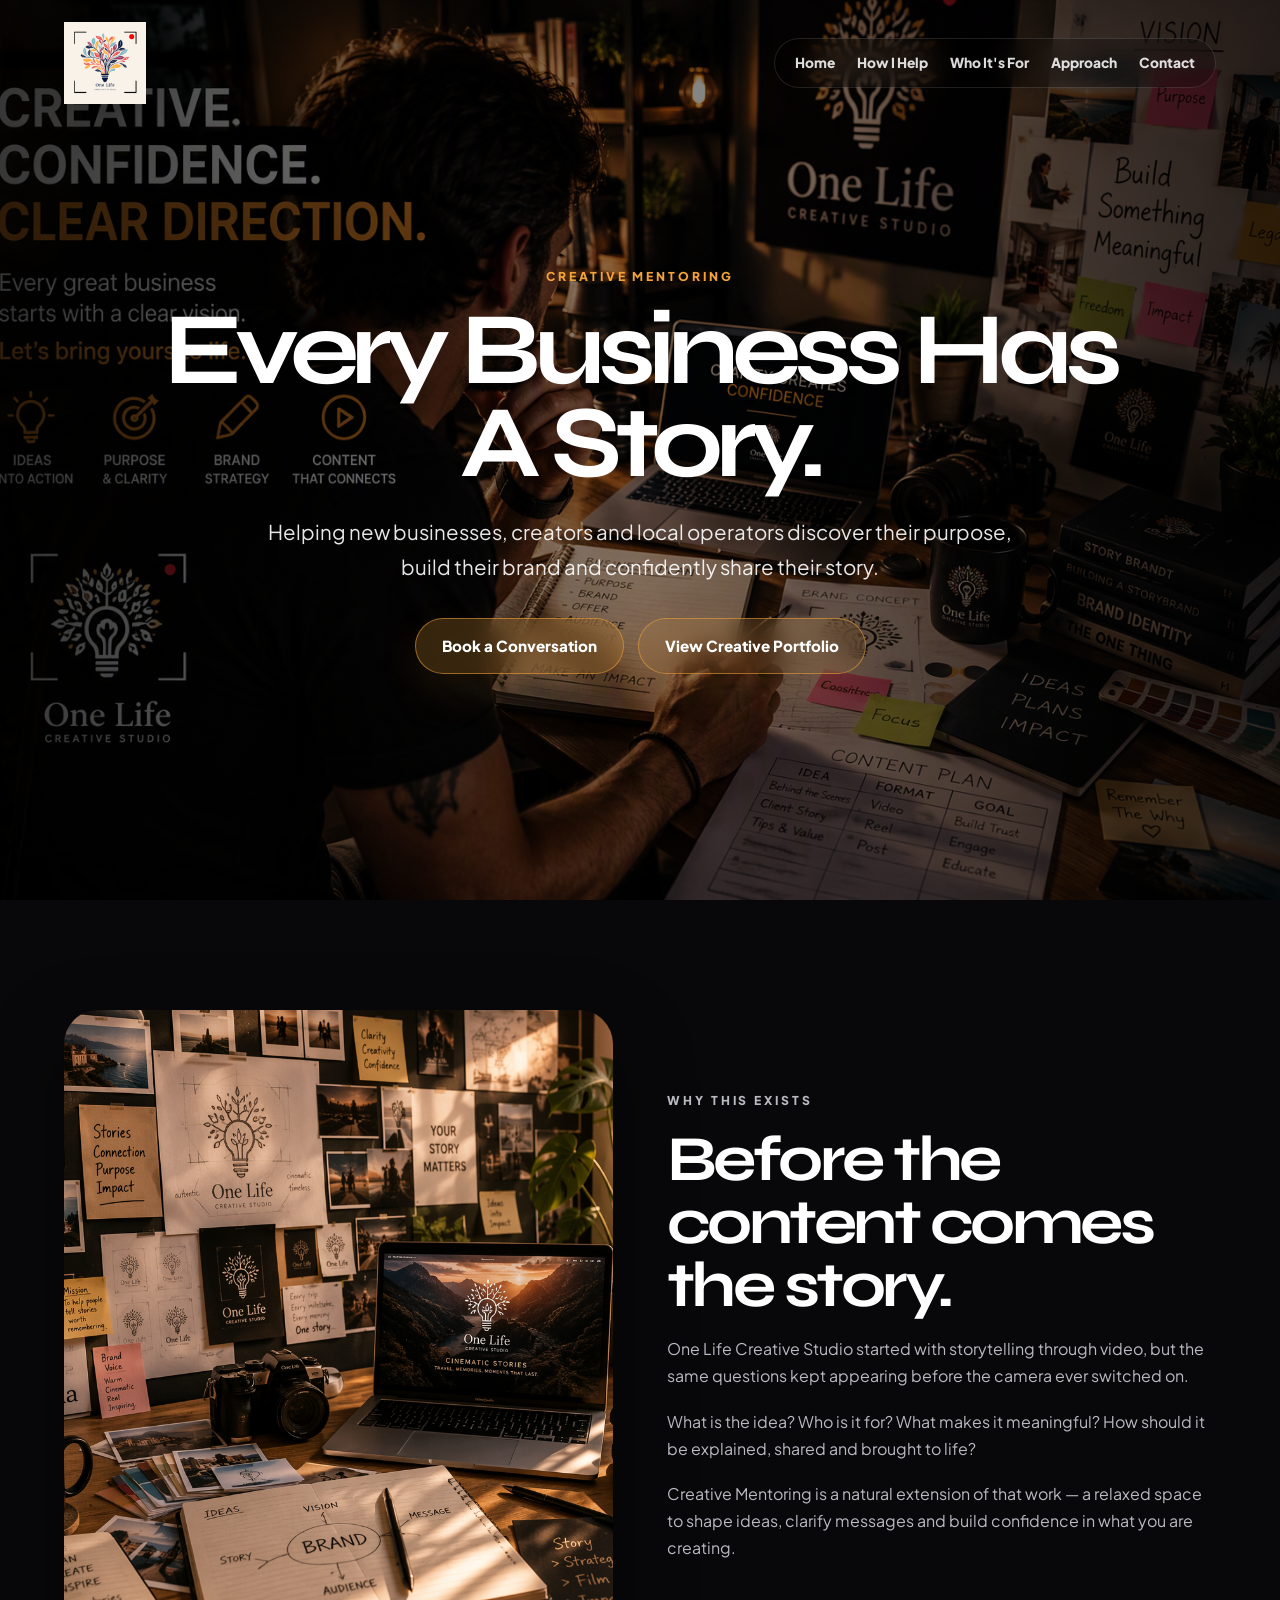
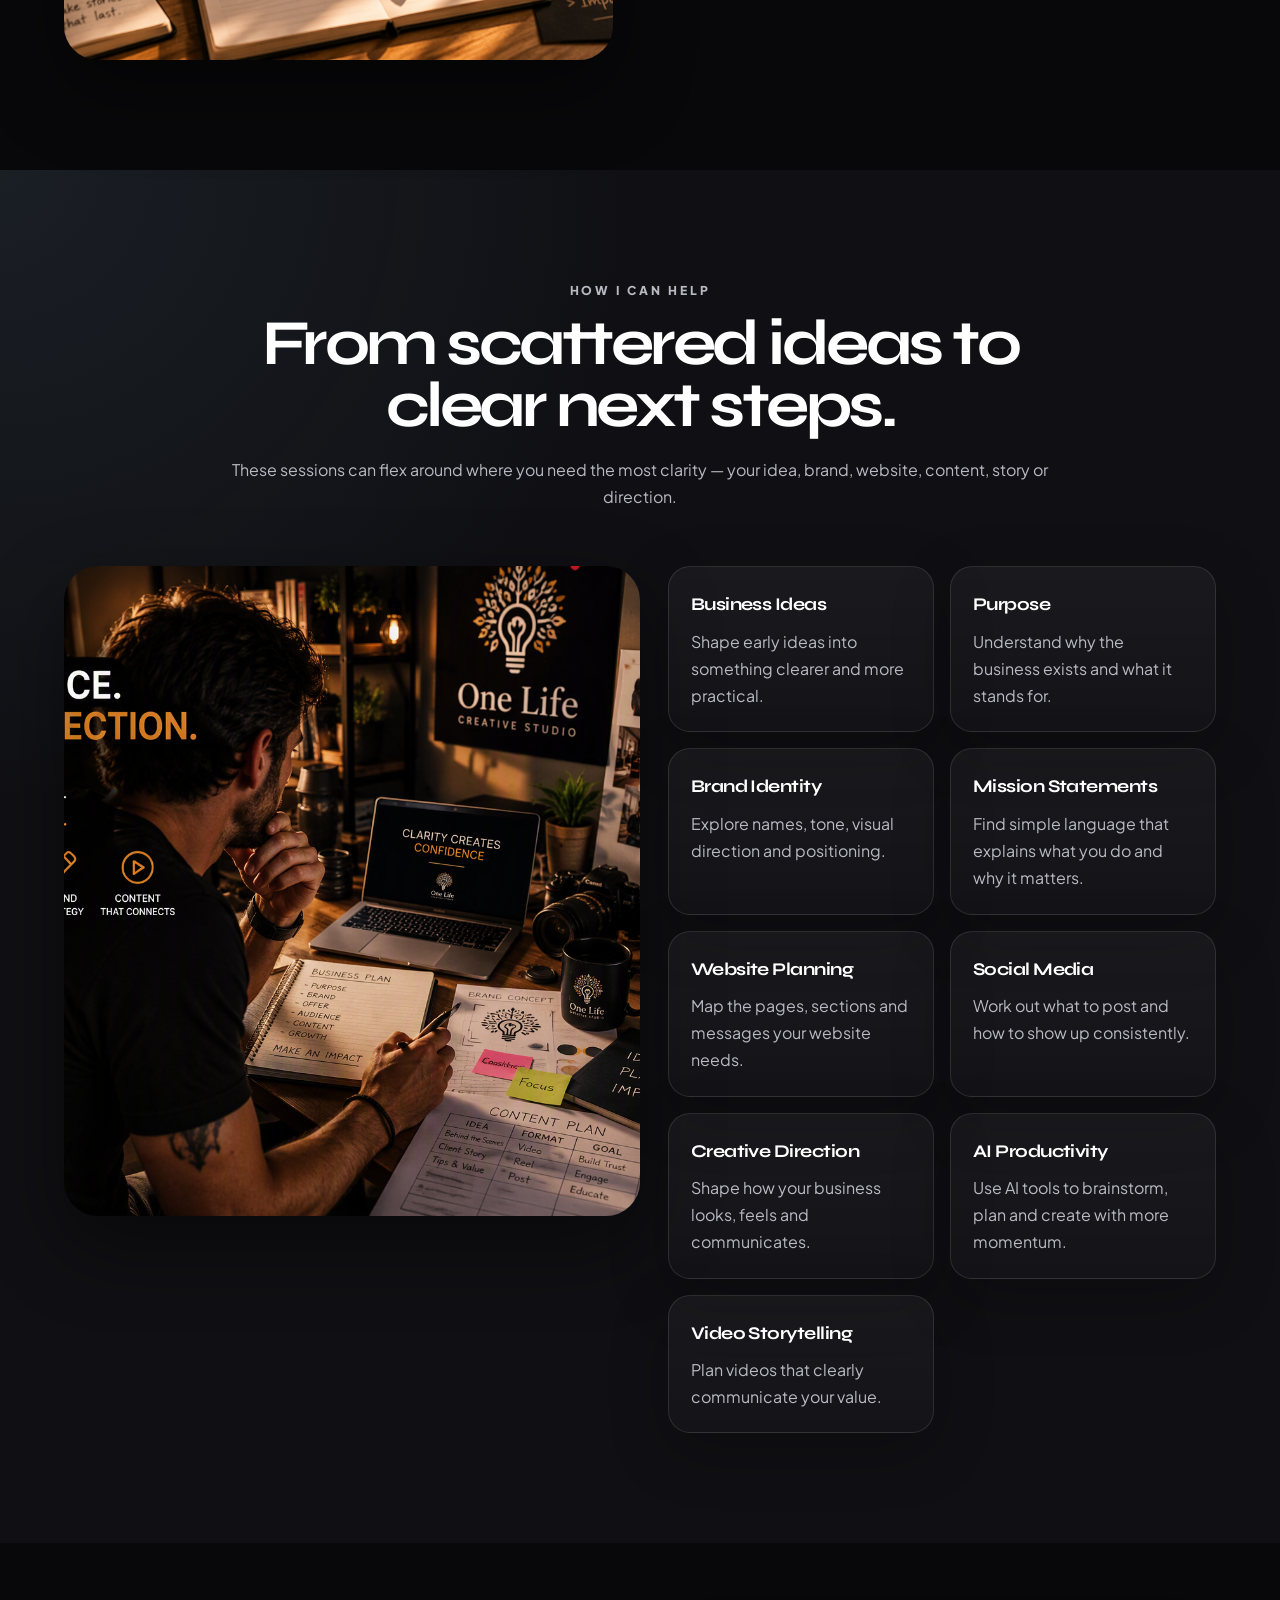
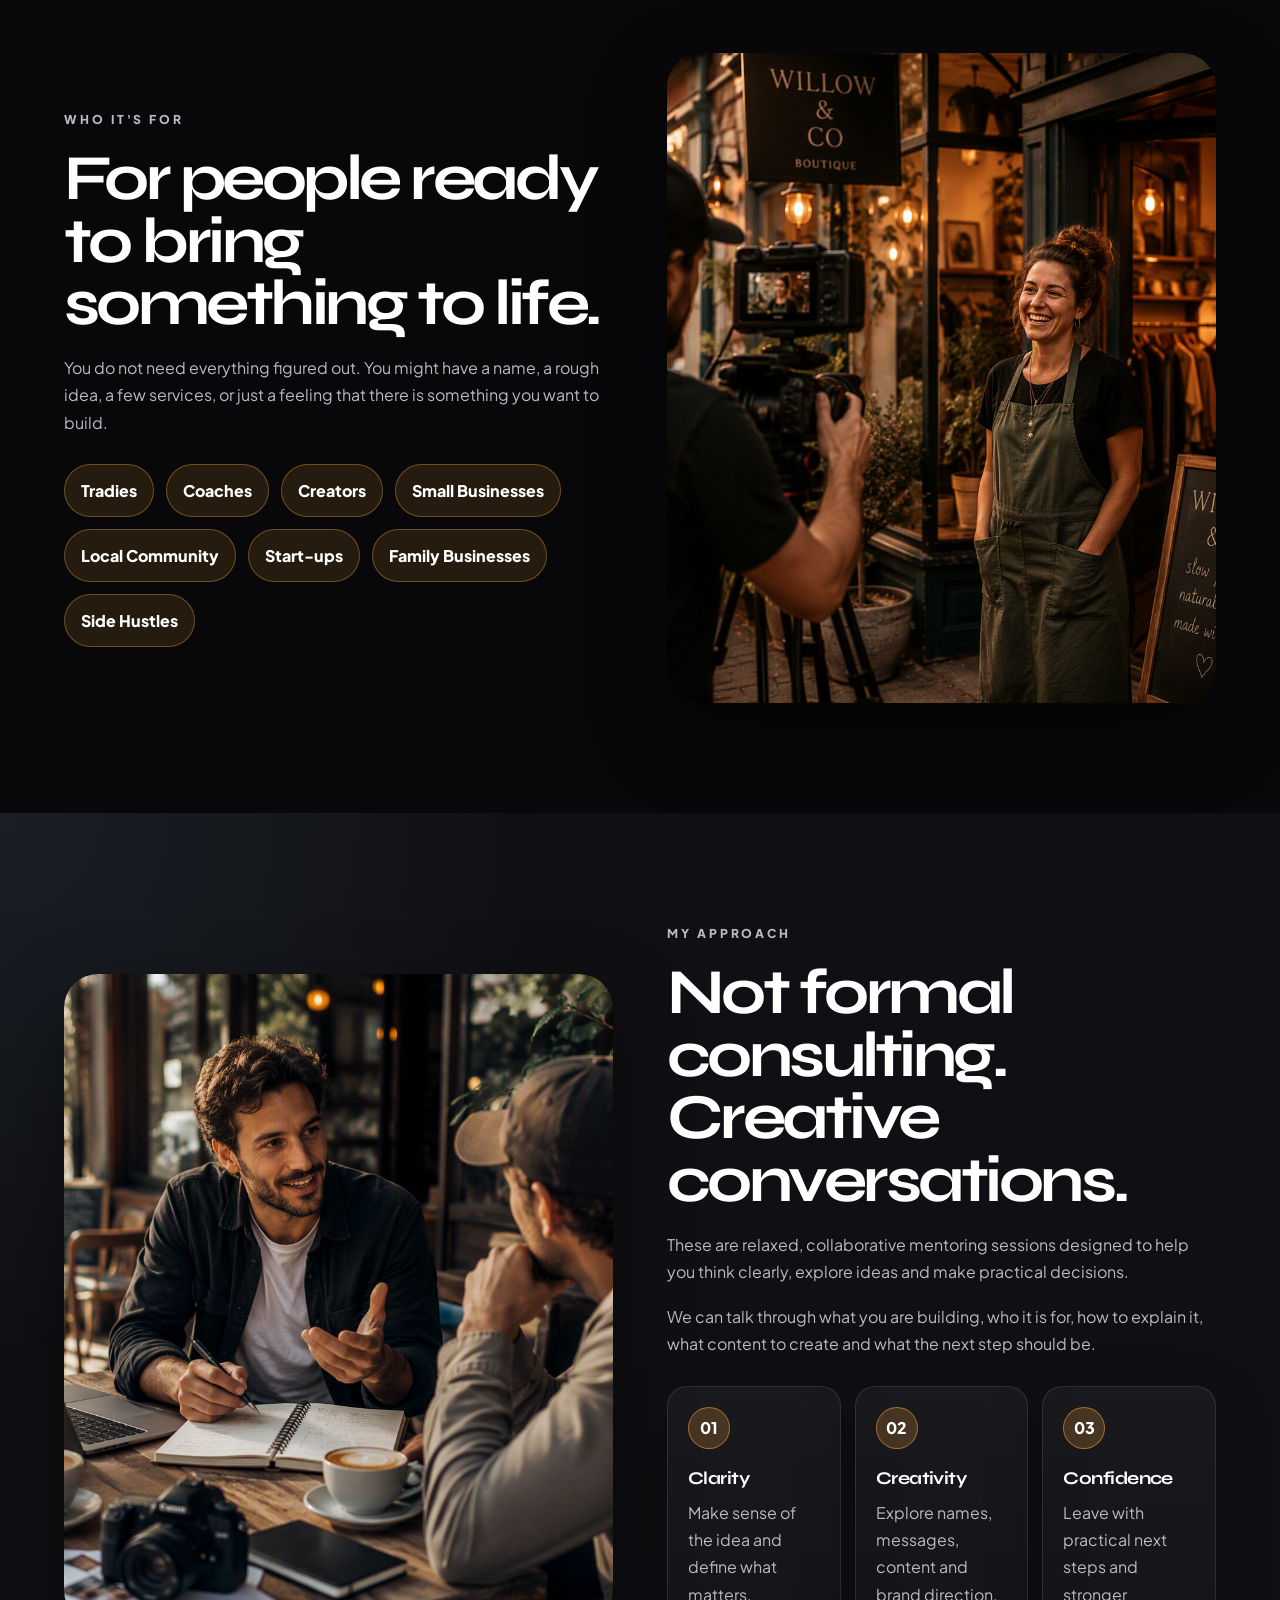
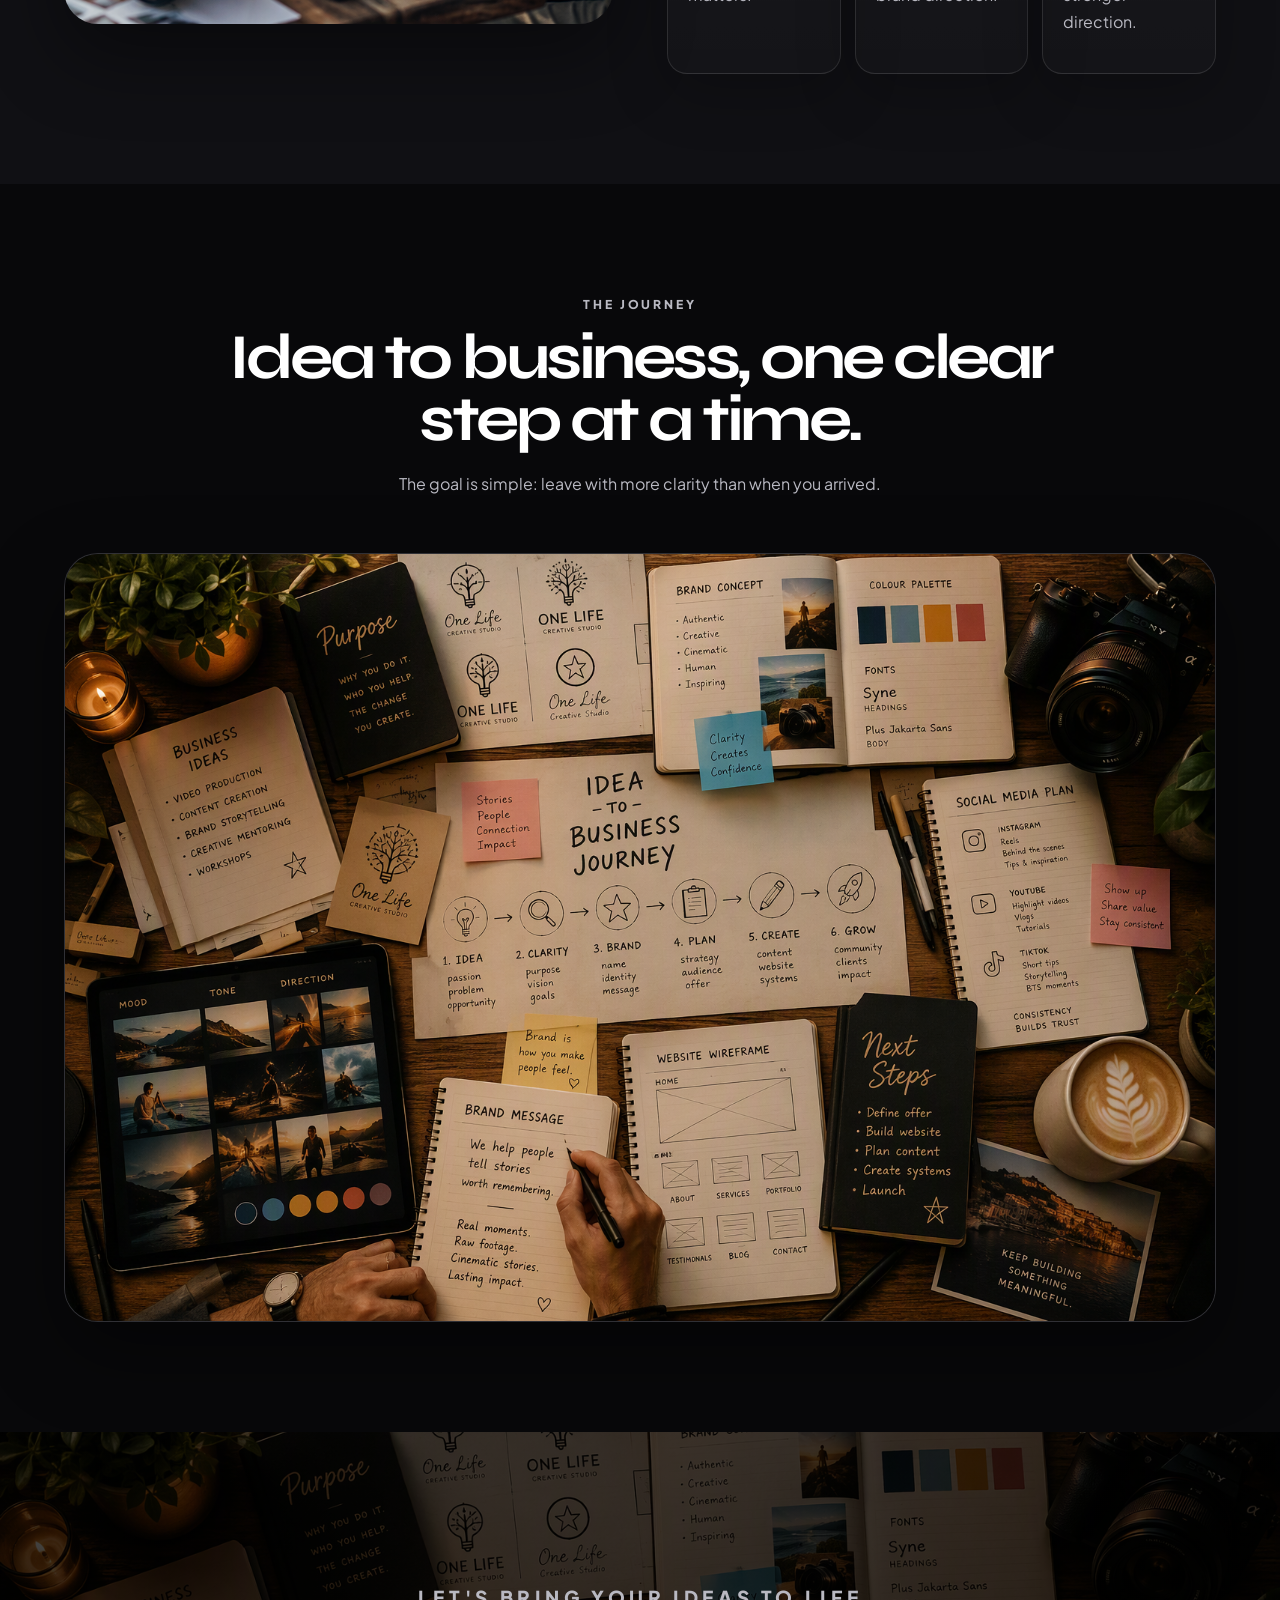
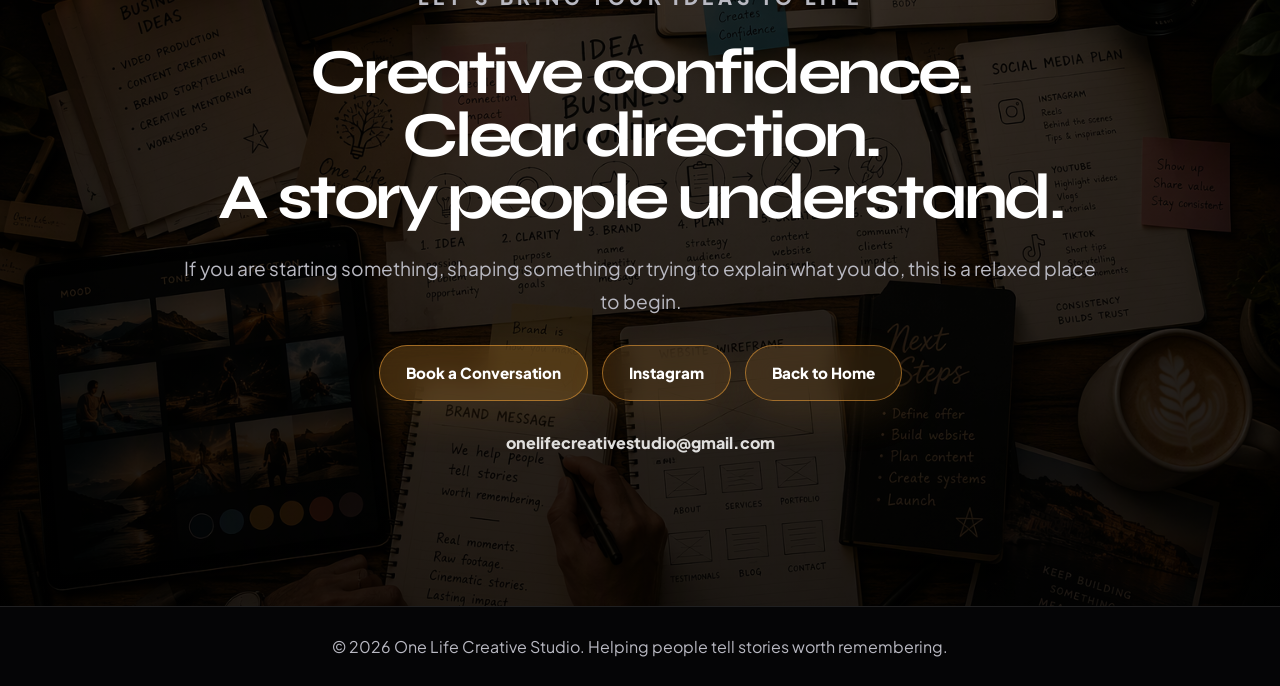
==== creative-mentoring.html @ 406d1335 "Updates and creative-mentoring added Updated the site, still needs more work and images need correct" ====
<!DOCTYPE html>
<html lang="en">
<head>
  <meta charset="UTF-8" />
  <meta name="viewport" content="width=device-width, initial-scale=1.0" />
  <meta name="theme-color" content="#08080A" />
  <meta name="description" content="Creative Mentoring by One Life Creative Studio helps new businesses, creators and local operators find clarity, build confidence and share their story." />
  <meta name="keywords" content="creative mentoring, business clarity, brand story, business ideas, brand identity, content strategy, One Life Creative Studio" />
  <meta name="author" content="One Life Creative Studio" />
  <meta property="og:title" content="Creative Mentoring | One Life Creative Studio" />
  <meta property="og:description" content="Helping new businesses discover their purpose, build their brand and confidently share their story." />
  <meta property="og:type" content="website" />
  <meta property="og:image" content="images/creative-mentoring/Creative_mentoring_hero.png" />
  <title>Creative Mentoring | One Life Creative Studio</title>
  <link rel="icon" type="image/png" href="images/Homepage_images/One_Life_Creative_studio_business_logo.png" />
  <link rel="preconnect" href="https://fonts.googleapis.com" />
  <link rel="preconnect" href="https://fonts.gstatic.com" crossorigin />
  <link href="https://fonts.googleapis.com/css2?family=Plus+Jakarta+Sans:wght@300;400;500;600;700;800&family=Syne:wght@700;800&display=swap" rel="stylesheet" />
  <link rel="stylesheet" href="style.css" />
</head>
<body class="mentoring-page">
  <a class="skip-link" href="#main">Skip to main content</a>

  <header class="hero hero-static mentoring-hero" id="top" aria-label="Creative Mentoring hero">
    <div class="hero-static-bg" aria-hidden="true"></div>
    <div class="hero-overlay hero-overlay-strong" aria-hidden="true"></div>

    <nav class="site-nav" aria-label="Primary navigation">
      <a class="nav-brand" href="index.html" aria-label="Back to One Life Creative Studio homepage">
        <img src="images/Homepage_images/One_Life_Creative_studio_business_logo.png" alt="One Life Creative Studio logo" />
      </a>
      <button class="menu-toggle" type="button" aria-label="Open menu" aria-expanded="false" aria-controls="primary-navigation">
        <span></span><span></span><span></span>
      </button>
      <div class="nav-links" id="primary-navigation">
        <a href="index.html">Home</a>
        <a href="#help">How I Help</a>
        <a href="#for">Who It's For</a>
        <a href="#approach">Approach</a>
        <a href="#contact">Contact</a>
      </div>
    </nav>

    <div class="hero-content reveal">
      <p class="eyebrow">Creative Mentoring</p>
      <h1>Every Business Has A Story.</h1>
      <p class="hero-subtitle">Helping new businesses, creators and local operators discover their purpose, build their brand and confidently share their story.</p>
      <div class="button-row">
        <a class="btn btn-primary" href="mailto:onelifecreativestudio@gmail.com?subject=Creative%20Mentoring%20Conversation">Book a Conversation</a>
        <a class="btn btn-secondary" href="index.html#work">View Creative Portfolio</a>
      </div>
    </div>
  </header>

  <main id="main">
    <section class="section" aria-labelledby="exists-title">
      <div class="container split">
        <div class="split-image reveal"><img src="images/creative-mentoring/Creative_mentoring_hero.png" alt="Creative planning desk with notebook, laptop, camera, sticky notes and warm sunrise light" loading="lazy" /></div>
        <div class="split-content reveal">
          <p class="section-kicker">Why this exists</p>
          <h2 id="exists-title">Before the content comes the story.</h2>
          <p>One Life Creative Studio started with storytelling through video, but the same questions kept appearing before the camera ever switched on.</p>
          <p>What is the idea? Who is it for? What makes it meaningful? How should it be explained, shared and brought to life?</p>
          <p>Creative Mentoring is a natural extension of that work — a relaxed space to shape ideas, clarify messages and build confidence in what you are creating.</p>
        </div>
      </div>
    </section>

    <section class="section section-alt" id="help" aria-labelledby="help-title">
      <div class="container">
        <div class="section-heading reveal"><p class="section-kicker">How I can help</p><h2 id="help-title">From scattered ideas to clear next steps.</h2><p>These sessions can flex around where you need the most clarity — your idea, brand, website, content, story or direction.</p></div>
        <div class="help-layout">
          <div class="help-image reveal"><img src="images/creative-mentoring/How_I_Can_Help.png" alt="Creative mentoring workspace with planning notes, brand sketches and content ideas" loading="lazy" /></div>
          <div class="help-card-grid">
            <article class="mini-card reveal"><h3>Business Ideas</h3><p>Shape early ideas into something clearer and more practical.</p></article>
            <article class="mini-card reveal"><h3>Purpose</h3><p>Understand why the business exists and what it stands for.</p></article>
            <article class="mini-card reveal"><h3>Brand Identity</h3><p>Explore names, tone, visual direction and positioning.</p></article>
            <article class="mini-card reveal"><h3>Mission Statements</h3><p>Find simple language that explains what you do and why it matters.</p></article>
            <article class="mini-card reveal"><h3>Website Planning</h3><p>Map the pages, sections and messages your website needs.</p></article>
            <article class="mini-card reveal"><h3>Social Media</h3><p>Work out what to post and how to show up consistently.</p></article>
            <article class="mini-card reveal"><h3>Creative Direction</h3><p>Shape how your business looks, feels and communicates.</p></article>
            <article class="mini-card reveal"><h3>AI Productivity</h3><p>Use AI tools to brainstorm, plan and create with more momentum.</p></article>
            <article class="mini-card reveal"><h3>Video Storytelling</h3><p>Plan videos that clearly communicate your value.</p></article>
          </div>
        </div>
      </div>
    </section>

    <section class="section" id="for" aria-labelledby="for-title">
      <div class="container split split-reverse">
        <div class="split-content reveal">
          <p class="section-kicker">Who it's for</p>
          <h2 id="for-title">For people ready to bring something to life.</h2>
          <p>You do not need everything figured out. You might have a name, a rough idea, a few services, or just a feeling that there is something you want to build.</p>
          <div class="tag-cloud" aria-label="People Creative Mentoring can support">
            <span>Tradies</span><span>Coaches</span><span>Creators</span><span>Small Businesses</span><span>Local Community</span><span>Start-ups</span><span>Family Businesses</span><span>Side Hustles</span>
          </div>
        </div>
        <div class="split-image reveal"><img src="images/creative-mentoring/coffe_shop_photooutside.png" alt="Camera filming a local boutique business owner outside a shopfront" loading="lazy" /></div>
      </div>
    </section>

    <section class="section section-alt" id="approach" aria-labelledby="approach-title">
      <div class="container split">
        <div class="split-image reveal"><img src="images/creative-mentoring/Cafe_conversation.png" alt="Relaxed outdoor cafe conversation with coffee, notebook, laptop and camera" loading="lazy" /></div>
        <div class="split-content reveal">
          <p class="section-kicker">My approach</p>
          <h2 id="approach-title">Not formal consulting. Creative conversations.</h2>
          <p>These are relaxed, collaborative mentoring sessions designed to help you think clearly, explore ideas and make practical decisions.</p>
          <p>We can talk through what you are building, who it is for, how to explain it, what content to create and what the next step should be.</p>
          <div class="pillar-grid">
            <article><span>01</span><h3>Clarity</h3><p>Make sense of the idea and define what matters.</p></article>
            <article><span>02</span><h3>Creativity</h3><p>Explore names, messages, content and brand direction.</p></article>
            <article><span>03</span><h3>Confidence</h3><p>Leave with practical next steps and stronger direction.</p></article>
          </div>
        </div>
      </div>
    </section>

    <section class="section" aria-labelledby="journey-title">
      <div class="container">
        <div class="section-heading reveal"><p class="section-kicker">The journey</p><h2 id="journey-title">Idea to business, one clear step at a time.</h2><p>The goal is simple: leave with more clarity than when you arrived.</p></div>
        <div class="feature-image-card reveal"><img src="images/creative-mentoring/Idea_Journey.png" alt="Idea to business journey planning board with brand, content, website and launch notes" loading="lazy" /></div>
      </div>
    </section>

    <section class="final-cta mentoring-final" id="contact" aria-labelledby="contact-title">
      <div class="final-content reveal">
        <p class="section-kicker">Let's bring your ideas to life</p>
        <h2 id="contact-title">Creative confidence.<br />Clear direction.<br />A story people understand.</h2>
        <p>If you are starting something, shaping something or trying to explain what you do, this is a relaxed place to begin.</p>
        <div class="button-row">
          <a class="btn btn-primary" href="mailto:onelifecreativestudio@gmail.com?subject=Creative%20Mentoring%20Conversation">Book a Conversation</a>
          <a class="btn btn-secondary" href="https://www.instagram.com/onelifecreativestudio/" target="_blank" rel="noopener noreferrer">Instagram</a>
          <a class="btn btn-secondary" href="index.html">Back to Home</a>
        </div>
        <a class="email-link" href="mailto:onelifecreativestudio@gmail.com">onelifecreativestudio@gmail.com</a>
      </div>
    </section>
  </main>

  <footer class="footer-note"><p>© <span id="year"></span> One Life Creative Studio. Helping people tell stories worth remembering.</p></footer>
  <script src="script.js"></script>
</body>
</html>
---- style.css ----
:root {
  --orange: #F2A33A;
  --orange-soft: rgba(242, 163, 58, 0.16);
  --coral: #E66F61;
  --sky: #8CCFE9;
  --navy: #12254A;
  --dark: #08080A;
  --dark-2: #101014;
  --card: #17171C;
  --text: #FFFFFF;
  --muted: #B9B9C2;
  --border: rgba(255,255,255,0.11);
  --shadow: 0 30px 80px rgba(0,0,0,0.45);
  --button-bg: rgba(242, 163, 58, 0.14);
  --button-border: rgba(242, 163, 58, 0.55);
}
*{box-sizing:border-box;margin:0;padding:0}html{scroll-behavior:smooth}body{font-family:"Plus Jakarta Sans",system-ui,-apple-system,BlinkMacSystemFont,"Segoe UI",sans-serif;background:var(--dark);color:var(--text);line-height:1.7;overflow-x:hidden}body.menu-open{overflow:hidden}img,video{max-width:100%;display:block}a{color:inherit;text-decoration:none}button,a{-webkit-tap-highlight-color:transparent}.skip-link{position:fixed;top:12px;left:12px;z-index:999;transform:translateY(-160%);background:#fff;color:#000;padding:10px 14px;border-radius:999px;font-weight:800}.skip-link:focus{transform:translateY(0)}.container{width:min(1180px,90%);margin:0 auto}.hero{position:relative;min-height:100vh;overflow:hidden;display:flex;align-items:center;justify-content:center;text-align:center;background:#000}.hero-video,.hero-static-bg{position:absolute;inset:0;width:100%;height:100%;object-fit:cover;object-position:center;z-index:0}.hero-static-bg{background:center/cover no-repeat}.mentoring-hero .hero-static-bg{background-image:url("images/creative-mentoring/How_I_Can_Help.png")}.hero-overlay{position:absolute;inset:0;background:radial-gradient(circle at 50% 35%,rgba(242,163,58,.14),transparent 34%),linear-gradient(rgba(0,0,0,.36),rgba(0,0,0,.84));z-index:1}.hero-overlay-strong{background:linear-gradient(90deg,rgba(0,0,0,.78),rgba(0,0,0,.42),rgba(0,0,0,.78))}.site-nav{position:absolute;top:0;left:0;z-index:5;width:100%;padding:22px 5%;display:flex;align-items:center;justify-content:space-between}.nav-brand img{width:82px;height:82px;object-fit:contain;filter:drop-shadow(0 14px 28px rgba(0,0,0,.45))}.nav-links{display:flex;align-items:center;gap:22px;background:rgba(0,0,0,.24);border:1px solid rgba(255,255,255,.12);backdrop-filter:blur(14px);padding:12px 20px;border-radius:999px}.nav-links a{font-size:.86rem;font-weight:800;color:rgba(255,255,255,.86);transition:color .25s ease}.nav-links a:hover,.nav-links a:focus-visible{color:var(--orange)}.menu-toggle{display:none;width:48px;height:48px;border-radius:50%;border:1px solid rgba(255,255,255,.18);background:rgba(0,0,0,.28);backdrop-filter:blur(10px);cursor:pointer;align-items:center;justify-content:center;flex-direction:column;gap:5px}.menu-toggle span{width:20px;height:2px;background:#fff;border-radius:999px;transition:transform .25s ease,opacity .25s ease}.menu-toggle[aria-expanded="true"] span:nth-child(1){transform:translateY(7px) rotate(45deg)}.menu-toggle[aria-expanded="true"] span:nth-child(2){opacity:0}.menu-toggle[aria-expanded="true"] span:nth-child(3){transform:translateY(-7px) rotate(-45deg)}.hero-content{position:relative;z-index:2;width:min(990px,90%);padding:130px 0 90px}.eyebrow,.section-kicker,.card-tag{text-transform:uppercase;letter-spacing:.24em;font-size:.76rem;font-weight:900;color:var(--orange)}.hero h1{font-family:"Syne",sans-serif;font-size:clamp(3.2rem,8vw,7rem);line-height:.9;letter-spacing:-.07em;max-width:1000px;margin:18px auto 26px}.hero-subtitle{max-width:790px;margin:0 auto 34px;color:rgba(255,255,255,.9);font-size:clamp(1.05rem,2vw,1.28rem)}.button-row{display:flex;flex-wrap:wrap;justify-content:center;gap:14px}.button-row-left{justify-content:flex-start}.btn{display:inline-flex;align-items:center;justify-content:center;min-height:48px;padding:14px 26px;border-radius:999px;font-weight:900;font-size:.95rem;transition:transform .25s ease,background .25s ease,border-color .25s ease,box-shadow .25s ease}.btn:hover,.btn:focus-visible{transform:translateY(-3px)}.btn-primary,.btn-secondary{color:#fff;border:1px solid var(--button-border);background:var(--button-bg);backdrop-filter:blur(12px);box-shadow:0 16px 40px rgba(242,163,58,.10)}.btn-primary{background:rgba(242,163,58,.22)}.btn-secondary:hover,.btn-primary:hover{background:rgba(242,163,58,.28);border-color:rgba(242,163,58,.8)}.scroll-cue{position:absolute;bottom:34px;left:50%;transform:translateX(-50%);z-index:4;width:32px;height:52px;border:1px solid rgba(255,255,255,.34);border-radius:999px;display:flex;justify-content:center;padding-top:10px}.scroll-cue span{width:5px;height:9px;border-radius:999px;background:#fff;animation:scrollPulse 1.5s infinite}@keyframes scrollPulse{0%{opacity:0;transform:translateY(0)}40%{opacity:1}100%{opacity:0;transform:translateY(18px)}}.feature-image-section{padding:38px 0 20px;background:var(--dark)}.feature-image-card{border-radius:34px;overflow:hidden;border:1px solid var(--border);box-shadow:var(--shadow);background:var(--card)}.feature-image-card img{width:100%;height:auto;object-fit:cover}.section{padding:110px 0;background:var(--dark)}.section-alt{background:radial-gradient(circle at top left,rgba(140,207,233,.08),transparent 34%),var(--dark-2)}.section-heading{max-width:850px;margin:0 auto 56px;text-align:center}.section-heading h2,.split-content h2,.final-content h2{font-family:"Syne",sans-serif;font-size:clamp(2.3rem,5vw,4.4rem);line-height:.98;letter-spacing:-.055em;margin:12px 0 18px}.section-heading p,.split-content p,.process-card p,.service-content p,.video-info p,.final-content p,.footer-note p,.mini-card p,.pillar-grid p{color:var(--muted)}.service-grid{display:grid;grid-template-columns:repeat(4,1fr);gap:22px}.service-card,.process-card,.video-card,.mini-card,.pillar-grid article{background:linear-gradient(180deg,rgba(255,255,255,.045),rgba(255,255,255,.018));border:1px solid var(--border);box-shadow:0 18px 60px rgba(0,0,0,.24)}.service-card{border-radius:28px;overflow:hidden;transition:transform .28s ease,border-color .28s ease}.service-card:hover{transform:translateY(-8px);border-color:rgba(242,163,58,.38)}.service-card img{width:100%;height:250px;object-fit:cover}.service-content{padding:24px}.service-content h3,.process-card h3,.video-info h3,.mini-card h3,.pillar-grid h3{font-family:"Syne",sans-serif;letter-spacing:-.03em}.service-content h3{font-size:1.35rem;margin:8px 0 10px}.split{display:grid;grid-template-columns:1fr 1fr;gap:54px;align-items:center}.split-reverse .split-content{order:1}.split-reverse .split-image{order:2}.split-image img{width:100%;height:650px;object-fit:cover;border-radius:34px;box-shadow:var(--shadow)}.split-content{max-width:580px}.split-content p{margin-bottom:18px}.mini-list{margin-top:34px;display:grid;gap:14px}.mini-list div{display:grid;grid-template-columns:48px 1fr;gap:16px;align-items:start;padding:18px;border-radius:18px;background:rgba(255,255,255,.045);border:1px solid var(--border)}.mini-list span,.process-card span,.pillar-grid span{border-radius:50%;background:rgba(242,163,58,.20);border:1px solid rgba(242,163,58,.55);color:#fff;display:flex;align-items:center;justify-content:center;font-weight:900}.mini-list span{width:42px;height:42px}.gallery-grid{display:grid;grid-template-columns:repeat(4,1fr);grid-auto-rows:260px;gap:18px}.gallery-item{overflow:hidden;border-radius:28px;border:1px solid var(--border);box-shadow:0 18px 55px rgba(0,0,0,.24)}.gallery-item img{width:100%;height:100%;object-fit:cover;transition:transform .35s ease}.gallery-item:hover img{transform:scale(1.06)}.gallery-large{grid-column:span 2;grid-row:span 2}.gallery-wide{grid-column:span 2}.process-grid{display:grid;grid-template-columns:repeat(4,1fr);gap:22px}.process-card{padding:30px;border-radius:26px;min-height:250px}.process-card span{width:54px;height:54px;margin-bottom:24px}.process-card h3{font-size:1.34rem;margin-bottom:10px}.video-grid{display:grid;grid-template-columns:repeat(3,1fr);gap:24px}.video-card{overflow:hidden;border-radius:28px}.video-frame{position:relative;height:0;padding-bottom:56.25%;background:#000}.video-frame iframe{position:absolute;inset:0;width:100%;height:100%;border:0}.video-info{padding:24px}.video-info h3{font-size:1.3rem;margin-top:8px}.mentoring-teaser .split-image img{height:520px}.final-cta{position:relative;min-height:86vh;background:linear-gradient(rgba(0,0,0,.72),rgba(0,0,0,.84)),url("images/Homepage_images/Europe_boats_night.png") center/cover no-repeat;display:flex;align-items:center;justify-content:center;text-align:center;padding:100px 20px}.mentoring-final{background:linear-gradient(rgba(0,0,0,.72),rgba(0,0,0,.84)),url("images/creative-mentoring/Idea_Journey.png") center/cover no-repeat}.final-content{position:relative;z-index:2;width:min(930px,92%)}.final-content h2{margin-bottom:22px}.final-content p{font-size:1.2rem;margin-bottom:28px}.email-link{display:inline-block;margin-top:28px;color:rgba(255,255,255,.86);font-weight:800;transition:color .25s ease}.email-link:hover,.email-link:focus-visible{color:var(--orange)}.footer-note{padding:26px 5%;text-align:center;background:#050506;border-top:1px solid var(--border)}.reveal{opacity:0;transform:translateY(18px);transition:opacity .7s ease,transform .7s ease}.reveal.is-visible{opacity:1;transform:translateY(0)}.help-layout{display:grid;grid-template-columns:1.05fr 1fr;gap:28px;align-items:start}.help-image img{height:100%;min-height:650px;width:100%;object-fit:cover;border-radius:34px;box-shadow:var(--shadow)}.help-card-grid{display:grid;grid-template-columns:repeat(2,1fr);gap:16px}.mini-card{padding:22px;border-radius:22px}.mini-card h3{font-size:1.12rem;margin-bottom:8px}.tag-cloud{display:flex;flex-wrap:wrap;gap:12px;margin-top:28px}.tag-cloud span{padding:12px 16px;border-radius:999px;background:rgba(242,163,58,.12);border:1px solid rgba(242,163,58,.38);font-weight:800;color:#fff}.pillar-grid{display:grid;grid-template-columns:repeat(3,1fr);gap:14px;margin-top:28px}.pillar-grid article{border-radius:20px;padding:20px}.pillar-grid span{width:42px;height:42px;margin-bottom:14px}.pillar-grid h3{font-size:1.12rem;margin-bottom:6px}@media (prefers-reduced-motion:reduce){html{scroll-behavior:auto}*,*::before,*::after{animation-duration:.001ms!important;animation-iteration-count:1!important;scroll-behavior:auto!important;transition-duration:.001ms!important}.hero-video{display:none}.reveal{opacity:1;transform:none}}@media (max-width:1100px){.service-grid,.process-grid{grid-template-columns:repeat(2,1fr)}.video-grid{grid-template-columns:1fr}.gallery-grid{grid-template-columns:repeat(2,1fr)}.gallery-large,.gallery-wide{grid-column:span 1;grid-row:span 1}.help-layout{grid-template-columns:1fr}.help-image img{min-height:460px}.pillar-grid{grid-template-columns:1fr}}@media (max-width:820px){.site-nav{padding:18px 5%}.menu-toggle{display:flex;z-index:8}.nav-links{position:fixed;inset:0;z-index:7;border-radius:0;border:0;background:rgba(5,5,6,.94);backdrop-filter:blur(18px);flex-direction:column;justify-content:center;gap:26px;transform:translateX(100%);transition:transform .28s ease}.nav-links.is-open{transform:translateX(0)}.nav-links a{font-size:1.3rem}.nav-brand img{width:70px;height:70px}.hero-content{padding:112px 0 75px}.hero h1{font-size:clamp(3rem,15vw,4.5rem)}.hero-subtitle{font-size:1rem}.section{padding:78px 0}.split,.help-layout{grid-template-columns:1fr}.split-reverse .split-content,.split-reverse .split-image{order:initial}.split-image img{height:460px}.split-content{max-width:100%}.service-grid,.process-grid,.gallery-grid,.help-card-grid{grid-template-columns:1fr}.gallery-grid{grid-auto-rows:auto}.gallery-item img{height:360px}.button-row{flex-direction:column;align-items:stretch}.button-row-left{align-items:stretch}.btn{width:100%}}@media (max-width:520px){.hero{min-height:92vh}.hero h1{letter-spacing:-.06em}.eyebrow,.section-kicker,.card-tag{letter-spacing:.18em}.section-heading h2,.split-content h2,.final-content h2{font-size:2.35rem}.service-card img{height:220px}.split-image img,.gallery-item img,.help-image img{height:320px;min-height:320px}.feature-image-section{padding:24px 0 0}.final-content p{font-size:1.05rem}}
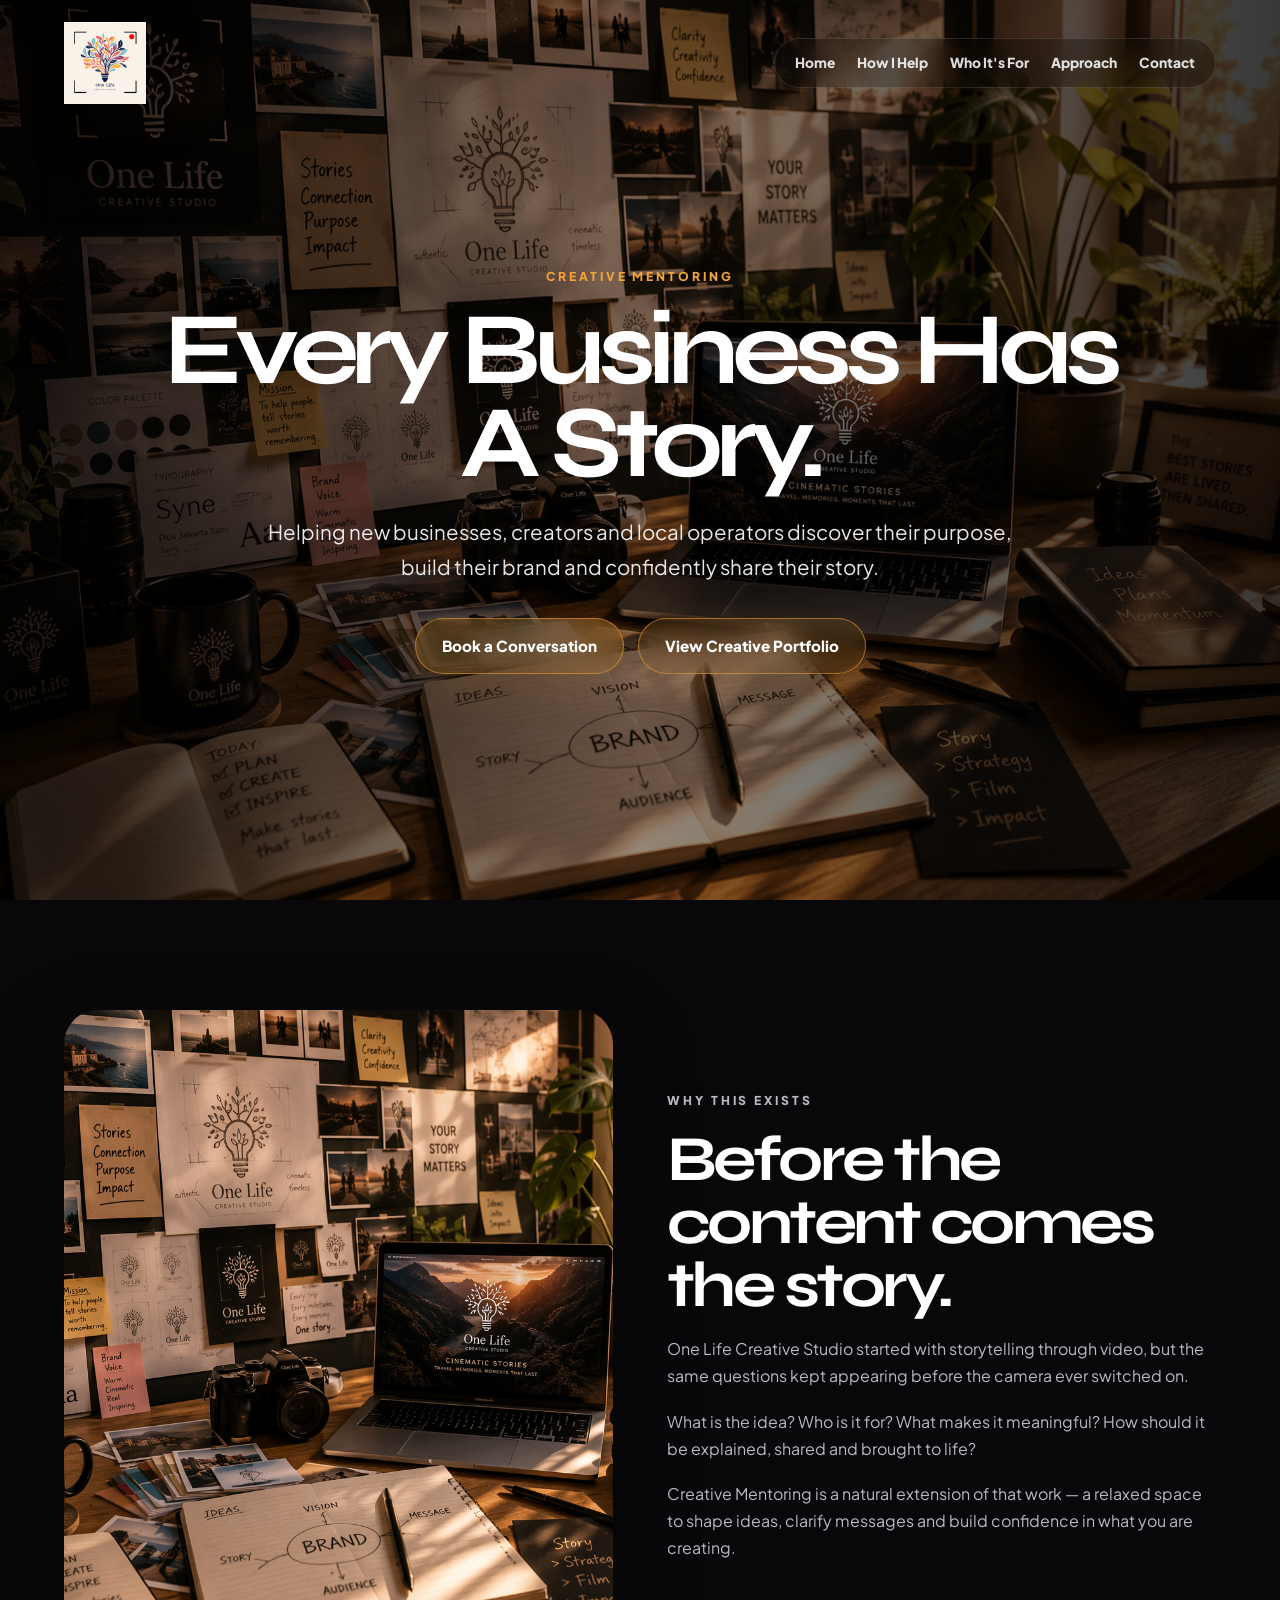
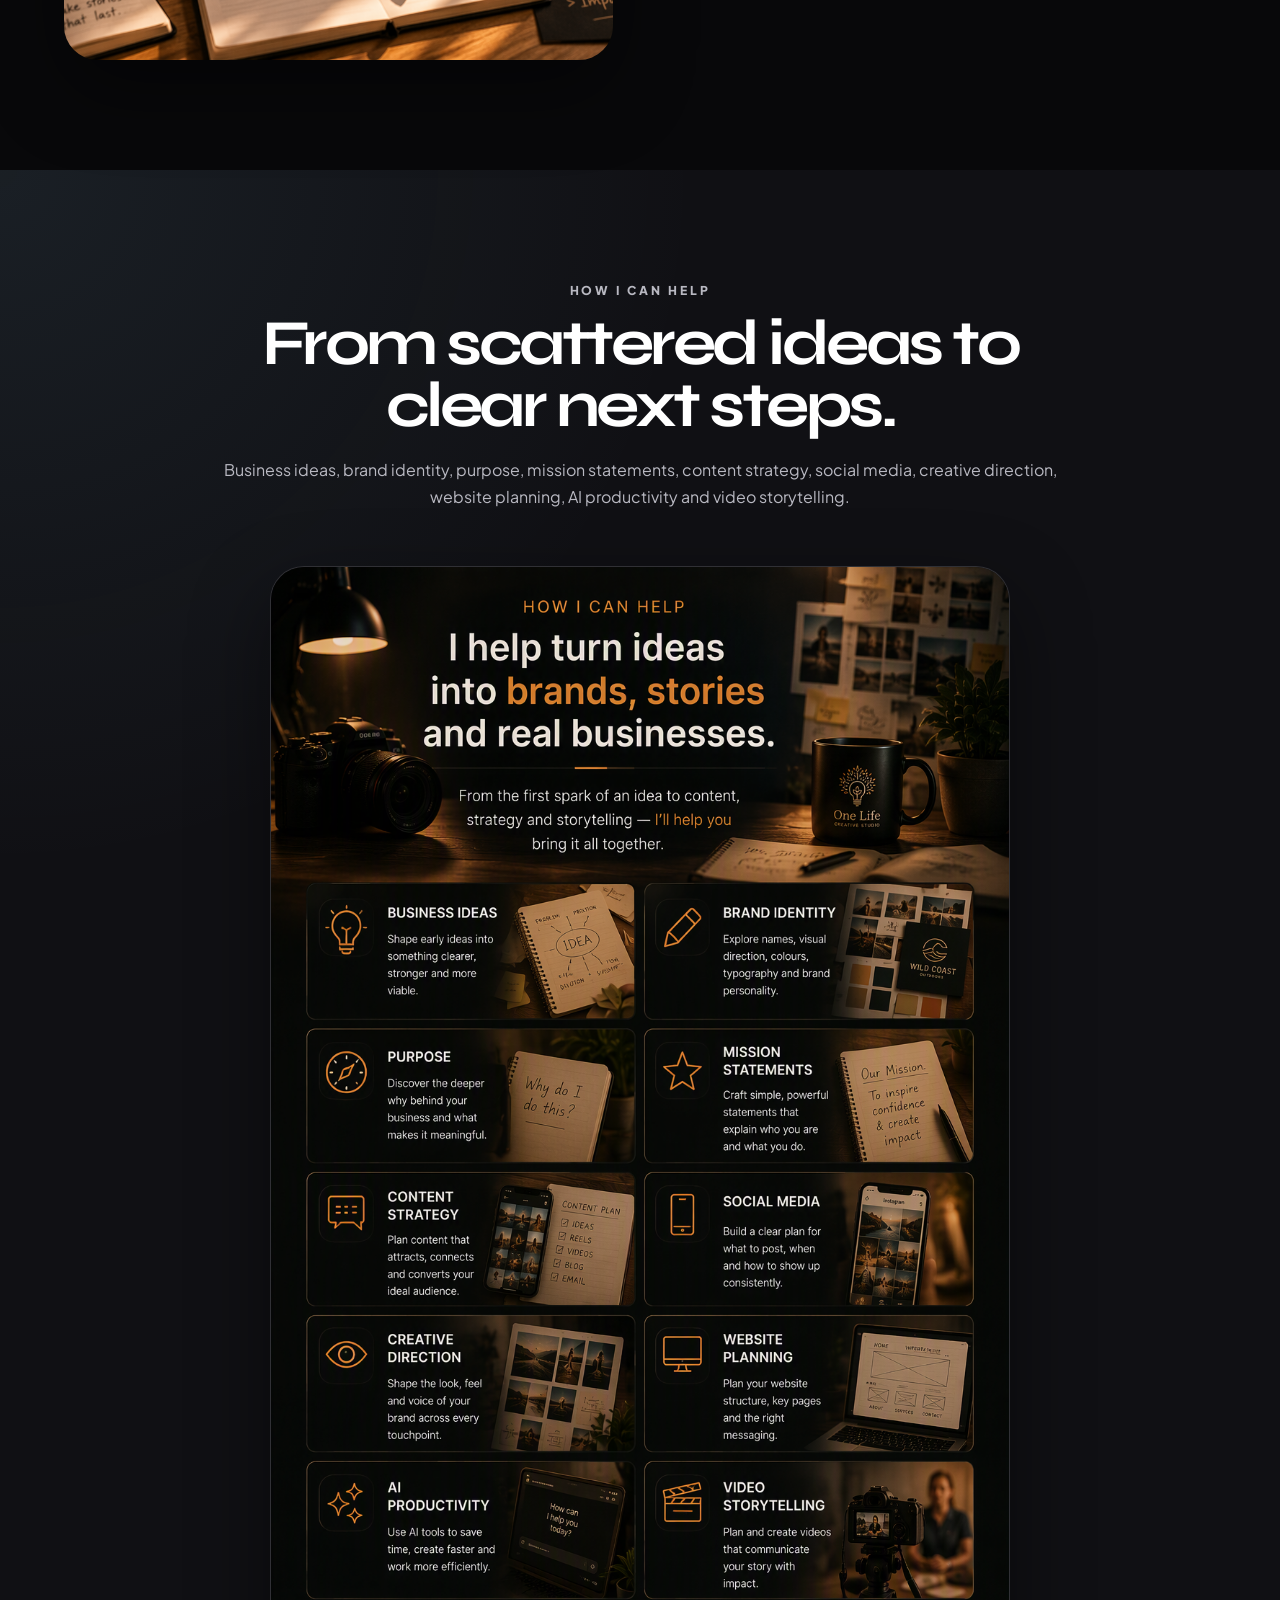
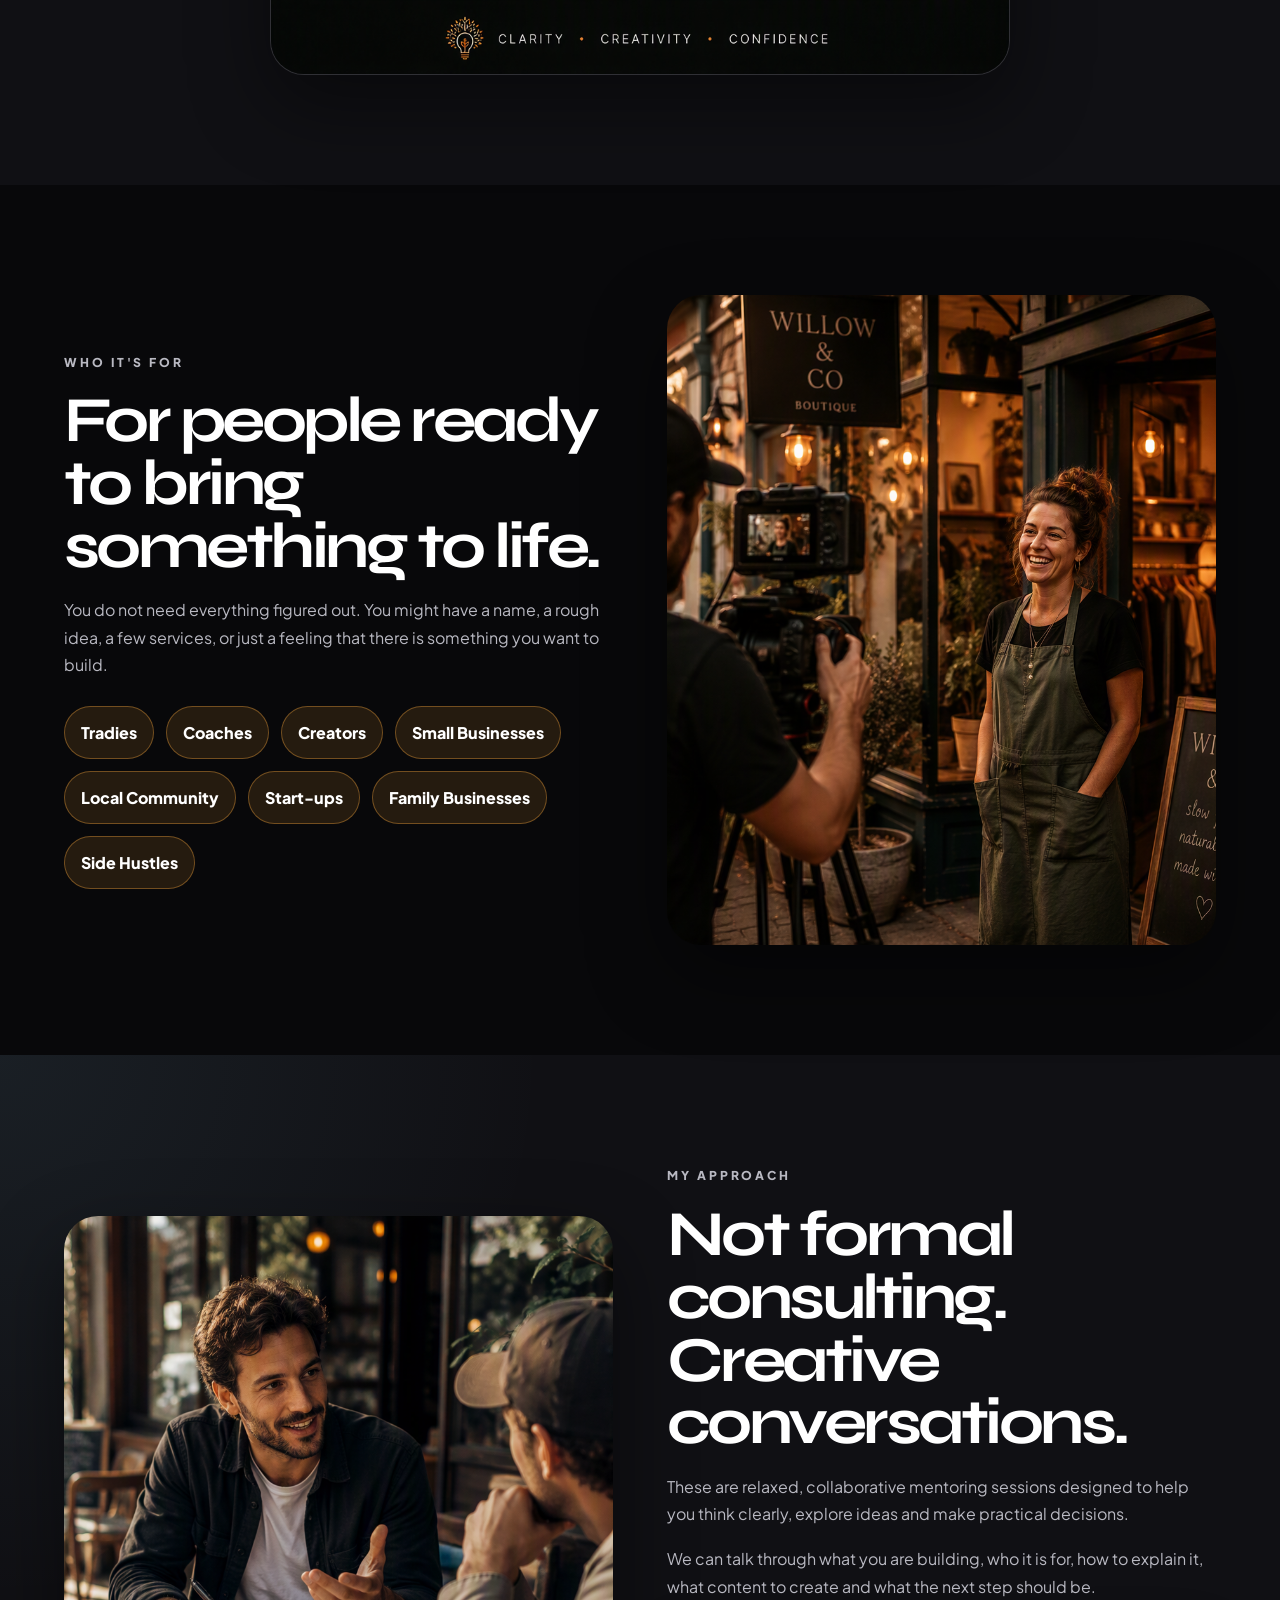
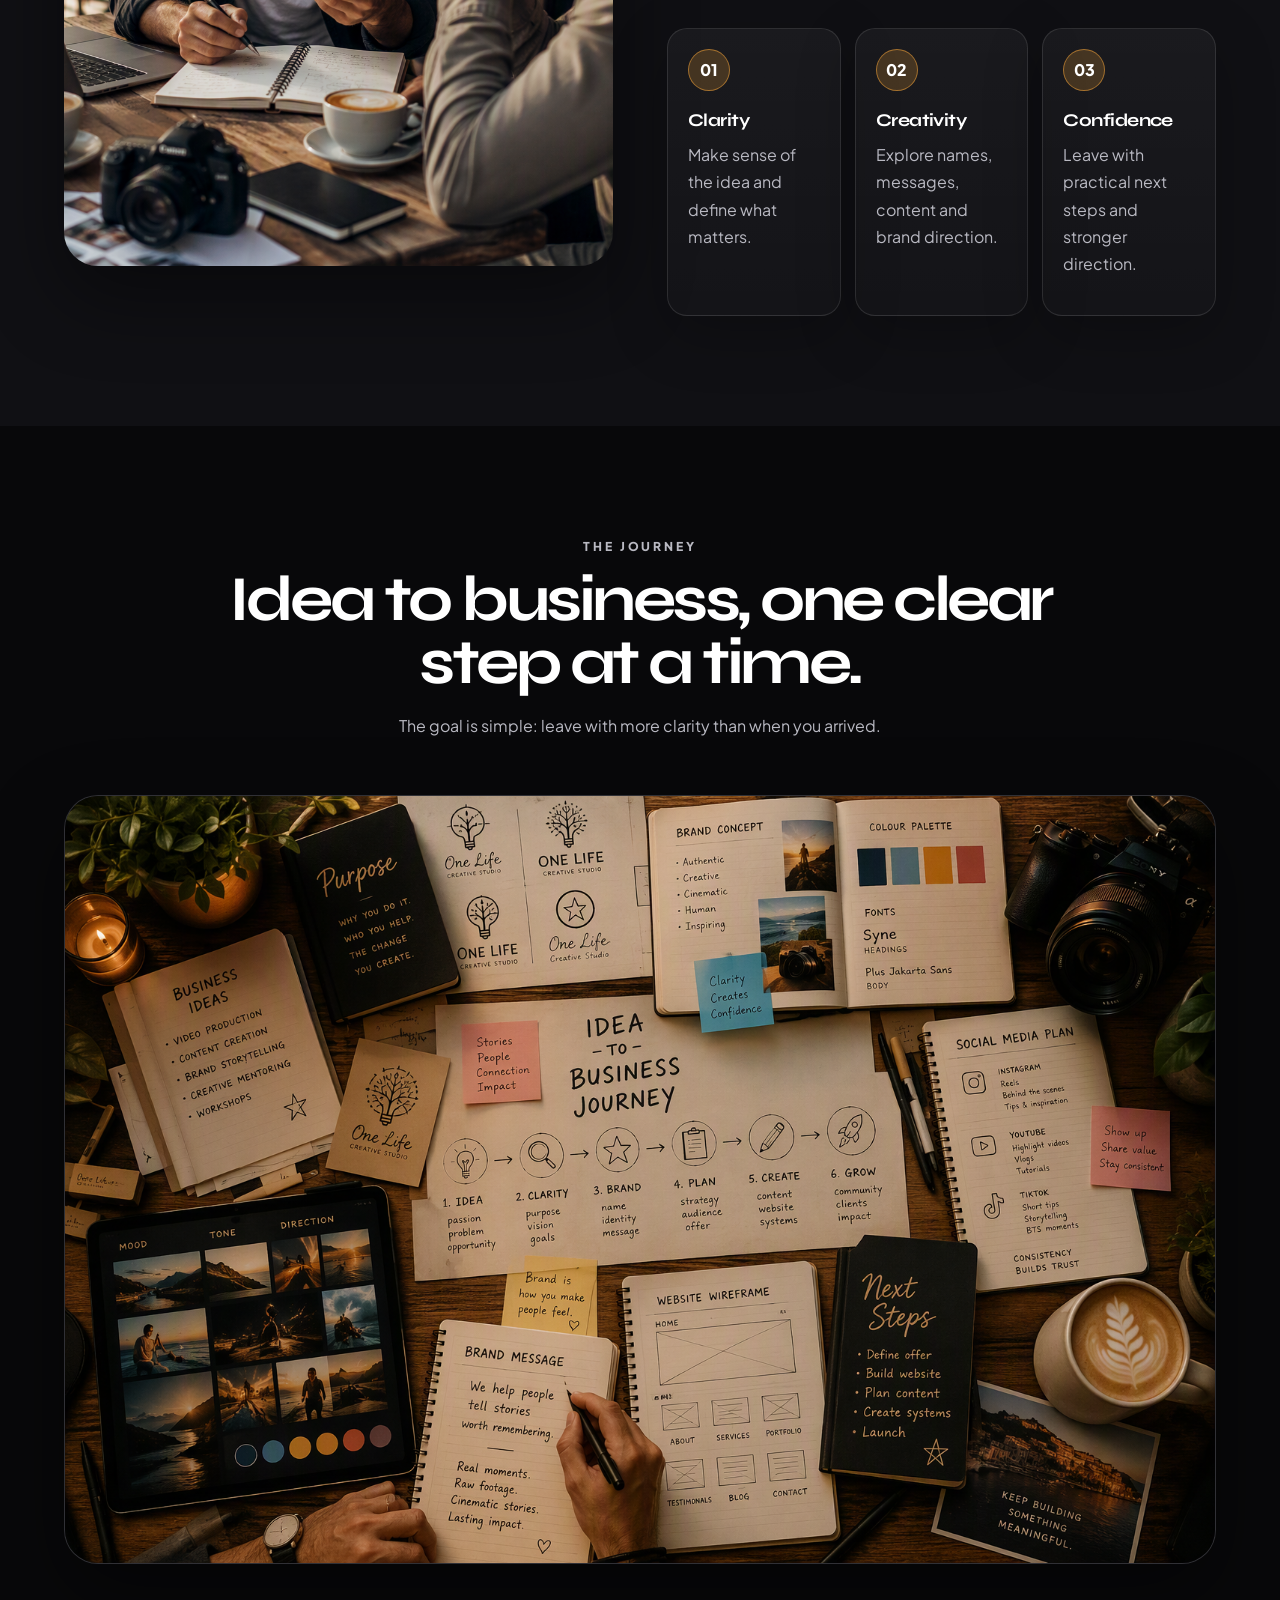
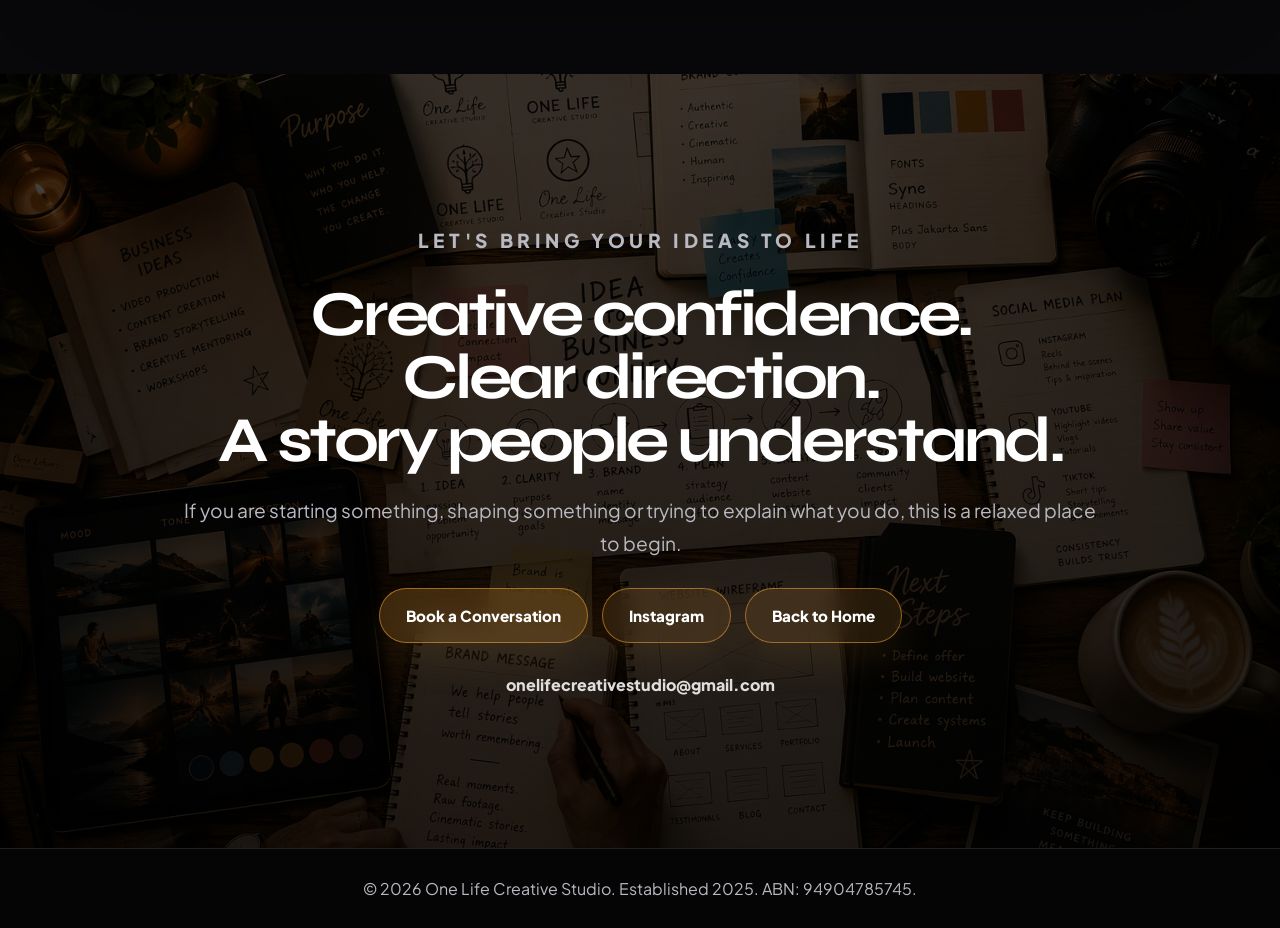
==== commit 83575e78: "Updates made to correct some image errors Image error updates, added in profile photo also." ====
--- a/creative-mentoring.html
+++ b/creative-mentoring.html
@@ -68,20 +68,13 @@
 
     <section class="section section-alt" id="help" aria-labelledby="help-title">
       <div class="container">
-        <div class="section-heading reveal"><p class="section-kicker">How I can help</p><h2 id="help-title">From scattered ideas to clear next steps.</h2><p>These sessions can flex around where you need the most clarity — your idea, brand, website, content, story or direction.</p></div>
-        <div class="help-layout">
-          <div class="help-image reveal"><img src="images/creative-mentoring/How_I_Can_Help.png" alt="Creative mentoring workspace with planning notes, brand sketches and content ideas" loading="lazy" /></div>
-          <div class="help-card-grid">
-            <article class="mini-card reveal"><h3>Business Ideas</h3><p>Shape early ideas into something clearer and more practical.</p></article>
-            <article class="mini-card reveal"><h3>Purpose</h3><p>Understand why the business exists and what it stands for.</p></article>
-            <article class="mini-card reveal"><h3>Brand Identity</h3><p>Explore names, tone, visual direction and positioning.</p></article>
-            <article class="mini-card reveal"><h3>Mission Statements</h3><p>Find simple language that explains what you do and why it matters.</p></article>
-            <article class="mini-card reveal"><h3>Website Planning</h3><p>Map the pages, sections and messages your website needs.</p></article>
-            <article class="mini-card reveal"><h3>Social Media</h3><p>Work out what to post and how to show up consistently.</p></article>
-            <article class="mini-card reveal"><h3>Creative Direction</h3><p>Shape how your business looks, feels and communicates.</p></article>
-            <article class="mini-card reveal"><h3>AI Productivity</h3><p>Use AI tools to brainstorm, plan and create with more momentum.</p></article>
-            <article class="mini-card reveal"><h3>Video Storytelling</h3><p>Plan videos that clearly communicate your value.</p></article>
-          </div>
+        <div class="section-heading reveal">
+          <p class="section-kicker">How I can help</p>
+          <h2 id="help-title">From scattered ideas to clear next steps.</h2>
+          <p>Business ideas, brand identity, purpose, mission statements, content strategy, social media, creative direction, website planning, AI productivity and video storytelling.</p>
+        </div>
+        <div class="portrait-feature reveal">
+          <img src="images/creative-mentoring/How_I_can_help_portrait.png" alt="How I can help creative mentoring overview showing business ideas, brand identity, purpose, mission statements, content strategy, social media, creative direction, website planning, AI productivity and video storytelling" loading="lazy" />
         </div>
       </div>
     </section>
@@ -139,7 +132,7 @@
     </section>
   </main>
 
-  <footer class="footer-note"><p>© <span id="year"></span> One Life Creative Studio. Helping people tell stories worth remembering.</p></footer>
+  <footer class="footer-note"><p>© <span id="year"></span> One Life Creative Studio. Established 2025. ABN: 94904785745.</p></footer>
   <script src="script.js"></script>
 </body>
 </html>
--- a/style.css
+++ b/style.css
@@ -1,17 +1 @@
-:root {
-  --orange: #F2A33A;
-  --orange-soft: rgba(242, 163, 58, 0.16);
-  --coral: #E66F61;
-  --sky: #8CCFE9;
-  --navy: #12254A;
-  --dark: #08080A;
-  --dark-2: #101014;
-  --card: #17171C;
-  --text: #FFFFFF;
-  --muted: #B9B9C2;
-  --border: rgba(255,255,255,0.11);
-  --shadow: 0 30px 80px rgba(0,0,0,0.45);
-  --button-bg: rgba(242, 163, 58, 0.14);
-  --button-border: rgba(242, 163, 58, 0.55);
-}
-*{box-sizing:border-box;margin:0;padding:0}html{scroll-behavior:smooth}body{font-family:"Plus Jakarta Sans",system-ui,-apple-system,BlinkMacSystemFont,"Segoe UI",sans-serif;background:var(--dark);color:var(--text);line-height:1.7;overflow-x:hidden}body.menu-open{overflow:hidden}img,video{max-width:100%;display:block}a{color:inherit;text-decoration:none}button,a{-webkit-tap-highlight-color:transparent}.skip-link{position:fixed;top:12px;left:12px;z-index:999;transform:translateY(-160%);background:#fff;color:#000;padding:10px 14px;border-radius:999px;font-weight:800}.skip-link:focus{transform:translateY(0)}.container{width:min(1180px,90%);margin:0 auto}.hero{position:relative;min-height:100vh;overflow:hidden;display:flex;align-items:center;justify-content:center;text-align:center;background:#000}.hero-video,.hero-static-bg{position:absolute;inset:0;width:100%;height:100%;object-fit:cover;object-position:center;z-index:0}.hero-static-bg{background:center/cover no-repeat}.mentoring-hero .hero-static-bg{background-image:url("images/creative-mentoring/How_I_Can_Help.png")}.hero-overlay{position:absolute;inset:0;background:radial-gradient(circle at 50% 35%,rgba(242,163,58,.14),transparent 34%),linear-gradient(rgba(0,0,0,.36),rgba(0,0,0,.84));z-index:1}.hero-overlay-strong{background:linear-gradient(90deg,rgba(0,0,0,.78),rgba(0,0,0,.42),rgba(0,0,0,.78))}.site-nav{position:absolute;top:0;left:0;z-index:5;width:100%;padding:22px 5%;display:flex;align-items:center;justify-content:space-between}.nav-brand img{width:82px;height:82px;object-fit:contain;filter:drop-shadow(0 14px 28px rgba(0,0,0,.45))}.nav-links{display:flex;align-items:center;gap:22px;background:rgba(0,0,0,.24);border:1px solid rgba(255,255,255,.12);backdrop-filter:blur(14px);padding:12px 20px;border-radius:999px}.nav-links a{font-size:.86rem;font-weight:800;color:rgba(255,255,255,.86);transition:color .25s ease}.nav-links a:hover,.nav-links a:focus-visible{color:var(--orange)}.menu-toggle{display:none;width:48px;height:48px;border-radius:50%;border:1px solid rgba(255,255,255,.18);background:rgba(0,0,0,.28);backdrop-filter:blur(10px);cursor:pointer;align-items:center;justify-content:center;flex-direction:column;gap:5px}.menu-toggle span{width:20px;height:2px;background:#fff;border-radius:999px;transition:transform .25s ease,opacity .25s ease}.menu-toggle[aria-expanded="true"] span:nth-child(1){transform:translateY(7px) rotate(45deg)}.menu-toggle[aria-expanded="true"] span:nth-child(2){opacity:0}.menu-toggle[aria-expanded="true"] span:nth-child(3){transform:translateY(-7px) rotate(-45deg)}.hero-content{position:relative;z-index:2;width:min(990px,90%);padding:130px 0 90px}.eyebrow,.section-kicker,.card-tag{text-transform:uppercase;letter-spacing:.24em;font-size:.76rem;font-weight:900;color:var(--orange)}.hero h1{font-family:"Syne",sans-serif;font-size:clamp(3.2rem,8vw,7rem);line-height:.9;letter-spacing:-.07em;max-width:1000px;margin:18px auto 26px}.hero-subtitle{max-width:790px;margin:0 auto 34px;color:rgba(255,255,255,.9);font-size:clamp(1.05rem,2vw,1.28rem)}.button-row{display:flex;flex-wrap:wrap;justify-content:center;gap:14px}.button-row-left{justify-content:flex-start}.btn{display:inline-flex;align-items:center;justify-content:center;min-height:48px;padding:14px 26px;border-radius:999px;font-weight:900;font-size:.95rem;transition:transform .25s ease,background .25s ease,border-color .25s ease,box-shadow .25s ease}.btn:hover,.btn:focus-visible{transform:translateY(-3px)}.btn-primary,.btn-secondary{color:#fff;border:1px solid var(--button-border);background:var(--button-bg);backdrop-filter:blur(12px);box-shadow:0 16px 40px rgba(242,163,58,.10)}.btn-primary{background:rgba(242,163,58,.22)}.btn-secondary:hover,.btn-primary:hover{background:rgba(242,163,58,.28);border-color:rgba(242,163,58,.8)}.scroll-cue{position:absolute;bottom:34px;left:50%;transform:translateX(-50%);z-index:4;width:32px;height:52px;border:1px solid rgba(255,255,255,.34);border-radius:999px;display:flex;justify-content:center;padding-top:10px}.scroll-cue span{width:5px;height:9px;border-radius:999px;background:#fff;animation:scrollPulse 1.5s infinite}@keyframes scrollPulse{0%{opacity:0;transform:translateY(0)}40%{opacity:1}100%{opacity:0;transform:translateY(18px)}}.feature-image-section{padding:38px 0 20px;background:var(--dark)}.feature-image-card{border-radius:34px;overflow:hidden;border:1px solid var(--border);box-shadow:var(--shadow);background:var(--card)}.feature-image-card img{width:100%;height:auto;object-fit:cover}.section{padding:110px 0;background:var(--dark)}.section-alt{background:radial-gradient(circle at top left,rgba(140,207,233,.08),transparent 34%),var(--dark-2)}.section-heading{max-width:850px;margin:0 auto 56px;text-align:center}.section-heading h2,.split-content h2,.final-content h2{font-family:"Syne",sans-serif;font-size:clamp(2.3rem,5vw,4.4rem);line-height:.98;letter-spacing:-.055em;margin:12px 0 18px}.section-heading p,.split-content p,.process-card p,.service-content p,.video-info p,.final-content p,.footer-note p,.mini-card p,.pillar-grid p{color:var(--muted)}.service-grid{display:grid;grid-template-columns:repeat(4,1fr);gap:22px}.service-card,.process-card,.video-card,.mini-card,.pillar-grid article{background:linear-gradient(180deg,rgba(255,255,255,.045),rgba(255,255,255,.018));border:1px solid var(--border);box-shadow:0 18px 60px rgba(0,0,0,.24)}.service-card{border-radius:28px;overflow:hidden;transition:transform .28s ease,border-color .28s ease}.service-card:hover{transform:translateY(-8px);border-color:rgba(242,163,58,.38)}.service-card img{width:100%;height:250px;object-fit:cover}.service-content{padding:24px}.service-content h3,.process-card h3,.video-info h3,.mini-card h3,.pillar-grid h3{font-family:"Syne",sans-serif;letter-spacing:-.03em}.service-content h3{font-size:1.35rem;margin:8px 0 10px}.split{display:grid;grid-template-columns:1fr 1fr;gap:54px;align-items:center}.split-reverse .split-content{order:1}.split-reverse .split-image{order:2}.split-image img{width:100%;height:650px;object-fit:cover;border-radius:34px;box-shadow:var(--shadow)}.split-content{max-width:580px}.split-content p{margin-bottom:18px}.mini-list{margin-top:34px;display:grid;gap:14px}.mini-list div{display:grid;grid-template-columns:48px 1fr;gap:16px;align-items:start;padding:18px;border-radius:18px;background:rgba(255,255,255,.045);border:1px solid var(--border)}.mini-list span,.process-card span,.pillar-grid span{border-radius:50%;background:rgba(242,163,58,.20);border:1px solid rgba(242,163,58,.55);color:#fff;display:flex;align-items:center;justify-content:center;font-weight:900}.mini-list span{width:42px;height:42px}.gallery-grid{display:grid;grid-template-columns:repeat(4,1fr);grid-auto-rows:260px;gap:18px}.gallery-item{overflow:hidden;border-radius:28px;border:1px solid var(--border);box-shadow:0 18px 55px rgba(0,0,0,.24)}.gallery-item img{width:100%;height:100%;object-fit:cover;transition:transform .35s ease}.gallery-item:hover img{transform:scale(1.06)}.gallery-large{grid-column:span 2;grid-row:span 2}.gallery-wide{grid-column:span 2}.process-grid{display:grid;grid-template-columns:repeat(4,1fr);gap:22px}.process-card{padding:30px;border-radius:26px;min-height:250px}.process-card span{width:54px;height:54px;margin-bottom:24px}.process-card h3{font-size:1.34rem;margin-bottom:10px}.video-grid{display:grid;grid-template-columns:repeat(3,1fr);gap:24px}.video-card{overflow:hidden;border-radius:28px}.video-frame{position:relative;height:0;padding-bottom:56.25%;background:#000}.video-frame iframe{position:absolute;inset:0;width:100%;height:100%;border:0}.video-info{padding:24px}.video-info h3{font-size:1.3rem;margin-top:8px}.mentoring-teaser .split-image img{height:520px}.final-cta{position:relative;min-height:86vh;background:linear-gradient(rgba(0,0,0,.72),rgba(0,0,0,.84)),url("images/Homepage_images/Europe_boats_night.png") center/cover no-repeat;display:flex;align-items:center;justify-content:center;text-align:center;padding:100px 20px}.mentoring-final{background:linear-gradient(rgba(0,0,0,.72),rgba(0,0,0,.84)),url("images/creative-mentoring/Idea_Journey.png") center/cover no-repeat}.final-content{position:relative;z-index:2;width:min(930px,92%)}.final-content h2{margin-bottom:22px}.final-content p{font-size:1.2rem;margin-bottom:28px}.email-link{display:inline-block;margin-top:28px;color:rgba(255,255,255,.86);font-weight:800;transition:color .25s ease}.email-link:hover,.email-link:focus-visible{color:var(--orange)}.footer-note{padding:26px 5%;text-align:center;background:#050506;border-top:1px solid var(--border)}.reveal{opacity:0;transform:translateY(18px);transition:opacity .7s ease,transform .7s ease}.reveal.is-visible{opacity:1;transform:translateY(0)}.help-layout{display:grid;grid-template-columns:1.05fr 1fr;gap:28px;align-items:start}.help-image img{height:100%;min-height:650px;width:100%;object-fit:cover;border-radius:34px;box-shadow:var(--shadow)}.help-card-grid{display:grid;grid-template-columns:repeat(2,1fr);gap:16px}.mini-card{padding:22px;border-radius:22px}.mini-card h3{font-size:1.12rem;margin-bottom:8px}.tag-cloud{display:flex;flex-wrap:wrap;gap:12px;margin-top:28px}.tag-cloud span{padding:12px 16px;border-radius:999px;background:rgba(242,163,58,.12);border:1px solid rgba(242,163,58,.38);font-weight:800;color:#fff}.pillar-grid{display:grid;grid-template-columns:repeat(3,1fr);gap:14px;margin-top:28px}.pillar-grid article{border-radius:20px;padding:20px}.pillar-grid span{width:42px;height:42px;margin-bottom:14px}.pillar-grid h3{font-size:1.12rem;margin-bottom:6px}@media (prefers-reduced-motion:reduce){html{scroll-behavior:auto}*,*::before,*::after{animation-duration:.001ms!important;animation-iteration-count:1!important;scroll-behavior:auto!important;transition-duration:.001ms!important}.hero-video{display:none}.reveal{opacity:1;transform:none}}@media (max-width:1100px){.service-grid,.process-grid{grid-template-columns:repeat(2,1fr)}.video-grid{grid-template-columns:1fr}.gallery-grid{grid-template-columns:repeat(2,1fr)}.gallery-large,.gallery-wide{grid-column:span 1;grid-row:span 1}.help-layout{grid-template-columns:1fr}.help-image img{min-height:460px}.pillar-grid{grid-template-columns:1fr}}@media (max-width:820px){.site-nav{padding:18px 5%}.menu-toggle{display:flex;z-index:8}.nav-links{position:fixed;inset:0;z-index:7;border-radius:0;border:0;background:rgba(5,5,6,.94);backdrop-filter:blur(18px);flex-direction:column;justify-content:center;gap:26px;transform:translateX(100%);transition:transform .28s ease}.nav-links.is-open{transform:translateX(0)}.nav-links a{font-size:1.3rem}.nav-brand img{width:70px;height:70px}.hero-content{padding:112px 0 75px}.hero h1{font-size:clamp(3rem,15vw,4.5rem)}.hero-subtitle{font-size:1rem}.section{padding:78px 0}.split,.help-layout{grid-template-columns:1fr}.split-reverse .split-content,.split-reverse .split-image{order:initial}.split-image img{height:460px}.split-content{max-width:100%}.service-grid,.process-grid,.gallery-grid,.help-card-grid{grid-template-columns:1fr}.gallery-grid{grid-auto-rows:auto}.gallery-item img{height:360px}.button-row{flex-direction:column;align-items:stretch}.button-row-left{align-items:stretch}.btn{width:100%}}@media (max-width:520px){.hero{min-height:92vh}.hero h1{letter-spacing:-.06em}.eyebrow,.section-kicker,.card-tag{letter-spacing:.18em}.section-heading h2,.split-content h2,.final-content h2{font-size:2.35rem}.service-card img{height:220px}.split-image img,.gallery-item img,.help-image img{height:320px;min-height:320px}.feature-image-section{padding:24px 0 0}.final-content p{font-size:1.05rem}}
+:root{--orange:#F2A33A;--orange-soft:rgba(242,163,58,.16);--coral:#E66F61;--sky:#8CCFE9;--navy:#12254A;--dark:#08080A;--dark-2:#101014;--card:#17171C;--text:#fff;--muted:#B9B9C2;--border:rgba(255,255,255,.11);--shadow:0 30px 80px rgba(0,0,0,.45);--button-bg:rgba(242,163,58,.14);--button-border:rgba(242,163,58,.55)}*{box-sizing:border-box;margin:0;padding:0}html{scroll-behavior:smooth}body{font-family:"Plus Jakarta Sans",system-ui,-apple-system,BlinkMacSystemFont,"Segoe UI",sans-serif;background:var(--dark);color:var(--text);line-height:1.7;overflow-x:hidden}body.menu-open{overflow:hidden}img,video{max-width:100%;display:block}a{color:inherit;text-decoration:none}button,a{-webkit-tap-highlight-color:transparent}.skip-link{position:fixed;top:12px;left:12px;z-index:999;transform:translateY(-160%);background:#fff;color:#000;padding:10px 14px;border-radius:999px;font-weight:800}.skip-link:focus{transform:translateY(0)}.container{width:min(1180px,90%);margin:0 auto}.hero{position:relative;min-height:100vh;overflow:hidden;display:flex;align-items:center;justify-content:center;text-align:center;background:#000}.hero-video,.hero-static-bg{position:absolute;inset:0;width:100%;height:100%;object-fit:cover;object-position:center;z-index:0}.hero-static-bg{background:center/cover no-repeat}.mentoring-hero .hero-static-bg{background-image:url("images/creative-mentoring/Creative_mentoring_hero.png")}.hero-overlay{position:absolute;inset:0;background:radial-gradient(circle at 50% 35%,rgba(242,163,58,.14),transparent 34%),linear-gradient(rgba(0,0,0,.36),rgba(0,0,0,.84));z-index:1}.hero-overlay-strong{background:linear-gradient(90deg,rgba(0,0,0,.78),rgba(0,0,0,.42),rgba(0,0,0,.78))}.site-nav{position:absolute;top:0;left:0;z-index:5;width:100%;padding:22px 5%;display:flex;align-items:center;justify-content:space-between}.nav-brand img{width:82px;height:82px;object-fit:contain;filter:drop-shadow(0 14px 28px rgba(0,0,0,.45))}.nav-links{display:flex;align-items:center;gap:22px;background:rgba(0,0,0,.24);border:1px solid rgba(255,255,255,.12);backdrop-filter:blur(14px);padding:12px 20px;border-radius:999px}.nav-links a{font-size:.86rem;font-weight:800;color:rgba(255,255,255,.86);transition:color .25s ease}.nav-links a:hover,.nav-links a:focus-visible{color:var(--orange)}.menu-toggle{display:none;width:48px;height:48px;border-radius:50%;border:1px solid rgba(255,255,255,.18);background:rgba(0,0,0,.28);backdrop-filter:blur(10px);cursor:pointer;align-items:center;justify-content:center;flex-direction:column;gap:5px}.menu-toggle span{width:20px;height:2px;background:#fff;border-radius:999px;transition:transform .25s ease,opacity .25s ease}.menu-toggle[aria-expanded="true"] span:nth-child(1){transform:translateY(7px) rotate(45deg)}.menu-toggle[aria-expanded="true"] span:nth-child(2){opacity:0}.menu-toggle[aria-expanded="true"] span:nth-child(3){transform:translateY(-7px) rotate(-45deg)}.hero-content{position:relative;z-index:2;width:min(990px,90%);padding:130px 0 90px}.eyebrow,.section-kicker,.card-tag{text-transform:uppercase;letter-spacing:.24em;font-size:.76rem;font-weight:900;color:var(--orange)}.hero h1{font-family:"Syne",sans-serif;font-size:clamp(3.2rem,8vw,7rem);line-height:.9;letter-spacing:-.07em;max-width:1000px;margin:18px auto 26px}.hero-subtitle{max-width:790px;margin:0 auto 34px;color:rgba(255,255,255,.9);font-size:clamp(1.05rem,2vw,1.28rem)}.button-row{display:flex;flex-wrap:wrap;justify-content:center;gap:14px}.button-row-left{justify-content:flex-start}.btn{display:inline-flex;align-items:center;justify-content:center;min-height:48px;padding:14px 26px;border-radius:999px;font-weight:900;font-size:.95rem;transition:transform .25s ease,background .25s ease,border-color .25s ease,box-shadow .25s ease}.btn:hover,.btn:focus-visible{transform:translateY(-3px)}.btn-primary,.btn-secondary{color:#fff;border:1px solid var(--button-border);background:var(--button-bg);backdrop-filter:blur(12px);box-shadow:0 16px 40px rgba(242,163,58,.10)}.btn-primary{background:rgba(242,163,58,.22)}.btn-secondary:hover,.btn-primary:hover{background:rgba(242,163,58,.28);border-color:rgba(242,163,58,.8)}.scroll-cue{position:absolute;bottom:34px;left:50%;transform:translateX(-50%);z-index:4;width:32px;height:52px;border:1px solid rgba(255,255,255,.34);border-radius:999px;display:flex;justify-content:center;padding-top:10px}.scroll-cue span{width:5px;height:9px;border-radius:999px;background:#fff;animation:scrollPulse 1.5s infinite}@keyframes scrollPulse{0%{opacity:0;transform:translateY(0)}40%{opacity:1}100%{opacity:0;transform:translateY(18px)}}.feature-image-section{padding:38px 0 20px;background:var(--dark)}.feature-image-card{border-radius:34px;overflow:hidden;border:1px solid var(--border);box-shadow:var(--shadow);background:var(--card)}.feature-image-card img{width:100%;height:auto;object-fit:cover}.section{padding:110px 0;background:var(--dark)}.section-alt{background:radial-gradient(circle at top left,rgba(140,207,233,.08),transparent 34%),var(--dark-2)}.section-heading{max-width:850px;margin:0 auto 56px;text-align:center}.section-heading h2,.split-content h2,.final-content h2{font-family:"Syne",sans-serif;font-size:clamp(2.3rem,5vw,4.4rem);line-height:.98;letter-spacing:-.055em;margin:12px 0 18px}.section-heading p,.split-content p,.process-card p,.service-content p,.video-info p,.final-content p,.footer-note p,.mini-card p,.pillar-grid p{color:var(--muted)}.service-grid{display:grid;grid-template-columns:repeat(4,1fr);gap:22px}.service-card,.process-card,.video-card,.mini-card,.pillar-grid article{background:linear-gradient(180deg,rgba(255,255,255,.045),rgba(255,255,255,.018));border:1px solid var(--border);box-shadow:0 18px 60px rgba(0,0,0,.24)}.service-card{border-radius:28px;overflow:hidden;transition:transform .28s ease,border-color .28s ease}.service-card:hover{transform:translateY(-8px);border-color:rgba(242,163,58,.38)}.service-card img{width:100%;height:250px;object-fit:cover}.service-content{padding:24px}.service-content h3,.process-card h3,.video-info h3,.mini-card h3,.pillar-grid h3{font-family:"Syne",sans-serif;letter-spacing:-.03em}.service-content h3{font-size:1.35rem;margin:8px 0 10px}.split{display:grid;grid-template-columns:1fr 1fr;gap:54px;align-items:center}.split-reverse .split-content{order:1}.split-reverse .split-image{order:2}.split-image img{width:100%;height:650px;object-fit:cover;border-radius:34px;box-shadow:var(--shadow)}.profile-image img{object-position:center top}.split-content{max-width:580px}.split-content p{margin-bottom:18px}.mini-list{margin-top:34px;display:grid;gap:14px}.mini-list div{display:grid;grid-template-columns:48px 1fr;gap:16px;align-items:start;padding:18px;border-radius:18px;background:rgba(255,255,255,.045);border:1px solid var(--border)}.mini-list span,.process-card span,.pillar-grid span{border-radius:50%;background:rgba(242,163,58,.20);border:1px solid rgba(242,163,58,.55);color:#fff;display:flex;align-items:center;justify-content:center;font-weight:900}.mini-list span{width:42px;height:42px}.gallery-grid{display:grid;grid-template-columns:repeat(4,1fr);grid-auto-rows:260px;gap:18px}.gallery-item{overflow:hidden;border-radius:28px;border:1px solid var(--border);box-shadow:0 18px 55px rgba(0,0,0,.24)}.gallery-item img{width:100%;height:100%;object-fit:cover;transition:transform .35s ease}.gallery-item:hover img{transform:scale(1.06)}.gallery-large{grid-column:span 2;grid-row:span 2}.gallery-wide{grid-column:span 2}.process-grid{display:grid;grid-template-columns:repeat(4,1fr);gap:22px}.process-card{padding:30px;border-radius:26px;min-height:250px}.process-card span{width:54px;height:54px;margin-bottom:24px}.process-card h3{font-size:1.34rem;margin-bottom:10px}.video-grid{display:grid;grid-template-columns:repeat(3,1fr);gap:24px}.video-grid-four{grid-template-columns:repeat(4,1fr)}.video-card{overflow:hidden;border-radius:28px}.video-frame{position:relative;height:0;padding-bottom:56.25%;background:#000}.video-frame iframe{position:absolute;inset:0;width:100%;height:100%;border:0}.video-info{padding:24px}.video-info h3{font-size:1.3rem;margin-top:8px}.mentoring-teaser .split-image img{height:520px}.final-cta{position:relative;min-height:86vh;background:linear-gradient(rgba(0,0,0,.72),rgba(0,0,0,.84)),url("images/Homepage_images/Europe_boats_night.png") center/cover no-repeat;display:flex;align-items:center;justify-content:center;text-align:center;padding:100px 20px}.mentoring-final{background:linear-gradient(rgba(0,0,0,.72),rgba(0,0,0,.84)),url("images/creative-mentoring/Idea_Journey.png") center/cover no-repeat}.final-content{position:relative;z-index:2;width:min(930px,92%)}.final-content h2{margin-bottom:22px}.final-content p{font-size:1.2rem;margin-bottom:28px}.email-link{display:inline-block;margin-top:28px;color:rgba(255,255,255,.86);font-weight:800;transition:color .25s ease}.email-link:hover,.email-link:focus-visible{color:var(--orange)}.footer-note{padding:26px 5%;text-align:center;background:#050506;border-top:1px solid var(--border)}.reveal{opacity:0;transform:translateY(18px);transition:opacity .7s ease,transform .7s ease}.reveal.is-visible{opacity:1;transform:translateY(0)}.portrait-feature{width:min(740px,100%);margin:0 auto;border-radius:34px;overflow:hidden;border:1px solid var(--border);box-shadow:var(--shadow);background:var(--card)}.portrait-feature img{width:100%;height:auto;object-fit:cover}.tag-cloud{display:flex;flex-wrap:wrap;gap:12px;margin-top:28px}.tag-cloud span{padding:12px 16px;border-radius:999px;background:rgba(242,163,58,.12);border:1px solid rgba(242,163,58,.38);font-weight:800;color:#fff}.pillar-grid{display:grid;grid-template-columns:repeat(3,1fr);gap:14px;margin-top:28px}.pillar-grid article{border-radius:20px;padding:20px}.pillar-grid span{width:42px;height:42px;margin-bottom:14px}.pillar-grid h3{font-size:1.12rem;margin-bottom:6px}@media (prefers-reduced-motion:reduce){html{scroll-behavior:auto}*,*::before,*::after{animation-duration:.001ms!important;animation-iteration-count:1!important;scroll-behavior:auto!important;transition-duration:.001ms!important}.hero-video{display:none}.reveal{opacity:1;transform:none}}@media (max-width:1180px){.video-grid-four{grid-template-columns:repeat(2,1fr)}}@media (max-width:1100px){.service-grid,.process-grid{grid-template-columns:repeat(2,1fr)}.video-grid{grid-template-columns:1fr}.video-grid-four{grid-template-columns:repeat(2,1fr)}.gallery-grid{grid-template-columns:repeat(2,1fr)}.gallery-large,.gallery-wide{grid-column:span 1;grid-row:span 1}.pillar-grid{grid-template-columns:1fr}}@media (max-width:820px){.site-nav{padding:18px 5%}.menu-toggle{display:flex;z-index:8}.nav-links{position:fixed;inset:0;z-index:7;border-radius:0;border:0;background:rgba(5,5,6,.94);backdrop-filter:blur(18px);flex-direction:column;justify-content:center;gap:26px;transform:translateX(100%);transition:transform .28s ease}.nav-links.is-open{transform:translateX(0)}.nav-links a{font-size:1.3rem}.nav-brand img{width:70px;height:70px}.hero-content{padding:112px 0 75px}.hero h1{font-size:clamp(3rem,15vw,4.5rem)}.hero-subtitle{font-size:1rem}.section{padding:78px 0}.split{grid-template-columns:1fr}.split-reverse .split-content,.split-reverse .split-image{order:initial}.split-image img{height:460px}.split-content{max-width:100%}.service-grid,.process-grid,.gallery-grid{grid-template-columns:1fr}.gallery-grid{grid-auto-rows:auto}.gallery-item img{height:360px}.button-row{flex-direction:column;align-items:stretch}.button-row-left{align-items:stretch}.btn{width:100%}.video-grid-four{grid-template-columns:1fr}}@media (max-width:520px){.hero{min-height:92vh}.hero h1{letter-spacing:-.06em}.eyebrow,.section-kicker,.card-tag{letter-spacing:.18em}.section-heading h2,.split-content h2,.final-content h2{font-size:2.35rem}.service-card img{height:220px}.split-image img,.gallery-item img{height:320px}.feature-image-section{padding:24px 0 0}.final-content p{font-size:1.05rem}.portrait-feature{border-radius:22px}}
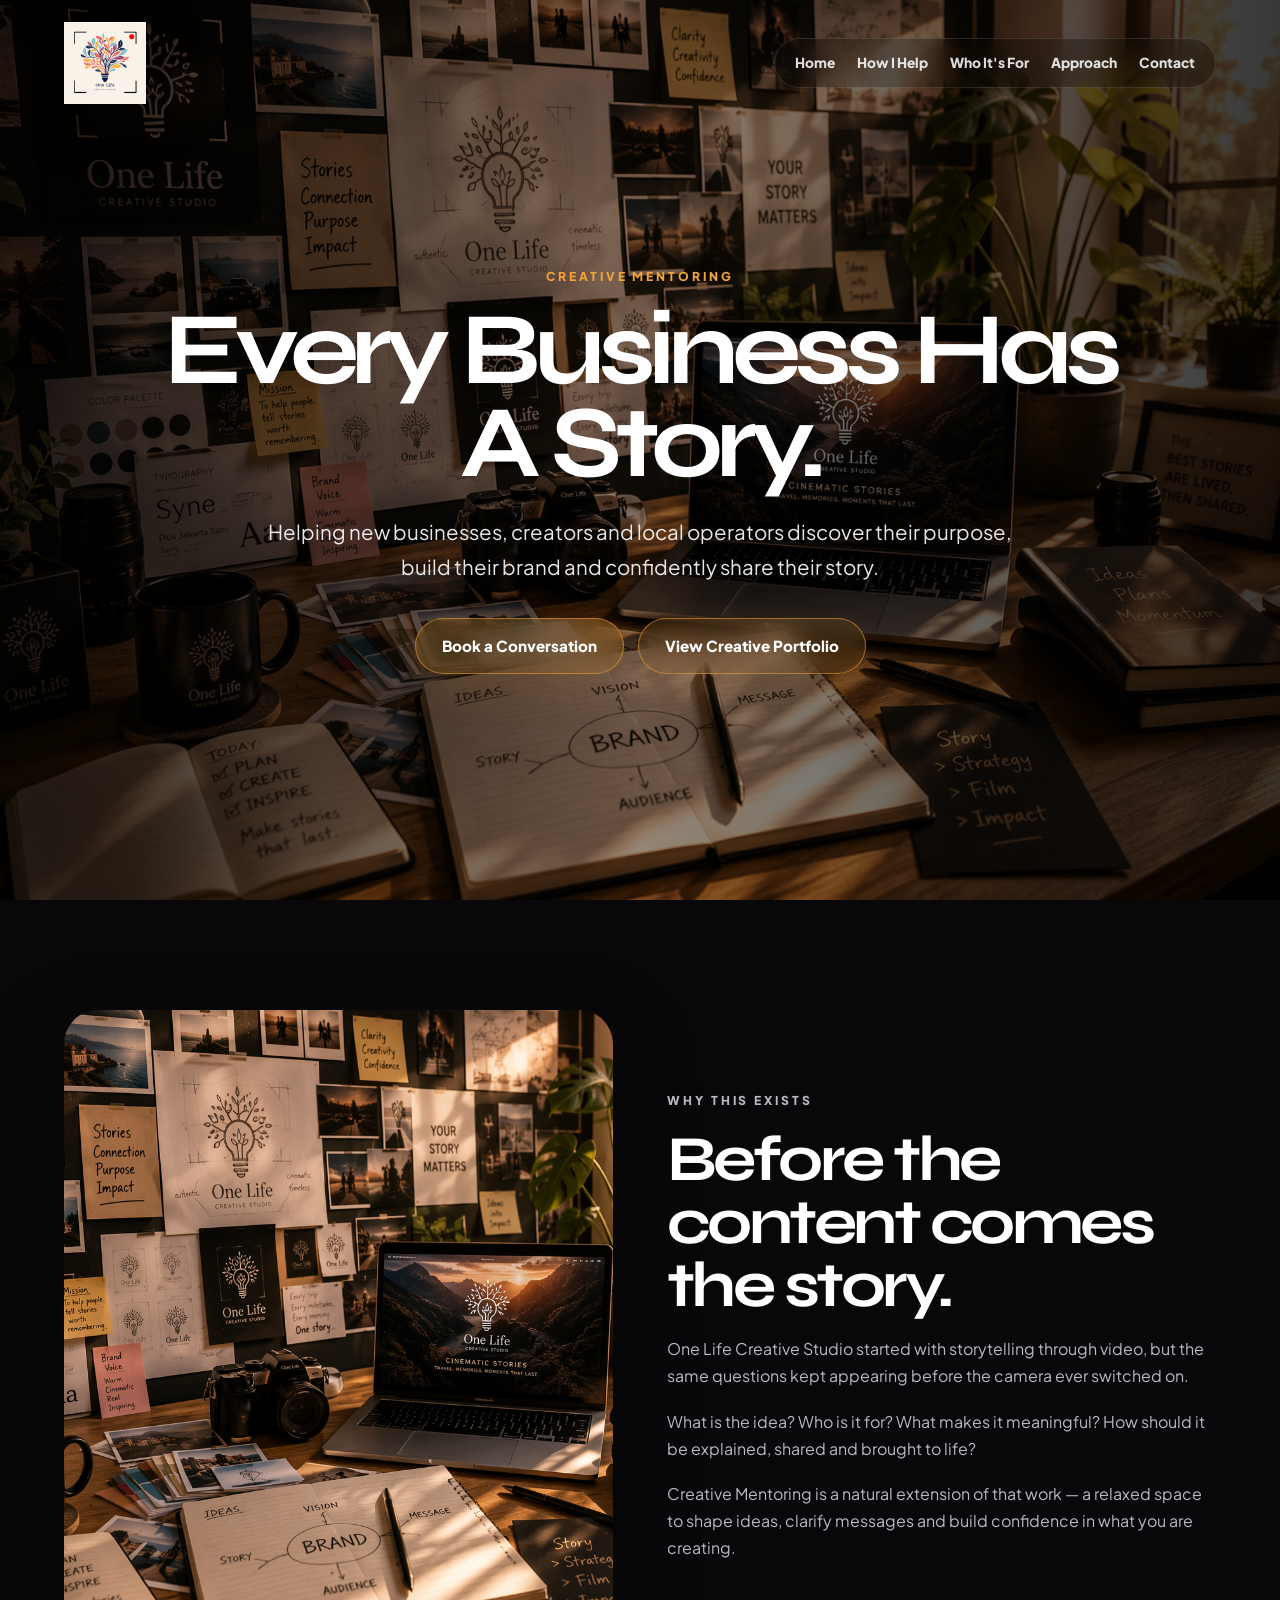
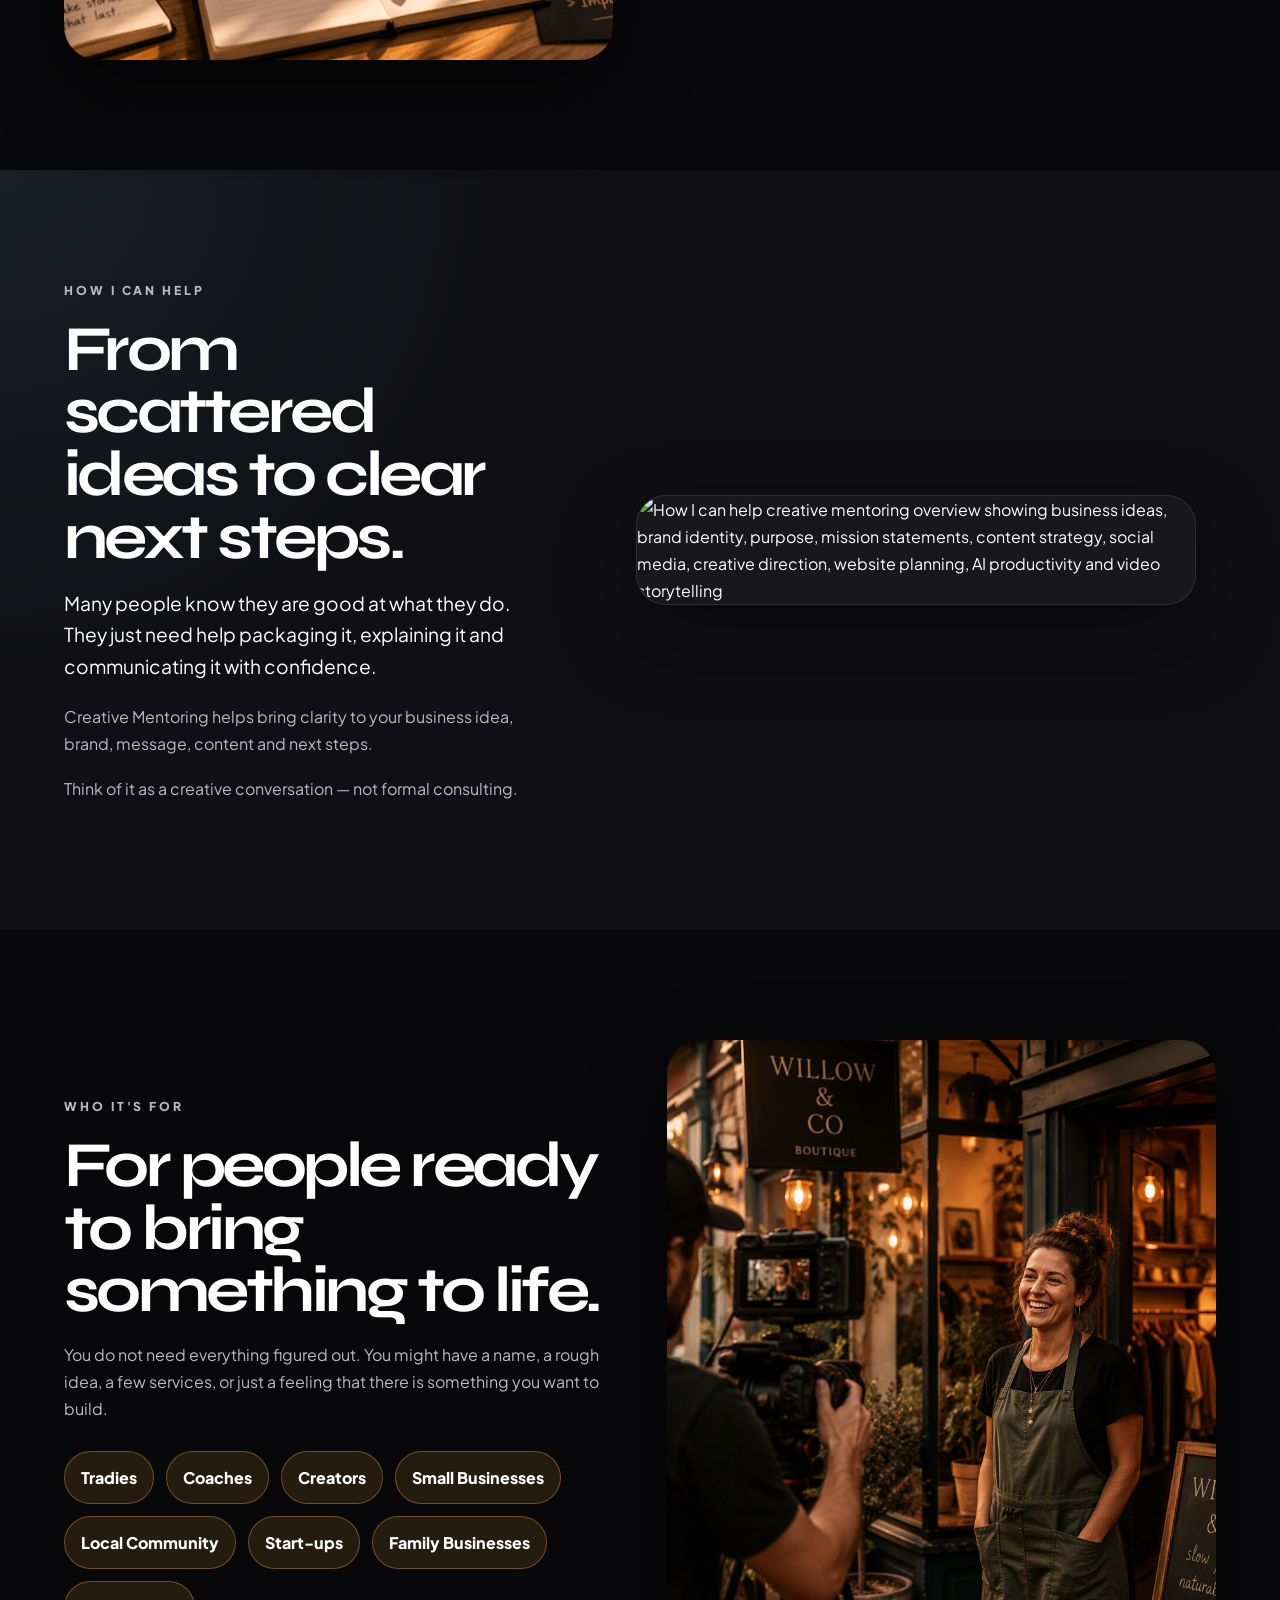
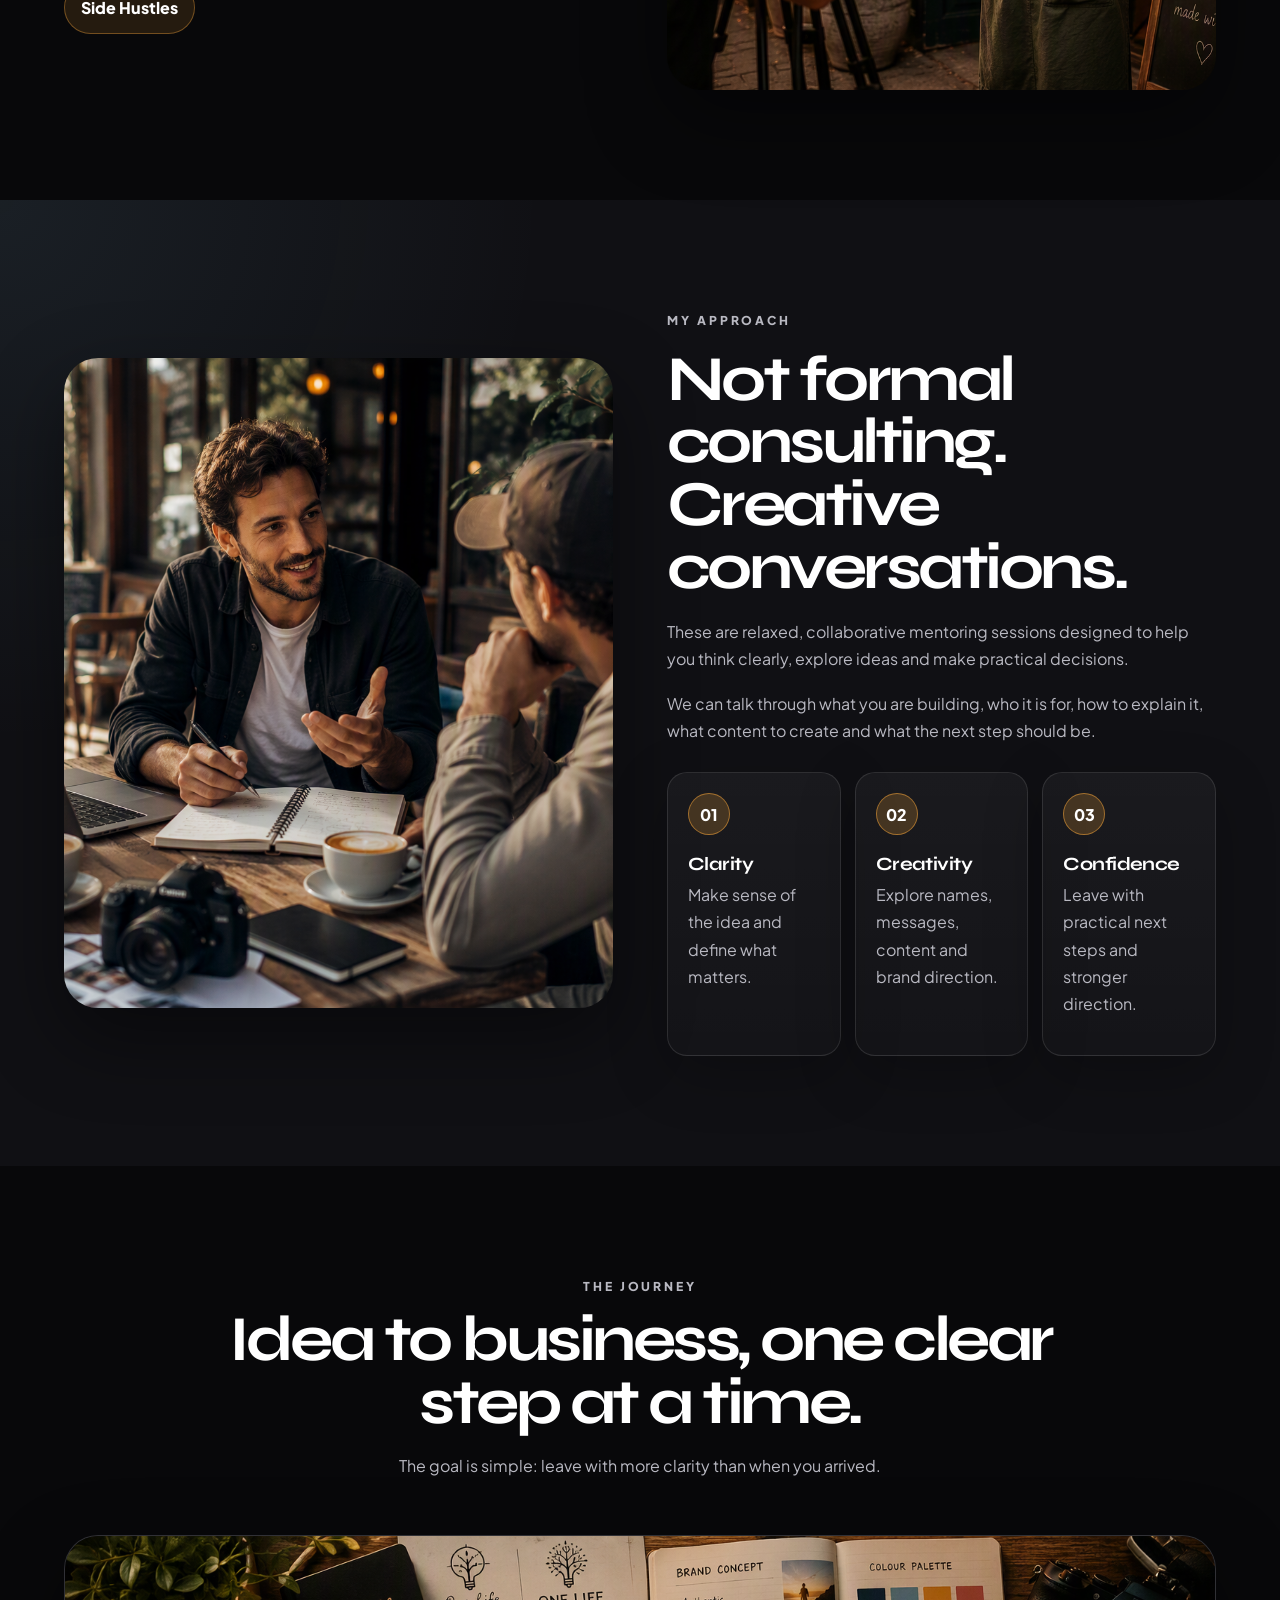
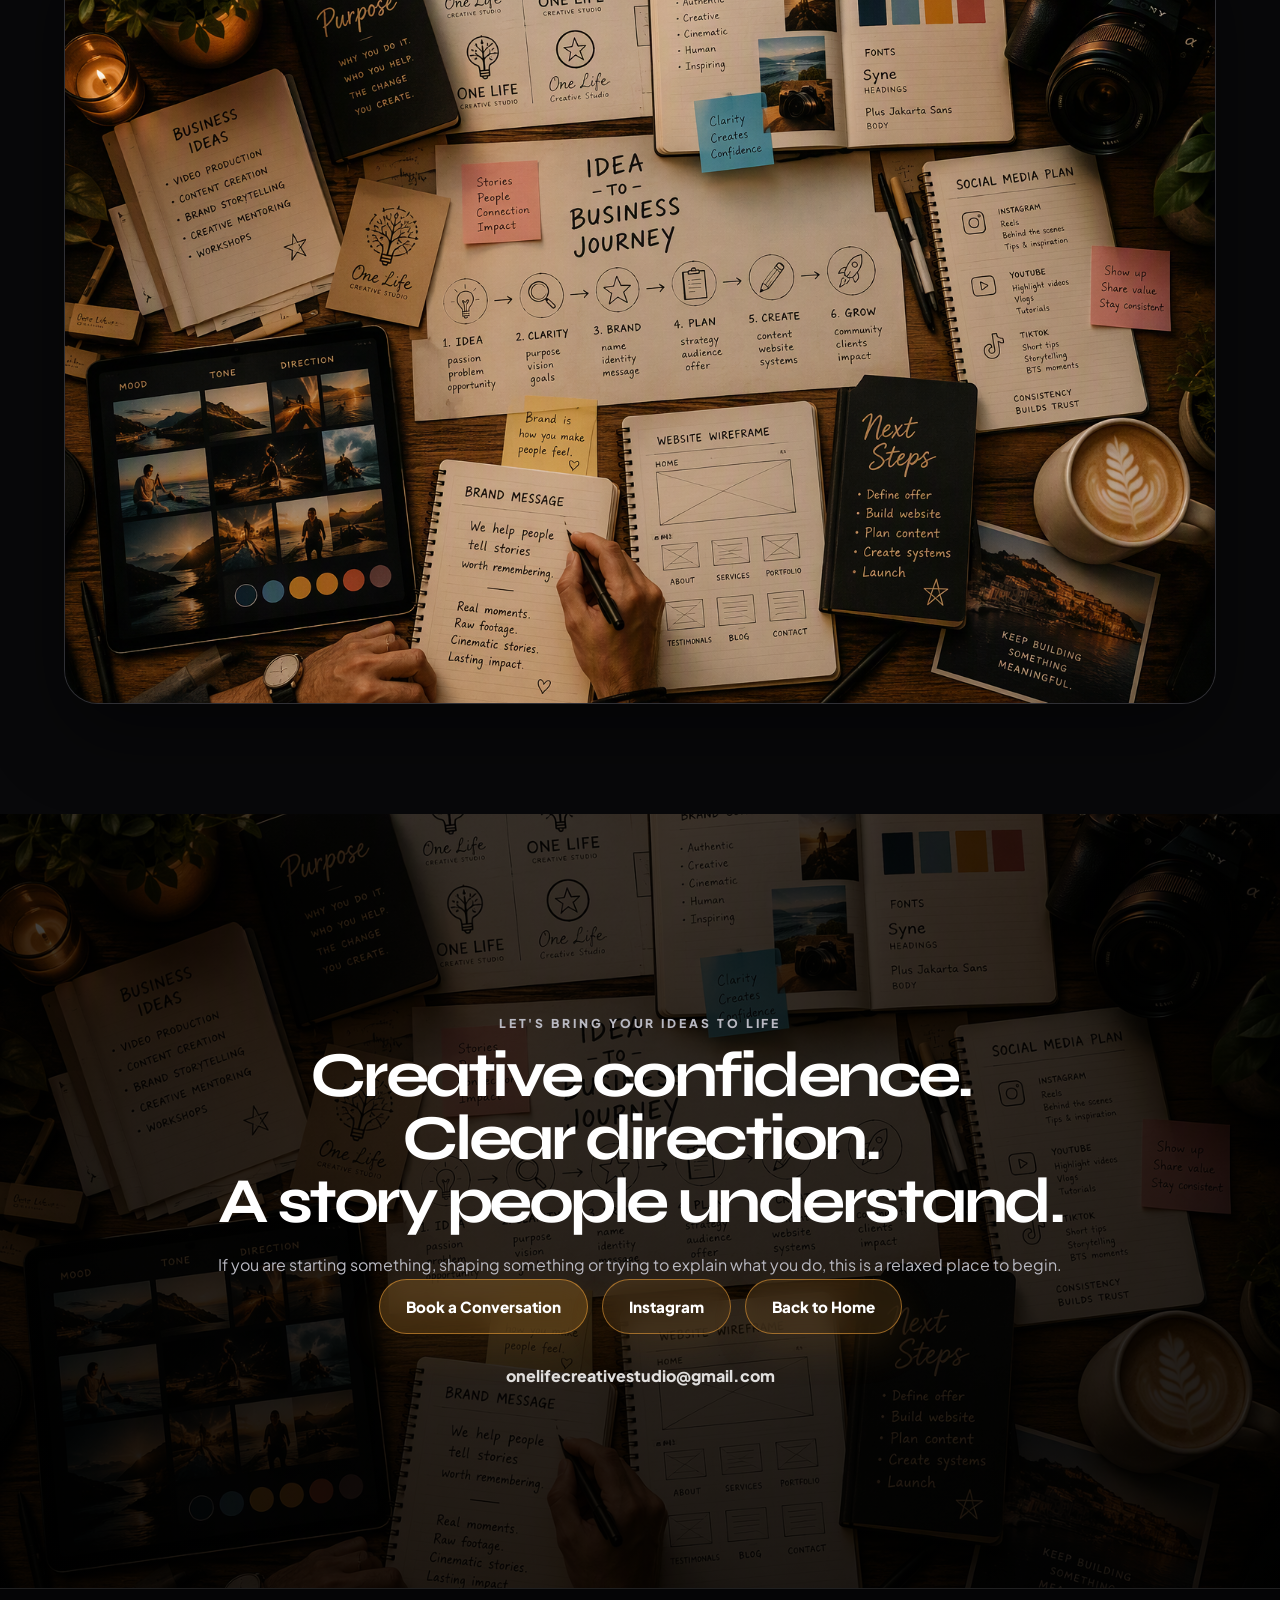
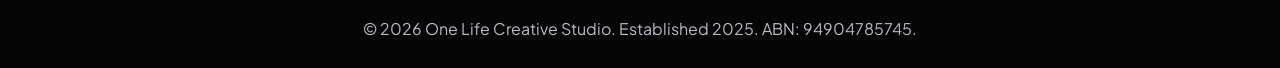
==== commit cd8f1c57: "updates to images Added in google analytics" ====
--- a/creative-mentoring.html
+++ b/creative-mentoring.html
@@ -1,138 +1,31 @@
 <!DOCTYPE html>
 <html lang="en">
 <head>
-  <meta charset="UTF-8" />
-  <meta name="viewport" content="width=device-width, initial-scale=1.0" />
-  <meta name="theme-color" content="#08080A" />
-  <meta name="description" content="Creative Mentoring by One Life Creative Studio helps new businesses, creators and local operators find clarity, build confidence and share their story." />
-  <meta name="keywords" content="creative mentoring, business clarity, brand story, business ideas, brand identity, content strategy, One Life Creative Studio" />
-  <meta name="author" content="One Life Creative Studio" />
-  <meta property="og:title" content="Creative Mentoring | One Life Creative Studio" />
-  <meta property="og:description" content="Helping new businesses discover their purpose, build their brand and confidently share their story." />
-  <meta property="og:type" content="website" />
-  <meta property="og:image" content="images/creative-mentoring/Creative_mentoring_hero.png" />
-  <title>Creative Mentoring | One Life Creative Studio</title>
-  <link rel="icon" type="image/png" href="images/Homepage_images/One_Life_Creative_studio_business_logo.png" />
-  <link rel="preconnect" href="https://fonts.googleapis.com" />
-  <link rel="preconnect" href="https://fonts.gstatic.com" crossorigin />
-  <link href="https://fonts.googleapis.com/css2?family=Plus+Jakarta+Sans:wght@300;400;500;600;700;800&family=Syne:wght@700;800&display=swap" rel="stylesheet" />
-  <link rel="stylesheet" href="style.css" />
+
+<!-- Google tag (gtag.js) -->
+<script async src="https://www.googletagmanager.com/gtag/js?id=G-W9DHYK182R"></script>
+<script>
+  window.dataLayer = window.dataLayer || [];
+  function gtag(){dataLayer.push(arguments);}
+  gtag('js', new Date());
+
+  gtag('config', 'G-W9DHYK182R');
+</script>
+
+<meta charset="UTF-8" /><meta name="viewport" content="width=device-width, initial-scale=1.0" /><meta name="theme-color" content="#08080A" />
+<meta name="description" content="Creative Mentoring by One Life Creative Studio helps new businesses, creators and local operators find clarity, build confidence and share their story." />
+<meta name="keywords" content="creative mentoring, business clarity, brand story, business ideas, brand identity, content strategy, One Life Creative Studio" />
+<meta name="author" content="One Life Creative Studio" /><meta property="og:title" content="Creative Mentoring | One Life Creative Studio" /><meta property="og:description" content="Helping new businesses discover their purpose, build their brand and confidently share their story." /><meta property="og:type" content="website" /><meta property="og:image" content="images/creative-mentoring/Creative_mentoring_hero.png" />
+<title>Creative Mentoring | One Life Creative Studio</title><link rel="icon" type="image/png" href="images/Homepage_images/One_Life_Creative_studio_business_logo.png" /><link rel="preconnect" href="https://fonts.googleapis.com" /><link rel="preconnect" href="https://fonts.gstatic.com" crossorigin /><link href="https://fonts.googleapis.com/css2?family=Plus+Jakarta+Sans:wght@300;400;500;600;700;800&family=Syne:wght@700;800&display=swap" rel="stylesheet" /><link rel="stylesheet" href="style.css" />
 </head>
-<body class="mentoring-page">
-  <a class="skip-link" href="#main">Skip to main content</a>
-
-  <header class="hero hero-static mentoring-hero" id="top" aria-label="Creative Mentoring hero">
-    <div class="hero-static-bg" aria-hidden="true"></div>
-    <div class="hero-overlay hero-overlay-strong" aria-hidden="true"></div>
-
-    <nav class="site-nav" aria-label="Primary navigation">
-      <a class="nav-brand" href="index.html" aria-label="Back to One Life Creative Studio homepage">
-        <img src="images/Homepage_images/One_Life_Creative_studio_business_logo.png" alt="One Life Creative Studio logo" />
-      </a>
-      <button class="menu-toggle" type="button" aria-label="Open menu" aria-expanded="false" aria-controls="primary-navigation">
-        <span></span><span></span><span></span>
-      </button>
-      <div class="nav-links" id="primary-navigation">
-        <a href="index.html">Home</a>
-        <a href="#help">How I Help</a>
-        <a href="#for">Who It's For</a>
-        <a href="#approach">Approach</a>
-        <a href="#contact">Contact</a>
-      </div>
-    </nav>
-
-    <div class="hero-content reveal">
-      <p class="eyebrow">Creative Mentoring</p>
-      <h1>Every Business Has A Story.</h1>
-      <p class="hero-subtitle">Helping new businesses, creators and local operators discover their purpose, build their brand and confidently share their story.</p>
-      <div class="button-row">
-        <a class="btn btn-primary" href="mailto:onelifecreativestudio@gmail.com?subject=Creative%20Mentoring%20Conversation">Book a Conversation</a>
-        <a class="btn btn-secondary" href="index.html#work">View Creative Portfolio</a>
-      </div>
-    </div>
-  </header>
-
-  <main id="main">
-    <section class="section" aria-labelledby="exists-title">
-      <div class="container split">
-        <div class="split-image reveal"><img src="images/creative-mentoring/Creative_mentoring_hero.png" alt="Creative planning desk with notebook, laptop, camera, sticky notes and warm sunrise light" loading="lazy" /></div>
-        <div class="split-content reveal">
-          <p class="section-kicker">Why this exists</p>
-          <h2 id="exists-title">Before the content comes the story.</h2>
-          <p>One Life Creative Studio started with storytelling through video, but the same questions kept appearing before the camera ever switched on.</p>
-          <p>What is the idea? Who is it for? What makes it meaningful? How should it be explained, shared and brought to life?</p>
-          <p>Creative Mentoring is a natural extension of that work — a relaxed space to shape ideas, clarify messages and build confidence in what you are creating.</p>
-        </div>
-      </div>
-    </section>
-
-    <section class="section section-alt" id="help" aria-labelledby="help-title">
-      <div class="container">
-        <div class="section-heading reveal">
-          <p class="section-kicker">How I can help</p>
-          <h2 id="help-title">From scattered ideas to clear next steps.</h2>
-          <p>Business ideas, brand identity, purpose, mission statements, content strategy, social media, creative direction, website planning, AI productivity and video storytelling.</p>
-        </div>
-        <div class="portrait-feature reveal">
-          <img src="images/creative-mentoring/How_I_can_help_portrait.png" alt="How I can help creative mentoring overview showing business ideas, brand identity, purpose, mission statements, content strategy, social media, creative direction, website planning, AI productivity and video storytelling" loading="lazy" />
-        </div>
-      </div>
-    </section>
-
-    <section class="section" id="for" aria-labelledby="for-title">
-      <div class="container split split-reverse">
-        <div class="split-content reveal">
-          <p class="section-kicker">Who it's for</p>
-          <h2 id="for-title">For people ready to bring something to life.</h2>
-          <p>You do not need everything figured out. You might have a name, a rough idea, a few services, or just a feeling that there is something you want to build.</p>
-          <div class="tag-cloud" aria-label="People Creative Mentoring can support">
-            <span>Tradies</span><span>Coaches</span><span>Creators</span><span>Small Businesses</span><span>Local Community</span><span>Start-ups</span><span>Family Businesses</span><span>Side Hustles</span>
-          </div>
-        </div>
-        <div class="split-image reveal"><img src="images/creative-mentoring/coffe_shop_photooutside.png" alt="Camera filming a local boutique business owner outside a shopfront" loading="lazy" /></div>
-      </div>
-    </section>
-
-    <section class="section section-alt" id="approach" aria-labelledby="approach-title">
-      <div class="container split">
-        <div class="split-image reveal"><img src="images/creative-mentoring/Cafe_conversation.png" alt="Relaxed outdoor cafe conversation with coffee, notebook, laptop and camera" loading="lazy" /></div>
-        <div class="split-content reveal">
-          <p class="section-kicker">My approach</p>
-          <h2 id="approach-title">Not formal consulting. Creative conversations.</h2>
-          <p>These are relaxed, collaborative mentoring sessions designed to help you think clearly, explore ideas and make practical decisions.</p>
-          <p>We can talk through what you are building, who it is for, how to explain it, what content to create and what the next step should be.</p>
-          <div class="pillar-grid">
-            <article><span>01</span><h3>Clarity</h3><p>Make sense of the idea and define what matters.</p></article>
-            <article><span>02</span><h3>Creativity</h3><p>Explore names, messages, content and brand direction.</p></article>
-            <article><span>03</span><h3>Confidence</h3><p>Leave with practical next steps and stronger direction.</p></article>
-          </div>
-        </div>
-      </div>
-    </section>
-
-    <section class="section" aria-labelledby="journey-title">
-      <div class="container">
-        <div class="section-heading reveal"><p class="section-kicker">The journey</p><h2 id="journey-title">Idea to business, one clear step at a time.</h2><p>The goal is simple: leave with more clarity than when you arrived.</p></div>
-        <div class="feature-image-card reveal"><img src="images/creative-mentoring/Idea_Journey.png" alt="Idea to business journey planning board with brand, content, website and launch notes" loading="lazy" /></div>
-      </div>
-    </section>
-
-    <section class="final-cta mentoring-final" id="contact" aria-labelledby="contact-title">
-      <div class="final-content reveal">
-        <p class="section-kicker">Let's bring your ideas to life</p>
-        <h2 id="contact-title">Creative confidence.<br />Clear direction.<br />A story people understand.</h2>
-        <p>If you are starting something, shaping something or trying to explain what you do, this is a relaxed place to begin.</p>
-        <div class="button-row">
-          <a class="btn btn-primary" href="mailto:onelifecreativestudio@gmail.com?subject=Creative%20Mentoring%20Conversation">Book a Conversation</a>
-          <a class="btn btn-secondary" href="https://www.instagram.com/onelifecreativestudio/" target="_blank" rel="noopener noreferrer">Instagram</a>
-          <a class="btn btn-secondary" href="index.html">Back to Home</a>
-        </div>
-        <a class="email-link" href="mailto:onelifecreativestudio@gmail.com">onelifecreativestudio@gmail.com</a>
-      </div>
-    </section>
-  </main>
-
-  <footer class="footer-note"><p>© <span id="year"></span> One Life Creative Studio. Established 2025. ABN: 94904785745.</p></footer>
-  <script src="script.js"></script>
-</body>
-</html>
+<body class="mentoring-page"><a class="skip-link" href="#main">Skip to main content</a>
+<header class="hero hero-static mentoring-hero" id="top"><div class="hero-static-bg" aria-hidden="true"></div><div class="hero-overlay hero-overlay-strong" aria-hidden="true"></div><nav class="site-nav" aria-label="Primary navigation"><a class="nav-brand" href="index.html"><img src="images/Homepage_images/One_Life_Creative_studio_business_logo.png" alt="One Life Creative Studio logo" /></a><button class="menu-toggle" type="button" aria-label="Open menu" aria-expanded="false" aria-controls="primary-navigation"><span></span><span></span><span></span></button><div class="nav-links" id="primary-navigation"><a href="index.html">Home</a><a href="#help">How I Help</a><a href="#for">Who It's For</a><a href="#approach">Approach</a><a href="#contact">Contact</a></div></nav><div class="hero-content reveal"><p class="eyebrow">Creative Mentoring</p><h1>Every Business Has A Story.</h1><p class="hero-subtitle">Helping new businesses, creators and local operators discover their purpose, build their brand and confidently share their story.</p><div class="button-row"><a class="btn btn-primary" href="mailto:onelifecreativestudio@gmail.com?subject=Creative%20Mentoring%20Conversation">Book a Conversation</a><a class="btn btn-secondary" href="index.html#work">View Creative Portfolio</a></div></div></header>
+<main id="main">
+<section class="section"><div class="container split"><div class="split-image reveal"><img src="images/creative-mentoring/Creative_mentoring_hero.png" alt="Creative planning desk with notebook, laptop, camera, sticky notes and warm sunrise light" loading="lazy" /></div><div class="split-content reveal"><p class="section-kicker">Why this exists</p><h2>Before the content comes the story.</h2><p>One Life Creative Studio started with storytelling through video, but the same questions kept appearing before the camera ever switched on.</p><p>What is the idea? Who is it for? What makes it meaningful? How should it be explained, shared and brought to life?</p><p>Creative Mentoring is a natural extension of that work — a relaxed space to shape ideas, clarify messages and build confidence in what you are creating.</p></div></div></section>
+<section class="section section-alt" id="help"><div class="container"><div class="how-help-layout"><div class="how-help-content reveal"><p class="section-kicker">How I can help</p><h2>From scattered ideas to clear next steps.</h2><p class="lead-text">Many people know they are good at what they do. They just need help packaging it, explaining it and communicating it with confidence.</p><p>Creative Mentoring helps bring clarity to your business idea, brand, message, content and next steps.</p><p>Think of it as a creative conversation — not formal consulting.</p></div><div class="how-help-image reveal"><img src="images/creative-mentoring/How_I_Can_Help_portrait.png" alt="How I can help creative mentoring overview showing business ideas, brand identity, purpose, mission statements, content strategy, social media, creative direction, website planning, AI productivity and video storytelling" loading="lazy" /></div></div></div></section>
+<section class="section" id="for"><div class="container split split-reverse"><div class="split-content reveal"><p class="section-kicker">Who it's for</p><h2>For people ready to bring something to life.</h2><p>You do not need everything figured out. You might have a name, a rough idea, a few services, or just a feeling that there is something you want to build.</p><div class="tag-cloud"><span>Tradies</span><span>Coaches</span><span>Creators</span><span>Small Businesses</span><span>Local Community</span><span>Start-ups</span><span>Family Businesses</span><span>Side Hustles</span></div></div><div class="split-image reveal"><img src="images/creative-mentoring/coffe_shop_photooutside.png" alt="Camera filming a local boutique business owner outside a shopfront" loading="lazy" /></div></div></section>
+<section class="section section-alt" id="approach"><div class="container split"><div class="split-image reveal"><img src="images/creative-mentoring/Cafe_conversation.png" alt="Relaxed outdoor cafe conversation with coffee, notebook, laptop and camera" loading="lazy" /></div><div class="split-content reveal"><p class="section-kicker">My approach</p><h2>Not formal consulting. Creative conversations.</h2><p>These are relaxed, collaborative mentoring sessions designed to help you think clearly, explore ideas and make practical decisions.</p><p>We can talk through what you are building, who it is for, how to explain it, what content to create and what the next step should be.</p><div class="pillar-grid"><article><span>01</span><h3>Clarity</h3><p>Make sense of the idea and define what matters.</p></article><article><span>02</span><h3>Creativity</h3><p>Explore names, messages, content and brand direction.</p></article><article><span>03</span><h3>Confidence</h3><p>Leave with practical next steps and stronger direction.</p></article></div></div></div></section>
+<section class="section"><div class="container"><div class="section-heading reveal"><p class="section-kicker">The journey</p><h2>Idea to business, one clear step at a time.</h2><p>The goal is simple: leave with more clarity than when you arrived.</p></div><div class="feature-image-card reveal"><img src="images/creative-mentoring/Idea_Journey.png" alt="Idea to business journey planning board with brand, content, website and launch notes" loading="lazy" /></div></div></section>
+<section class="final-cta mentoring-final" id="contact"><div class="final-content reveal"><p class="section-kicker">Let's bring your ideas to life</p><h2>Creative confidence.<br />Clear direction.<br />A story people understand.</h2><p>If you are starting something, shaping something or trying to explain what you do, this is a relaxed place to begin.</p><div class="button-row"><a class="btn btn-primary" href="mailto:onelifecreativestudio@gmail.com?subject=Creative%20Mentoring%20Conversation">Book a Conversation</a><a class="btn btn-secondary" href="https://www.instagram.com/onelifecreativestudio/" target="_blank" rel="noopener noreferrer">Instagram</a><a class="btn btn-secondary" href="index.html">Back to Home</a></div><a class="email-link" href="mailto:onelifecreativestudio@gmail.com">onelifecreativestudio@gmail.com</a></div></section>
+</main><footer class="footer-note"><p>© <span id="year"></span> One Life Creative Studio. Established 2025. ABN: 94904785745.</p></footer><script src="script.js"></script>
+</body></html>
--- a/style.css
+++ b/style.css
@@ -1 +1 @@
-:root{--orange:#F2A33A;--orange-soft:rgba(242,163,58,.16);--coral:#E66F61;--sky:#8CCFE9;--navy:#12254A;--dark:#08080A;--dark-2:#101014;--card:#17171C;--text:#fff;--muted:#B9B9C2;--border:rgba(255,255,255,.11);--shadow:0 30px 80px rgba(0,0,0,.45);--button-bg:rgba(242,163,58,.14);--button-border:rgba(242,163,58,.55)}*{box-sizing:border-box;margin:0;padding:0}html{scroll-behavior:smooth}body{font-family:"Plus Jakarta Sans",system-ui,-apple-system,BlinkMacSystemFont,"Segoe UI",sans-serif;background:var(--dark);color:var(--text);line-height:1.7;overflow-x:hidden}body.menu-open{overflow:hidden}img,video{max-width:100%;display:block}a{color:inherit;text-decoration:none}button,a{-webkit-tap-highlight-color:transparent}.skip-link{position:fixed;top:12px;left:12px;z-index:999;transform:translateY(-160%);background:#fff;color:#000;padding:10px 14px;border-radius:999px;font-weight:800}.skip-link:focus{transform:translateY(0)}.container{width:min(1180px,90%);margin:0 auto}.hero{position:relative;min-height:100vh;overflow:hidden;display:flex;align-items:center;justify-content:center;text-align:center;background:#000}.hero-video,.hero-static-bg{position:absolute;inset:0;width:100%;height:100%;object-fit:cover;object-position:center;z-index:0}.hero-static-bg{background:center/cover no-repeat}.mentoring-hero .hero-static-bg{background-image:url("images/creative-mentoring/Creative_mentoring_hero.png")}.hero-overlay{position:absolute;inset:0;background:radial-gradient(circle at 50% 35%,rgba(242,163,58,.14),transparent 34%),linear-gradient(rgba(0,0,0,.36),rgba(0,0,0,.84));z-index:1}.hero-overlay-strong{background:linear-gradient(90deg,rgba(0,0,0,.78),rgba(0,0,0,.42),rgba(0,0,0,.78))}.site-nav{position:absolute;top:0;left:0;z-index:5;width:100%;padding:22px 5%;display:flex;align-items:center;justify-content:space-between}.nav-brand img{width:82px;height:82px;object-fit:contain;filter:drop-shadow(0 14px 28px rgba(0,0,0,.45))}.nav-links{display:flex;align-items:center;gap:22px;background:rgba(0,0,0,.24);border:1px solid rgba(255,255,255,.12);backdrop-filter:blur(14px);padding:12px 20px;border-radius:999px}.nav-links a{font-size:.86rem;font-weight:800;color:rgba(255,255,255,.86);transition:color .25s ease}.nav-links a:hover,.nav-links a:focus-visible{color:var(--orange)}.menu-toggle{display:none;width:48px;height:48px;border-radius:50%;border:1px solid rgba(255,255,255,.18);background:rgba(0,0,0,.28);backdrop-filter:blur(10px);cursor:pointer;align-items:center;justify-content:center;flex-direction:column;gap:5px}.menu-toggle span{width:20px;height:2px;background:#fff;border-radius:999px;transition:transform .25s ease,opacity .25s ease}.menu-toggle[aria-expanded="true"] span:nth-child(1){transform:translateY(7px) rotate(45deg)}.menu-toggle[aria-expanded="true"] span:nth-child(2){opacity:0}.menu-toggle[aria-expanded="true"] span:nth-child(3){transform:translateY(-7px) rotate(-45deg)}.hero-content{position:relative;z-index:2;width:min(990px,90%);padding:130px 0 90px}.eyebrow,.section-kicker,.card-tag{text-transform:uppercase;letter-spacing:.24em;font-size:.76rem;font-weight:900;color:var(--orange)}.hero h1{font-family:"Syne",sans-serif;font-size:clamp(3.2rem,8vw,7rem);line-height:.9;letter-spacing:-.07em;max-width:1000px;margin:18px auto 26px}.hero-subtitle{max-width:790px;margin:0 auto 34px;color:rgba(255,255,255,.9);font-size:clamp(1.05rem,2vw,1.28rem)}.button-row{display:flex;flex-wrap:wrap;justify-content:center;gap:14px}.button-row-left{justify-content:flex-start}.btn{display:inline-flex;align-items:center;justify-content:center;min-height:48px;padding:14px 26px;border-radius:999px;font-weight:900;font-size:.95rem;transition:transform .25s ease,background .25s ease,border-color .25s ease,box-shadow .25s ease}.btn:hover,.btn:focus-visible{transform:translateY(-3px)}.btn-primary,.btn-secondary{color:#fff;border:1px solid var(--button-border);background:var(--button-bg);backdrop-filter:blur(12px);box-shadow:0 16px 40px rgba(242,163,58,.10)}.btn-primary{background:rgba(242,163,58,.22)}.btn-secondary:hover,.btn-primary:hover{background:rgba(242,163,58,.28);border-color:rgba(242,163,58,.8)}.scroll-cue{position:absolute;bottom:34px;left:50%;transform:translateX(-50%);z-index:4;width:32px;height:52px;border:1px solid rgba(255,255,255,.34);border-radius:999px;display:flex;justify-content:center;padding-top:10px}.scroll-cue span{width:5px;height:9px;border-radius:999px;background:#fff;animation:scrollPulse 1.5s infinite}@keyframes scrollPulse{0%{opacity:0;transform:translateY(0)}40%{opacity:1}100%{opacity:0;transform:translateY(18px)}}.feature-image-section{padding:38px 0 20px;background:var(--dark)}.feature-image-card{border-radius:34px;overflow:hidden;border:1px solid var(--border);box-shadow:var(--shadow);background:var(--card)}.feature-image-card img{width:100%;height:auto;object-fit:cover}.section{padding:110px 0;background:var(--dark)}.section-alt{background:radial-gradient(circle at top left,rgba(140,207,233,.08),transparent 34%),var(--dark-2)}.section-heading{max-width:850px;margin:0 auto 56px;text-align:center}.section-heading h2,.split-content h2,.final-content h2{font-family:"Syne",sans-serif;font-size:clamp(2.3rem,5vw,4.4rem);line-height:.98;letter-spacing:-.055em;margin:12px 0 18px}.section-heading p,.split-content p,.process-card p,.service-content p,.video-info p,.final-content p,.footer-note p,.mini-card p,.pillar-grid p{color:var(--muted)}.service-grid{display:grid;grid-template-columns:repeat(4,1fr);gap:22px}.service-card,.process-card,.video-card,.mini-card,.pillar-grid article{background:linear-gradient(180deg,rgba(255,255,255,.045),rgba(255,255,255,.018));border:1px solid var(--border);box-shadow:0 18px 60px rgba(0,0,0,.24)}.service-card{border-radius:28px;overflow:hidden;transition:transform .28s ease,border-color .28s ease}.service-card:hover{transform:translateY(-8px);border-color:rgba(242,163,58,.38)}.service-card img{width:100%;height:250px;object-fit:cover}.service-content{padding:24px}.service-content h3,.process-card h3,.video-info h3,.mini-card h3,.pillar-grid h3{font-family:"Syne",sans-serif;letter-spacing:-.03em}.service-content h3{font-size:1.35rem;margin:8px 0 10px}.split{display:grid;grid-template-columns:1fr 1fr;gap:54px;align-items:center}.split-reverse .split-content{order:1}.split-reverse .split-image{order:2}.split-image img{width:100%;height:650px;object-fit:cover;border-radius:34px;box-shadow:var(--shadow)}.profile-image img{object-position:center top}.split-content{max-width:580px}.split-content p{margin-bottom:18px}.mini-list{margin-top:34px;display:grid;gap:14px}.mini-list div{display:grid;grid-template-columns:48px 1fr;gap:16px;align-items:start;padding:18px;border-radius:18px;background:rgba(255,255,255,.045);border:1px solid var(--border)}.mini-list span,.process-card span,.pillar-grid span{border-radius:50%;background:rgba(242,163,58,.20);border:1px solid rgba(242,163,58,.55);color:#fff;display:flex;align-items:center;justify-content:center;font-weight:900}.mini-list span{width:42px;height:42px}.gallery-grid{display:grid;grid-template-columns:repeat(4,1fr);grid-auto-rows:260px;gap:18px}.gallery-item{overflow:hidden;border-radius:28px;border:1px solid var(--border);box-shadow:0 18px 55px rgba(0,0,0,.24)}.gallery-item img{width:100%;height:100%;object-fit:cover;transition:transform .35s ease}.gallery-item:hover img{transform:scale(1.06)}.gallery-large{grid-column:span 2;grid-row:span 2}.gallery-wide{grid-column:span 2}.process-grid{display:grid;grid-template-columns:repeat(4,1fr);gap:22px}.process-card{padding:30px;border-radius:26px;min-height:250px}.process-card span{width:54px;height:54px;margin-bottom:24px}.process-card h3{font-size:1.34rem;margin-bottom:10px}.video-grid{display:grid;grid-template-columns:repeat(3,1fr);gap:24px}.video-grid-four{grid-template-columns:repeat(4,1fr)}.video-card{overflow:hidden;border-radius:28px}.video-frame{position:relative;height:0;padding-bottom:56.25%;background:#000}.video-frame iframe{position:absolute;inset:0;width:100%;height:100%;border:0}.video-info{padding:24px}.video-info h3{font-size:1.3rem;margin-top:8px}.mentoring-teaser .split-image img{height:520px}.final-cta{position:relative;min-height:86vh;background:linear-gradient(rgba(0,0,0,.72),rgba(0,0,0,.84)),url("images/Homepage_images/Europe_boats_night.png") center/cover no-repeat;display:flex;align-items:center;justify-content:center;text-align:center;padding:100px 20px}.mentoring-final{background:linear-gradient(rgba(0,0,0,.72),rgba(0,0,0,.84)),url("images/creative-mentoring/Idea_Journey.png") center/cover no-repeat}.final-content{position:relative;z-index:2;width:min(930px,92%)}.final-content h2{margin-bottom:22px}.final-content p{font-size:1.2rem;margin-bottom:28px}.email-link{display:inline-block;margin-top:28px;color:rgba(255,255,255,.86);font-weight:800;transition:color .25s ease}.email-link:hover,.email-link:focus-visible{color:var(--orange)}.footer-note{padding:26px 5%;text-align:center;background:#050506;border-top:1px solid var(--border)}.reveal{opacity:0;transform:translateY(18px);transition:opacity .7s ease,transform .7s ease}.reveal.is-visible{opacity:1;transform:translateY(0)}.portrait-feature{width:min(740px,100%);margin:0 auto;border-radius:34px;overflow:hidden;border:1px solid var(--border);box-shadow:var(--shadow);background:var(--card)}.portrait-feature img{width:100%;height:auto;object-fit:cover}.tag-cloud{display:flex;flex-wrap:wrap;gap:12px;margin-top:28px}.tag-cloud span{padding:12px 16px;border-radius:999px;background:rgba(242,163,58,.12);border:1px solid rgba(242,163,58,.38);font-weight:800;color:#fff}.pillar-grid{display:grid;grid-template-columns:repeat(3,1fr);gap:14px;margin-top:28px}.pillar-grid article{border-radius:20px;padding:20px}.pillar-grid span{width:42px;height:42px;margin-bottom:14px}.pillar-grid h3{font-size:1.12rem;margin-bottom:6px}@media (prefers-reduced-motion:reduce){html{scroll-behavior:auto}*,*::before,*::after{animation-duration:.001ms!important;animation-iteration-count:1!important;scroll-behavior:auto!important;transition-duration:.001ms!important}.hero-video{display:none}.reveal{opacity:1;transform:none}}@media (max-width:1180px){.video-grid-four{grid-template-columns:repeat(2,1fr)}}@media (max-width:1100px){.service-grid,.process-grid{grid-template-columns:repeat(2,1fr)}.video-grid{grid-template-columns:1fr}.video-grid-four{grid-template-columns:repeat(2,1fr)}.gallery-grid{grid-template-columns:repeat(2,1fr)}.gallery-large,.gallery-wide{grid-column:span 1;grid-row:span 1}.pillar-grid{grid-template-columns:1fr}}@media (max-width:820px){.site-nav{padding:18px 5%}.menu-toggle{display:flex;z-index:8}.nav-links{position:fixed;inset:0;z-index:7;border-radius:0;border:0;background:rgba(5,5,6,.94);backdrop-filter:blur(18px);flex-direction:column;justify-content:center;gap:26px;transform:translateX(100%);transition:transform .28s ease}.nav-links.is-open{transform:translateX(0)}.nav-links a{font-size:1.3rem}.nav-brand img{width:70px;height:70px}.hero-content{padding:112px 0 75px}.hero h1{font-size:clamp(3rem,15vw,4.5rem)}.hero-subtitle{font-size:1rem}.section{padding:78px 0}.split{grid-template-columns:1fr}.split-reverse .split-content,.split-reverse .split-image{order:initial}.split-image img{height:460px}.split-content{max-width:100%}.service-grid,.process-grid,.gallery-grid{grid-template-columns:1fr}.gallery-grid{grid-auto-rows:auto}.gallery-item img{height:360px}.button-row{flex-direction:column;align-items:stretch}.button-row-left{align-items:stretch}.btn{width:100%}.video-grid-four{grid-template-columns:1fr}}@media (max-width:520px){.hero{min-height:92vh}.hero h1{letter-spacing:-.06em}.eyebrow,.section-kicker,.card-tag{letter-spacing:.18em}.section-heading h2,.split-content h2,.final-content h2{font-size:2.35rem}.service-card img{height:220px}.split-image img,.gallery-item img{height:320px}.feature-image-section{padding:24px 0 0}.final-content p{font-size:1.05rem}.portrait-feature{border-radius:22px}}
+:root{--orange:#F2A33A;--dark:#08080A;--dark-2:#101014;--card:#17171C;--text:#fff;--muted:#B9B9C2;--border:rgba(255,255,255,.11);--shadow:0 30px 80px rgba(0,0,0,.45);--button-bg:rgba(242,163,58,.14);--button-border:rgba(242,163,58,.55)}*{box-sizing:border-box;margin:0;padding:0}html{scroll-behavior:smooth}body{font-family:"Plus Jakarta Sans",system-ui,-apple-system,BlinkMacSystemFont,"Segoe UI",sans-serif;background:var(--dark);color:var(--text);line-height:1.7;overflow-x:hidden}body.menu-open{overflow:hidden}img,video{max-width:100%;display:block}a{color:inherit;text-decoration:none}.skip-link{position:fixed;top:12px;left:12px;z-index:999;transform:translateY(-160%);background:#fff;color:#000;padding:10px 14px;border-radius:999px;font-weight:800}.skip-link:focus{transform:translateY(0)}.container{width:min(1180px,90%);margin:0 auto}.hero{position:relative;min-height:100vh;overflow:hidden;display:flex;align-items:center;justify-content:center;text-align:center;background:#000}.hero-video,.hero-static-bg{position:absolute;inset:0;width:100%;height:100%;object-fit:cover;object-position:center;z-index:0}.hero-static-bg{background:center/cover no-repeat}.mentoring-hero .hero-static-bg{background-image:url("images/creative-mentoring/Creative_mentoring_hero.png")}.hero-overlay{position:absolute;inset:0;background:radial-gradient(circle at 50% 35%,rgba(242,163,58,.14),transparent 34%),linear-gradient(rgba(0,0,0,.36),rgba(0,0,0,.84));z-index:1}.hero-overlay-strong{background:linear-gradient(90deg,rgba(0,0,0,.78),rgba(0,0,0,.42),rgba(0,0,0,.78))}.site-nav{position:absolute;top:0;left:0;z-index:5;width:100%;padding:22px 5%;display:flex;align-items:center;justify-content:space-between}.nav-brand img{width:82px;height:82px;object-fit:contain;filter:drop-shadow(0 14px 28px rgba(0,0,0,.45))}.nav-links{display:flex;align-items:center;gap:22px;background:rgba(0,0,0,.24);border:1px solid rgba(255,255,255,.12);backdrop-filter:blur(14px);padding:12px 20px;border-radius:999px}.nav-links a{font-size:.86rem;font-weight:800;color:rgba(255,255,255,.86)}.nav-links a:hover{color:var(--orange)}.menu-toggle{display:none;width:48px;height:48px;border-radius:50%;border:1px solid rgba(255,255,255,.18);background:rgba(0,0,0,.28);backdrop-filter:blur(10px);cursor:pointer;align-items:center;justify-content:center;flex-direction:column;gap:5px}.menu-toggle span{width:20px;height:2px;background:#fff;border-radius:999px;transition:transform .25s ease,opacity .25s ease}.menu-toggle[aria-expanded="true"] span:nth-child(1){transform:translateY(7px) rotate(45deg)}.menu-toggle[aria-expanded="true"] span:nth-child(2){opacity:0}.menu-toggle[aria-expanded="true"] span:nth-child(3){transform:translateY(-7px) rotate(-45deg)}.hero-content{position:relative;z-index:2;width:min(990px,90%);padding:130px 0 90px}.eyebrow,.section-kicker,.card-tag{text-transform:uppercase;letter-spacing:.24em;font-size:.76rem;font-weight:900;color:var(--orange)}.hero h1{font-family:"Syne",sans-serif;font-size:clamp(3.2rem,8vw,7rem);line-height:.9;letter-spacing:-.07em;margin:18px auto 26px}.hero-subtitle{max-width:790px;margin:0 auto 34px;color:rgba(255,255,255,.9);font-size:clamp(1.05rem,2vw,1.28rem)}.button-row{display:flex;flex-wrap:wrap;justify-content:center;gap:14px}.button-row-left{justify-content:flex-start}.btn{display:inline-flex;align-items:center;justify-content:center;min-height:48px;padding:14px 26px;border-radius:999px;font-weight:900;font-size:.95rem;transition:.25s}.btn:hover{transform:translateY(-3px)}.btn-primary,.btn-secondary{color:#fff;border:1px solid var(--button-border);background:var(--button-bg);backdrop-filter:blur(12px);box-shadow:0 16px 40px rgba(242,163,58,.10)}.btn-primary{background:rgba(242,163,58,.22)}.scroll-cue{position:absolute;bottom:34px;left:50%;transform:translateX(-50%);z-index:4;width:32px;height:52px;border:1px solid rgba(255,255,255,.34);border-radius:999px;display:flex;justify-content:center;padding-top:10px}.scroll-cue span{width:5px;height:9px;border-radius:999px;background:#fff;animation:scrollPulse 1.5s infinite}@keyframes scrollPulse{0%{opacity:0;transform:translateY(0)}40%{opacity:1}100%{opacity:0;transform:translateY(18px)}}.feature-image-section{padding:38px 0 20px;background:var(--dark)}.feature-image-card{border-radius:34px;overflow:hidden;border:1px solid var(--border);box-shadow:var(--shadow);background:var(--card)}.feature-image-card img{width:100%;height:auto;object-fit:cover}.section{padding:110px 0;background:var(--dark)}.section-alt{background:radial-gradient(circle at top left,rgba(140,207,233,.08),transparent 34%),var(--dark-2)}.section-heading{max-width:850px;margin:0 auto 56px;text-align:center}.section-heading h2,.split-content h2,.final-content h2,.how-help-content h2{font-family:"Syne",sans-serif;font-size:clamp(2.3rem,5vw,4.4rem);line-height:.98;letter-spacing:-.055em;margin:12px 0 18px}.section-heading p,.split-content p,.process-card p,.service-content p,.video-info p,.final-content p,.footer-note p,.pillar-grid p,.how-help-content p{color:var(--muted)}.service-grid{display:grid;grid-template-columns:repeat(4,1fr);gap:22px}.service-card,.process-card,.video-card,.pillar-grid article{background:linear-gradient(180deg,rgba(255,255,255,.045),rgba(255,255,255,.018));border:1px solid var(--border);box-shadow:0 18px 60px rgba(0,0,0,.24)}.service-card{border-radius:28px;overflow:hidden;transition:.28s}.service-card:hover{transform:translateY(-8px);border-color:rgba(242,163,58,.38)}.service-card img{width:100%;height:250px;object-fit:cover}.service-content{padding:24px}.service-content h3,.process-card h3,.video-info h3,.pillar-grid h3{font-family:"Syne",sans-serif;letter-spacing:-.03em}.service-content h3{font-size:1.35rem;margin:8px 0 10px}.split{display:grid;grid-template-columns:1fr 1fr;gap:54px;align-items:center}.split-reverse .split-content{order:1}.split-reverse .split-image{order:2}.split-image img{width:100%;height:650px;object-fit:cover;border-radius:34px;box-shadow:var(--shadow)}.profile-image img{object-position:center top}.split-content{max-width:580px}.split-content p{margin-bottom:18px}.mini-list{margin-top:34px;display:grid;gap:14px}.mini-list div{display:grid;grid-template-columns:48px 1fr;gap:16px;align-items:start;padding:18px;border-radius:18px;background:rgba(255,255,255,.045);border:1px solid var(--border)}.mini-list span,.process-card span,.pillar-grid span{border-radius:50%;background:rgba(242,163,58,.20);border:1px solid rgba(242,163,58,.55);display:flex;align-items:center;justify-content:center;font-weight:900}.mini-list span{width:42px;height:42px}.gallery-grid{display:grid;grid-template-columns:repeat(4,1fr);grid-auto-rows:260px;gap:18px}.gallery-item{overflow:hidden;border-radius:28px;border:1px solid var(--border);box-shadow:0 18px 55px rgba(0,0,0,.24)}.gallery-item img{width:100%;height:100%;object-fit:cover;transition:.35s}.gallery-item:hover img{transform:scale(1.06)}.gallery-large{grid-column:span 2;grid-row:span 2}.gallery-wide{grid-column:span 2}.process-grid{display:grid;grid-template-columns:repeat(4,1fr);gap:22px}.process-card{padding:30px;border-radius:26px;min-height:250px}.process-card span{width:54px;height:54px;margin-bottom:24px}.video-grid{display:grid;grid-template-columns:repeat(3,1fr);gap:24px}.video-grid-four{grid-template-columns:repeat(4,1fr)}.video-card{overflow:hidden;border-radius:28px}.video-frame{position:relative;height:0;padding-bottom:56.25%;background:#000}.video-frame iframe{position:absolute;inset:0;width:100%;height:100%;border:0}.video-info{padding:24px}.final-cta{position:relative;min-height:86vh;background:linear-gradient(rgba(0,0,0,.72),rgba(0,0,0,.84)),url("images/Homepage_images/Europe_boats_night.png") center/cover no-repeat;display:flex;align-items:center;justify-content:center;text-align:center;padding:100px 20px}.mentoring-final{background:linear-gradient(rgba(0,0,0,.72),rgba(0,0,0,.84)),url("images/creative-mentoring/Idea_Journey.png") center/cover no-repeat}.final-content{position:relative;z-index:2;width:min(930px,92%)}.email-link{display:inline-block;margin-top:28px;color:rgba(255,255,255,.86);font-weight:800}.footer-note{padding:26px 5%;text-align:center;background:#050506;border-top:1px solid var(--border)}.reveal{opacity:0;transform:translateY(18px);transition:opacity .7s ease,transform .7s ease}.reveal.is-visible{opacity:1;transform:translateY(0)}.tag-cloud{display:flex;flex-wrap:wrap;gap:12px;margin-top:28px}.tag-cloud span{padding:12px 16px;border-radius:999px;background:rgba(242,163,58,.12);border:1px solid rgba(242,163,58,.38);font-weight:800}.pillar-grid{display:grid;grid-template-columns:repeat(3,1fr);gap:14px;margin-top:28px}.pillar-grid article{border-radius:20px;padding:20px}.pillar-grid span{width:42px;height:42px;margin-bottom:14px}.how-help-layout{display:grid;grid-template-columns:.9fr 1.1fr;gap:60px;align-items:center}.how-help-content{max-width:540px}.how-help-content .lead-text{font-size:1.2rem;line-height:1.65;color:#fff;margin-bottom:20px}.how-help-content p{margin-bottom:18px}.how-help-image{display:flex;justify-content:center}.how-help-image img{width:min(100%,560px);border-radius:30px;border:1px solid rgba(255,255,255,.10);box-shadow:0 30px 80px rgba(0,0,0,.45);background:var(--card)}@media (prefers-reduced-motion:reduce){html{scroll-behavior:auto}*,*::before,*::after{animation-duration:.001ms!important;animation-iteration-count:1!important;scroll-behavior:auto!important;transition-duration:.001ms!important}.hero-video{display:none}.reveal{opacity:1;transform:none}}@media(max-width:1180px){.video-grid-four{grid-template-columns:repeat(2,1fr)}}@media(max-width:1100px){.service-grid,.process-grid{grid-template-columns:repeat(2,1fr)}.video-grid{grid-template-columns:1fr}.video-grid-four{grid-template-columns:repeat(2,1fr)}.gallery-grid{grid-template-columns:repeat(2,1fr)}.gallery-large,.gallery-wide{grid-column:span 1;grid-row:span 1}.pillar-grid{grid-template-columns:1fr}}@media(max-width:900px){.how-help-layout{grid-template-columns:1fr;gap:40px}.how-help-content{max-width:100%;text-align:left}.how-help-image img{width:min(100%,520px)}}@media(max-width:820px){.site-nav{padding:18px 5%}.menu-toggle{display:flex;z-index:8}.nav-links{position:fixed;inset:0;z-index:7;border-radius:0;border:0;background:rgba(5,5,6,.94);backdrop-filter:blur(18px);flex-direction:column;justify-content:center;gap:26px;transform:translateX(100%);transition:.28s}.nav-links.is-open{transform:translateX(0)}.nav-links a{font-size:1.3rem}.nav-brand img{width:70px;height:70px}.hero-content{padding:112px 0 75px}.section{padding:78px 0}.split{grid-template-columns:1fr}.split-reverse .split-content,.split-reverse .split-image{order:initial}.split-image img{height:460px}.split-content{max-width:100%}.service-grid,.process-grid,.gallery-grid{grid-template-columns:1fr}.gallery-grid{grid-auto-rows:auto}.gallery-item img{height:360px}.button-row{flex-direction:column;align-items:stretch}.btn{width:100%}.video-grid-four{grid-template-columns:1fr}}@media(max-width:520px){.hero{min-height:92vh}.hero h1{font-size:clamp(3rem,15vw,4.5rem);letter-spacing:-.06em}.eyebrow,.section-kicker,.card-tag{letter-spacing:.18em}.section-heading h2,.split-content h2,.final-content h2,.how-help-content h2{font-size:2.35rem}.service-card img{height:220px}.split-image img,.gallery-item img{height:320px}.feature-image-section{padding:24px 0 0}.final-content p{font-size:1.05rem}.how-help-image img{border-radius:22px}}
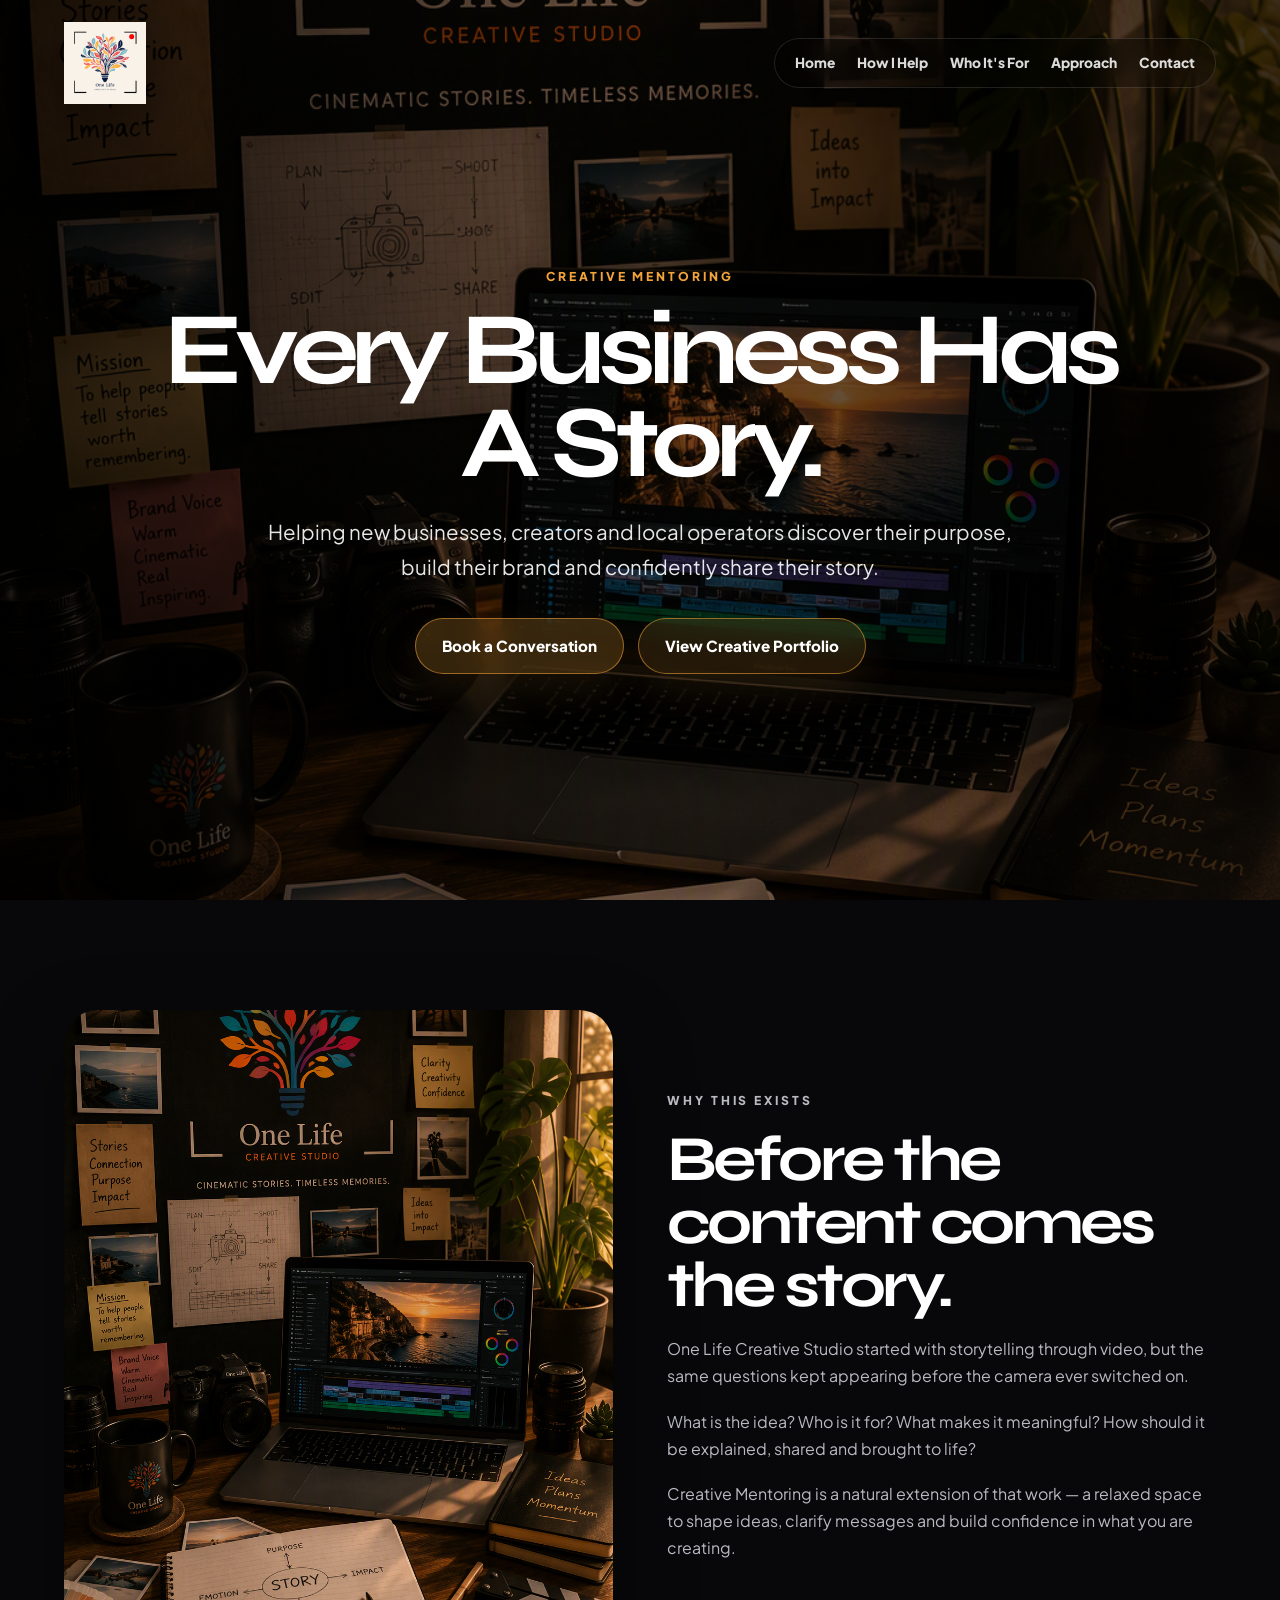
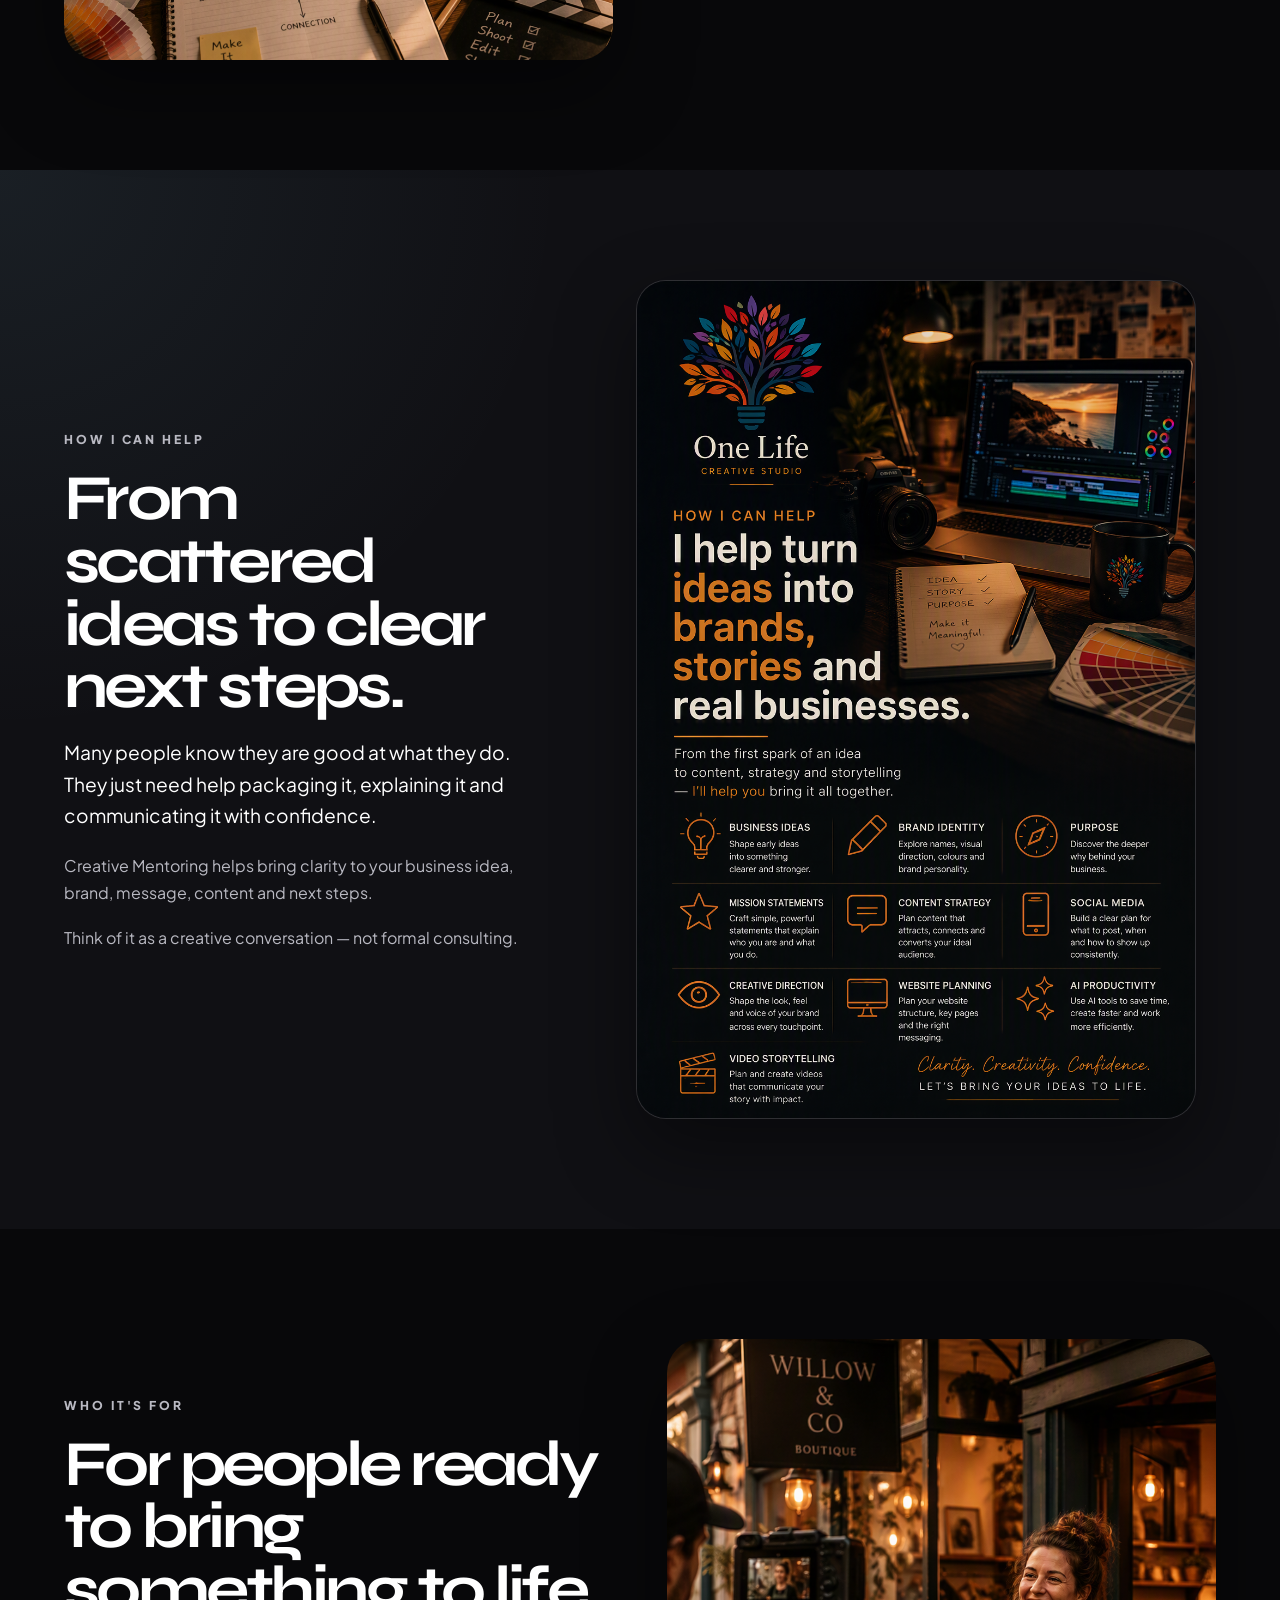
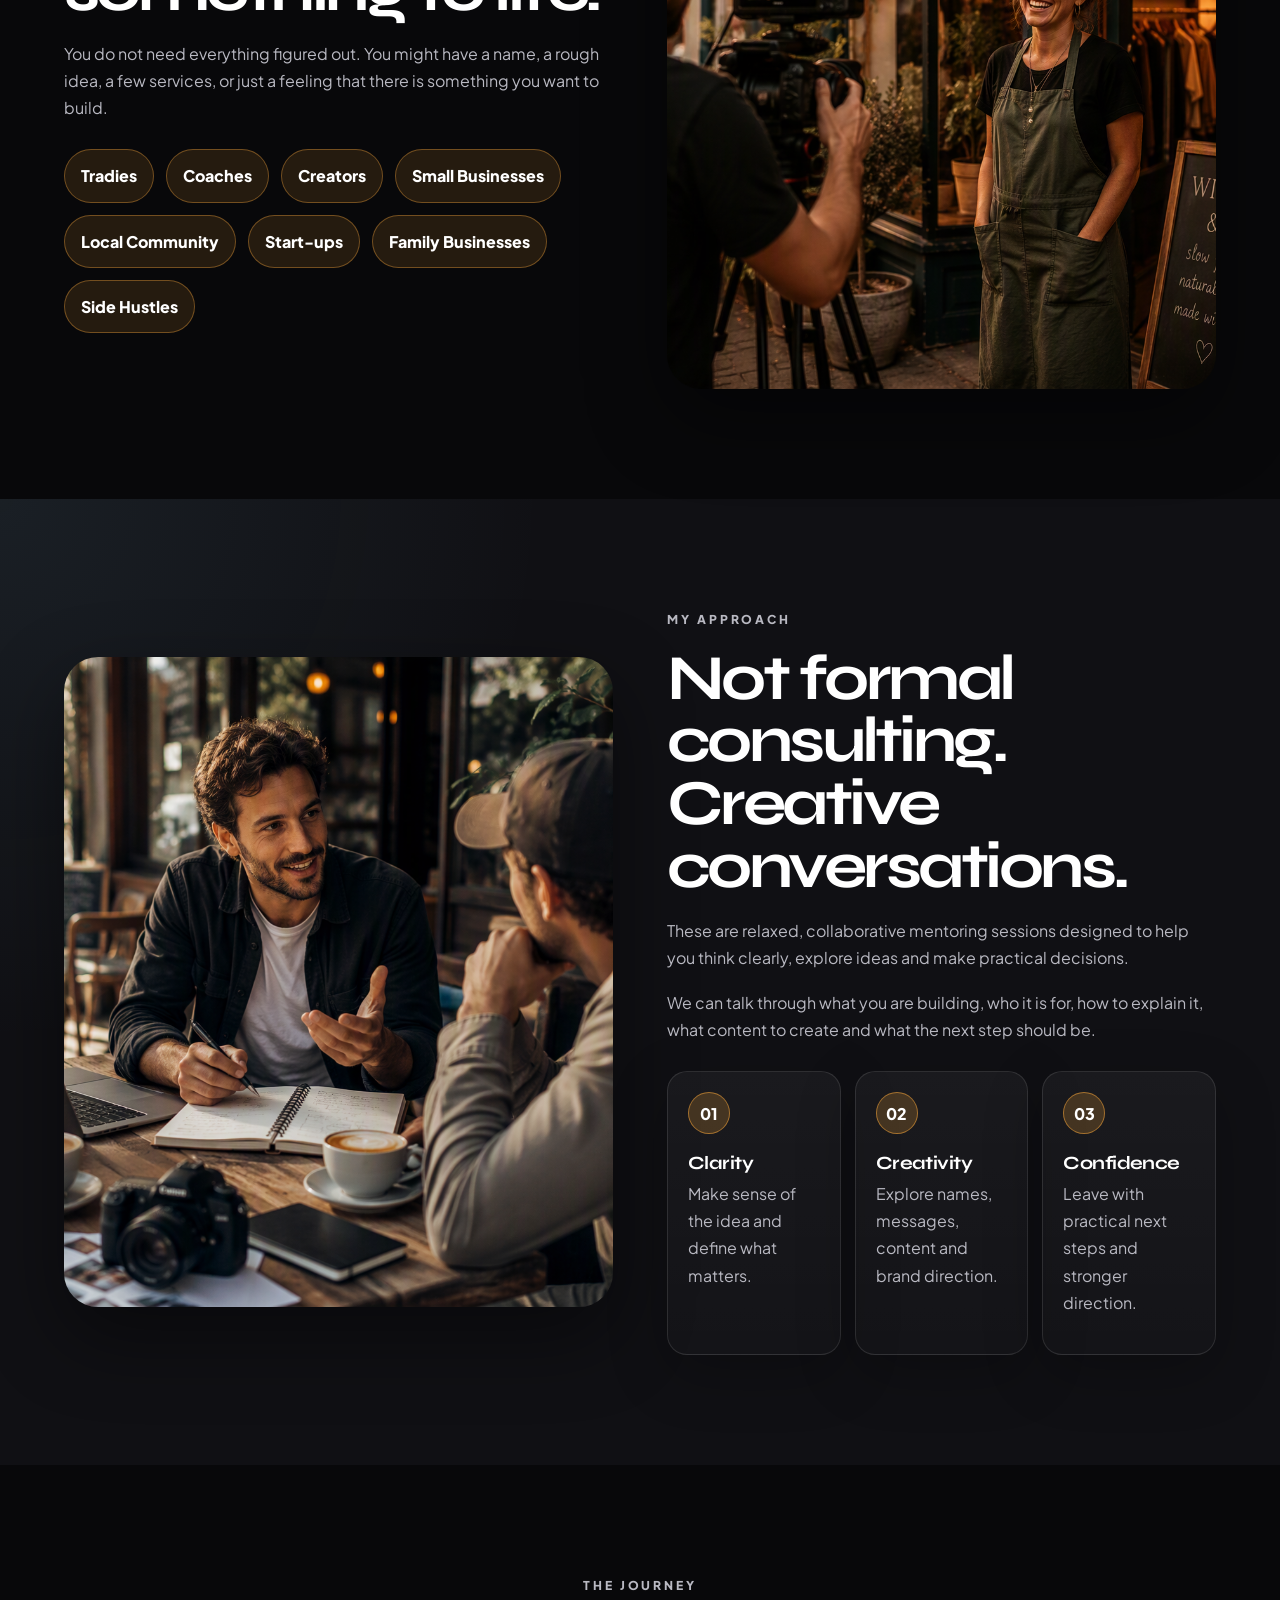
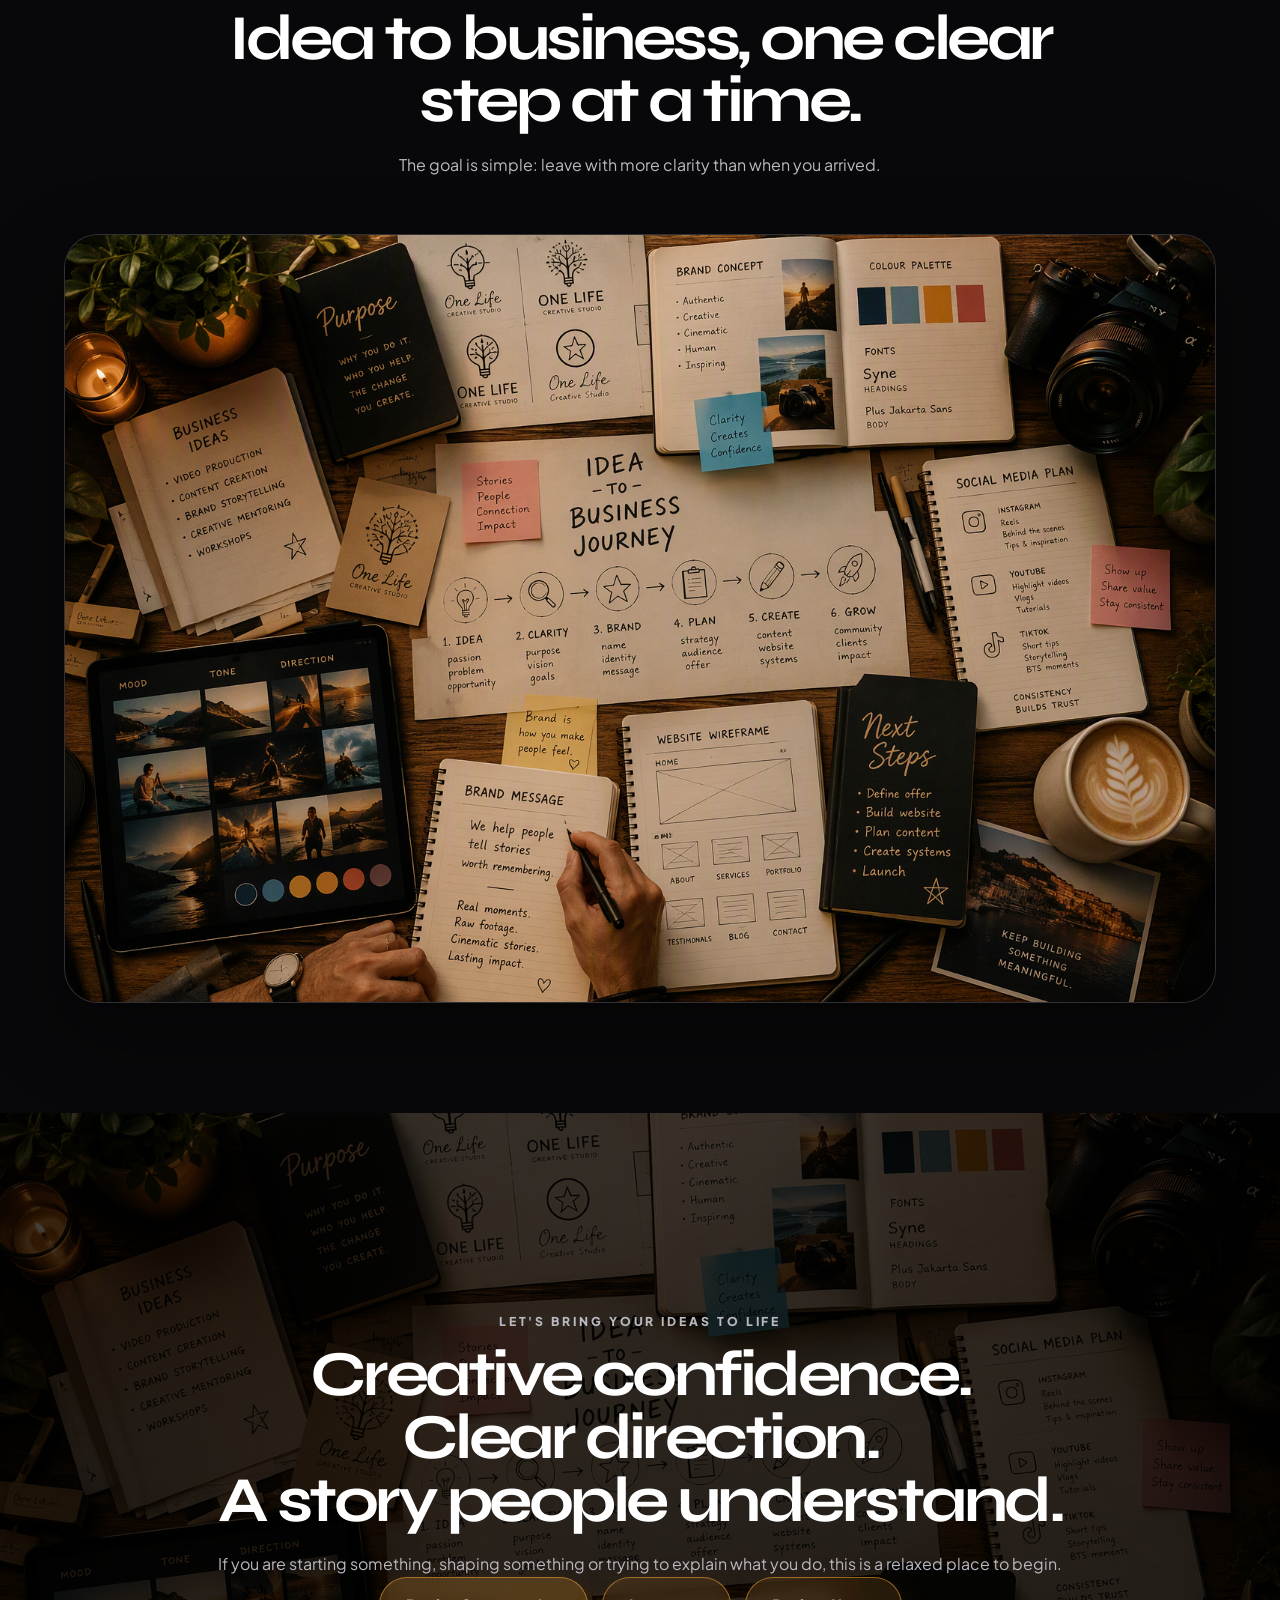
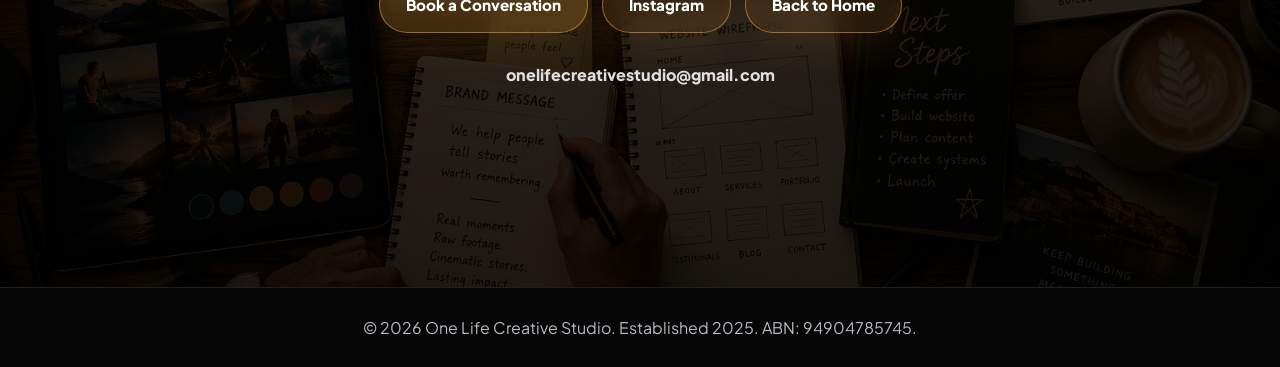
==== commit 1c6de7f9: "How I can help image update Image update" ====
--- a/creative-mentoring.html
+++ b/creative-mentoring.html
@@ -1,6 +1,9 @@
 <!DOCTYPE html>
 <html lang="en">
 <head>
+
+<link rel="canonical"
+href="https://onelifecreativestudio.com/creative-mentoring.html">
 
 <!-- Google tag (gtag.js) -->
 <script async src="https://www.googletagmanager.com/gtag/js?id=G-W9DHYK182R"></script>
@@ -22,7 +25,7 @@
 <header class="hero hero-static mentoring-hero" id="top"><div class="hero-static-bg" aria-hidden="true"></div><div class="hero-overlay hero-overlay-strong" aria-hidden="true"></div><nav class="site-nav" aria-label="Primary navigation"><a class="nav-brand" href="index.html"><img src="images/Homepage_images/One_Life_Creative_studio_business_logo.png" alt="One Life Creative Studio logo" /></a><button class="menu-toggle" type="button" aria-label="Open menu" aria-expanded="false" aria-controls="primary-navigation"><span></span><span></span><span></span></button><div class="nav-links" id="primary-navigation"><a href="index.html">Home</a><a href="#help">How I Help</a><a href="#for">Who It's For</a><a href="#approach">Approach</a><a href="#contact">Contact</a></div></nav><div class="hero-content reveal"><p class="eyebrow">Creative Mentoring</p><h1>Every Business Has A Story.</h1><p class="hero-subtitle">Helping new businesses, creators and local operators discover their purpose, build their brand and confidently share their story.</p><div class="button-row"><a class="btn btn-primary" href="mailto:onelifecreativestudio@gmail.com?subject=Creative%20Mentoring%20Conversation">Book a Conversation</a><a class="btn btn-secondary" href="index.html#work">View Creative Portfolio</a></div></div></header>
 <main id="main">
 <section class="section"><div class="container split"><div class="split-image reveal"><img src="images/creative-mentoring/Creative_mentoring_hero.png" alt="Creative planning desk with notebook, laptop, camera, sticky notes and warm sunrise light" loading="lazy" /></div><div class="split-content reveal"><p class="section-kicker">Why this exists</p><h2>Before the content comes the story.</h2><p>One Life Creative Studio started with storytelling through video, but the same questions kept appearing before the camera ever switched on.</p><p>What is the idea? Who is it for? What makes it meaningful? How should it be explained, shared and brought to life?</p><p>Creative Mentoring is a natural extension of that work — a relaxed space to shape ideas, clarify messages and build confidence in what you are creating.</p></div></div></section>
-<section class="section section-alt" id="help"><div class="container"><div class="how-help-layout"><div class="how-help-content reveal"><p class="section-kicker">How I can help</p><h2>From scattered ideas to clear next steps.</h2><p class="lead-text">Many people know they are good at what they do. They just need help packaging it, explaining it and communicating it with confidence.</p><p>Creative Mentoring helps bring clarity to your business idea, brand, message, content and next steps.</p><p>Think of it as a creative conversation — not formal consulting.</p></div><div class="how-help-image reveal"><img src="images/creative-mentoring/How_I_Can_Help_portrait.png" alt="How I can help creative mentoring overview showing business ideas, brand identity, purpose, mission statements, content strategy, social media, creative direction, website planning, AI productivity and video storytelling" loading="lazy" /></div></div></div></section>
+<section class="section section-alt" id="help"><div class="container"><div class="how-help-layout"><div class="how-help-content reveal"><p class="section-kicker">How I can help</p><h2>From scattered ideas to clear next steps.</h2><p class="lead-text">Many people know they are good at what they do. They just need help packaging it, explaining it and communicating it with confidence.</p><p>Creative Mentoring helps bring clarity to your business idea, brand, message, content and next steps.</p><p>Think of it as a creative conversation — not formal consulting.</p></div><div class="how-help-image reveal"><img src="images/creative-mentoring/How_I_can_help_portrait.png" alt="How I can help creative mentoring overview showing business ideas, brand identity, purpose, mission statements, content strategy, social media, creative direction, website planning, AI productivity and video storytelling" loading="lazy" /></div></div></div></section>
 <section class="section" id="for"><div class="container split split-reverse"><div class="split-content reveal"><p class="section-kicker">Who it's for</p><h2>For people ready to bring something to life.</h2><p>You do not need everything figured out. You might have a name, a rough idea, a few services, or just a feeling that there is something you want to build.</p><div class="tag-cloud"><span>Tradies</span><span>Coaches</span><span>Creators</span><span>Small Businesses</span><span>Local Community</span><span>Start-ups</span><span>Family Businesses</span><span>Side Hustles</span></div></div><div class="split-image reveal"><img src="images/creative-mentoring/coffe_shop_photooutside.png" alt="Camera filming a local boutique business owner outside a shopfront" loading="lazy" /></div></div></section>
 <section class="section section-alt" id="approach"><div class="container split"><div class="split-image reveal"><img src="images/creative-mentoring/Cafe_conversation.png" alt="Relaxed outdoor cafe conversation with coffee, notebook, laptop and camera" loading="lazy" /></div><div class="split-content reveal"><p class="section-kicker">My approach</p><h2>Not formal consulting. Creative conversations.</h2><p>These are relaxed, collaborative mentoring sessions designed to help you think clearly, explore ideas and make practical decisions.</p><p>We can talk through what you are building, who it is for, how to explain it, what content to create and what the next step should be.</p><div class="pillar-grid"><article><span>01</span><h3>Clarity</h3><p>Make sense of the idea and define what matters.</p></article><article><span>02</span><h3>Creativity</h3><p>Explore names, messages, content and brand direction.</p></article><article><span>03</span><h3>Confidence</h3><p>Leave with practical next steps and stronger direction.</p></article></div></div></div></section>
 <section class="section"><div class="container"><div class="section-heading reveal"><p class="section-kicker">The journey</p><h2>Idea to business, one clear step at a time.</h2><p>The goal is simple: leave with more clarity than when you arrived.</p></div><div class="feature-image-card reveal"><img src="images/creative-mentoring/Idea_Journey.png" alt="Idea to business journey planning board with brand, content, website and launch notes" loading="lazy" /></div></div></section>
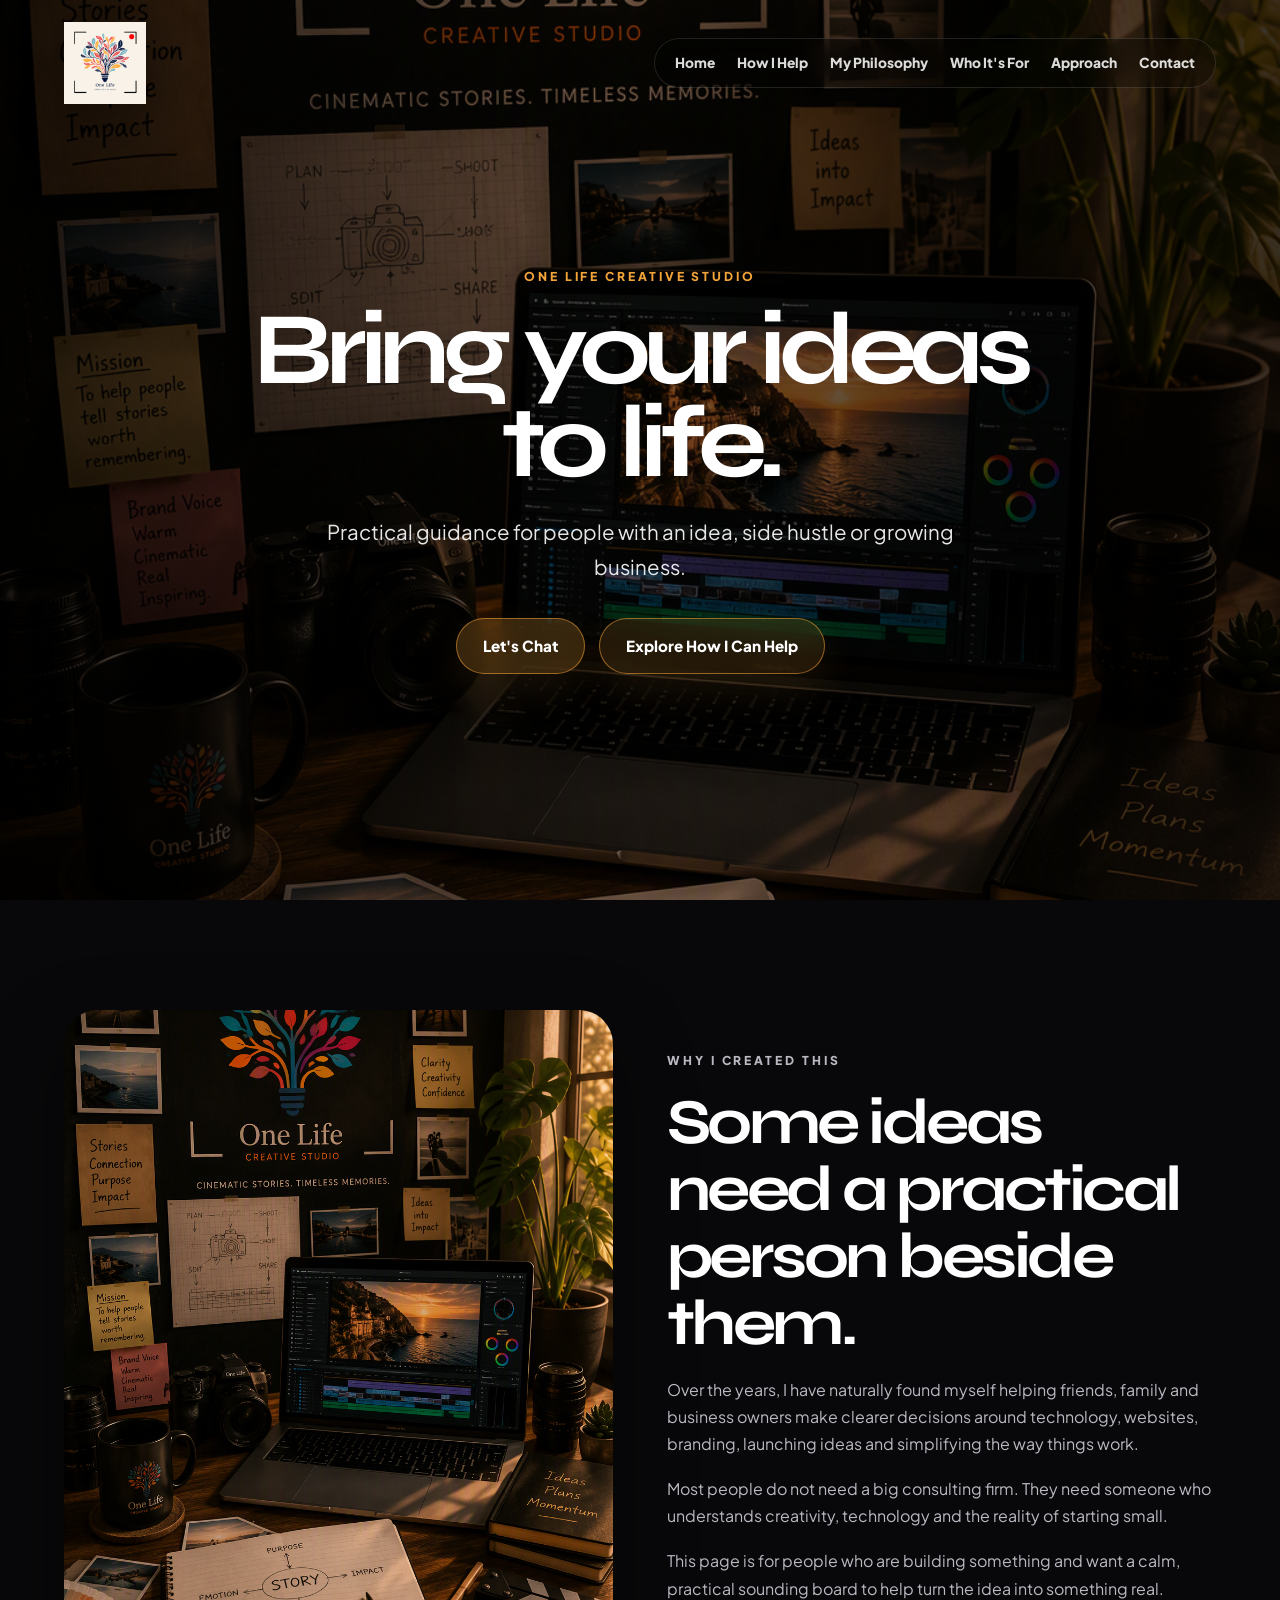
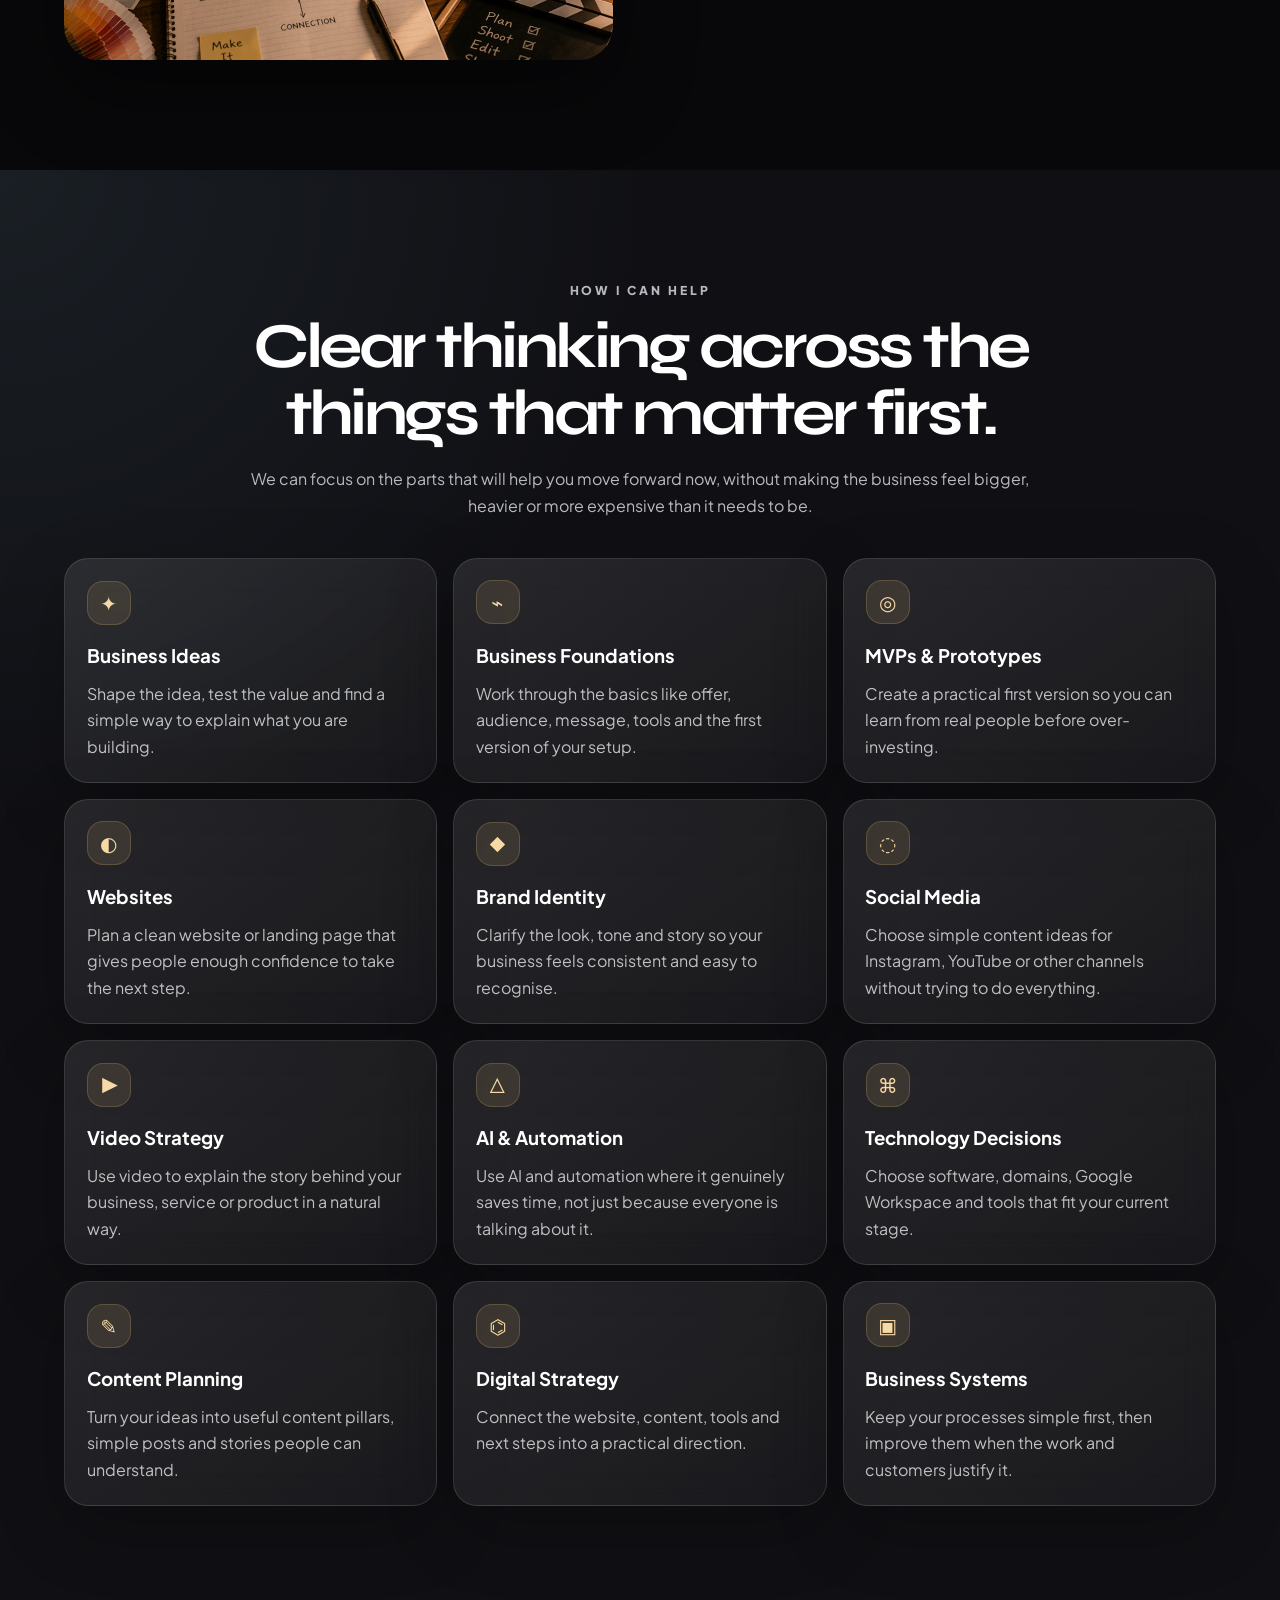
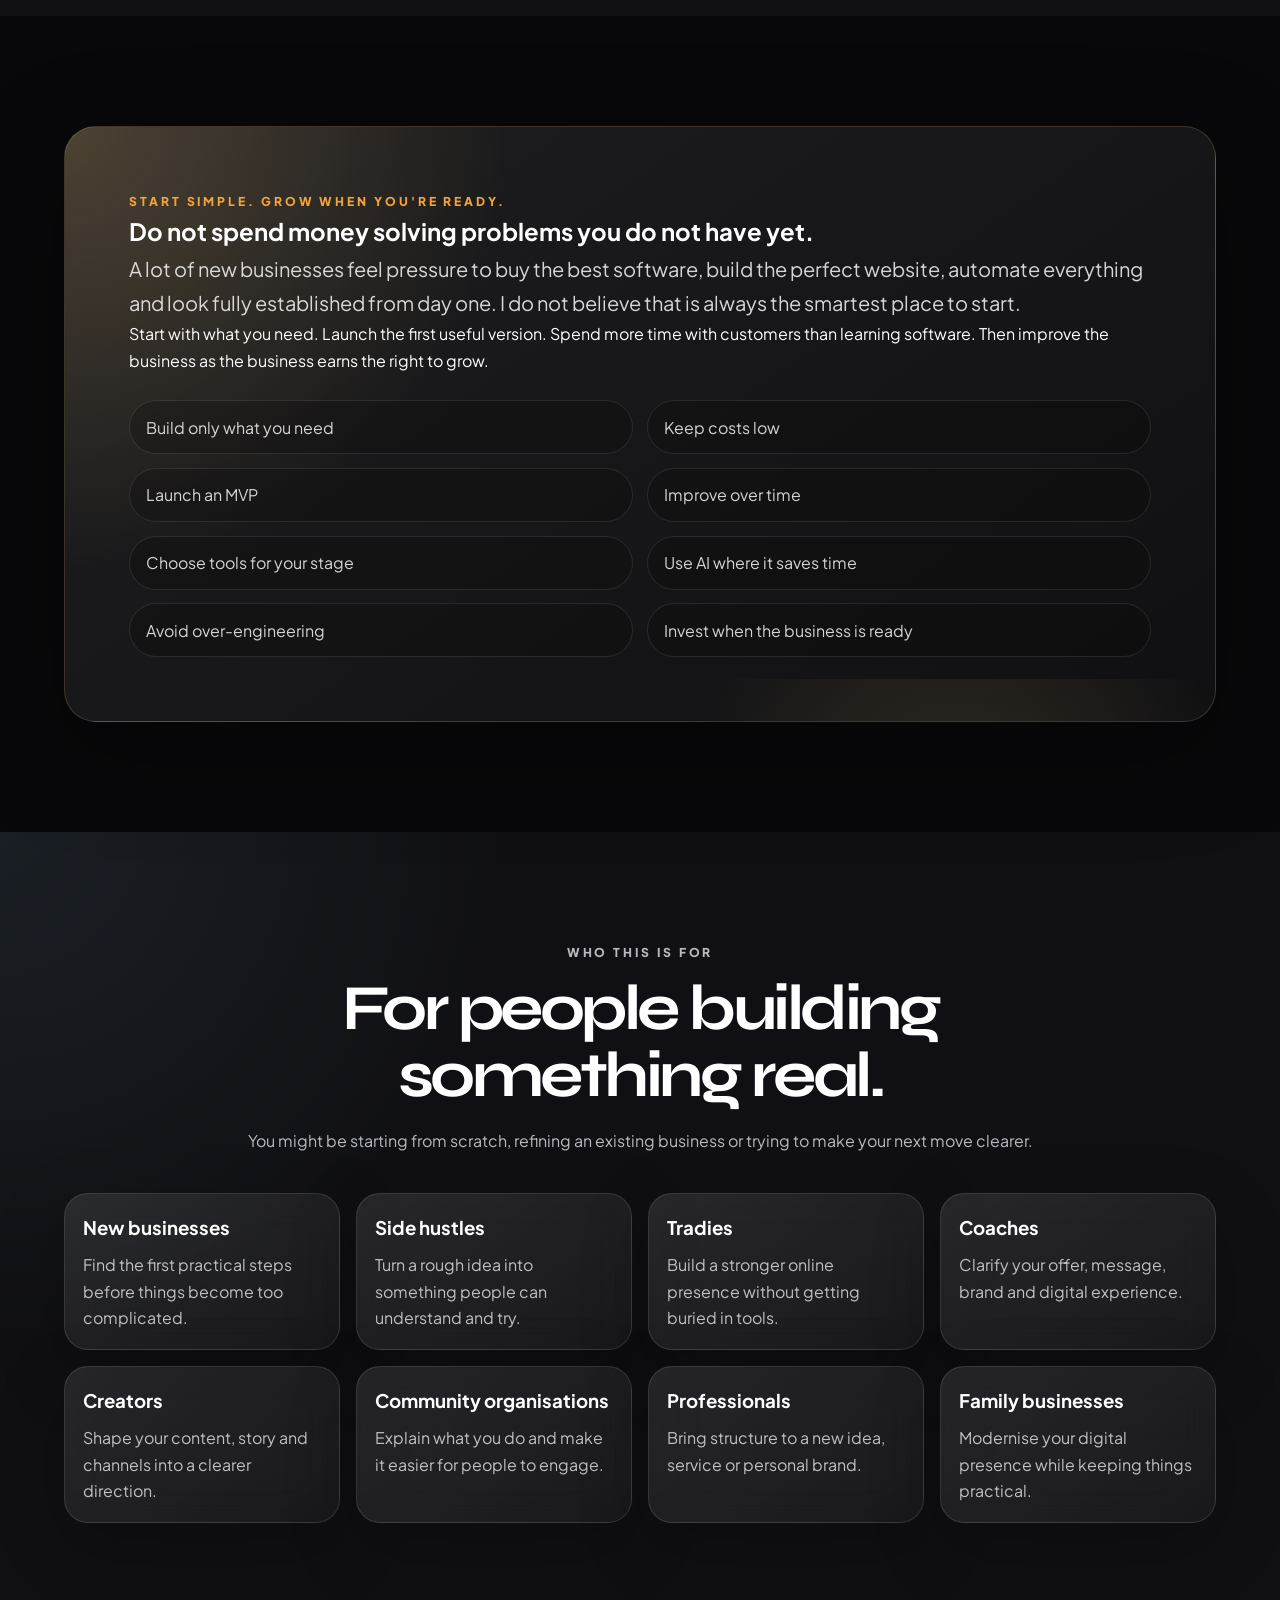
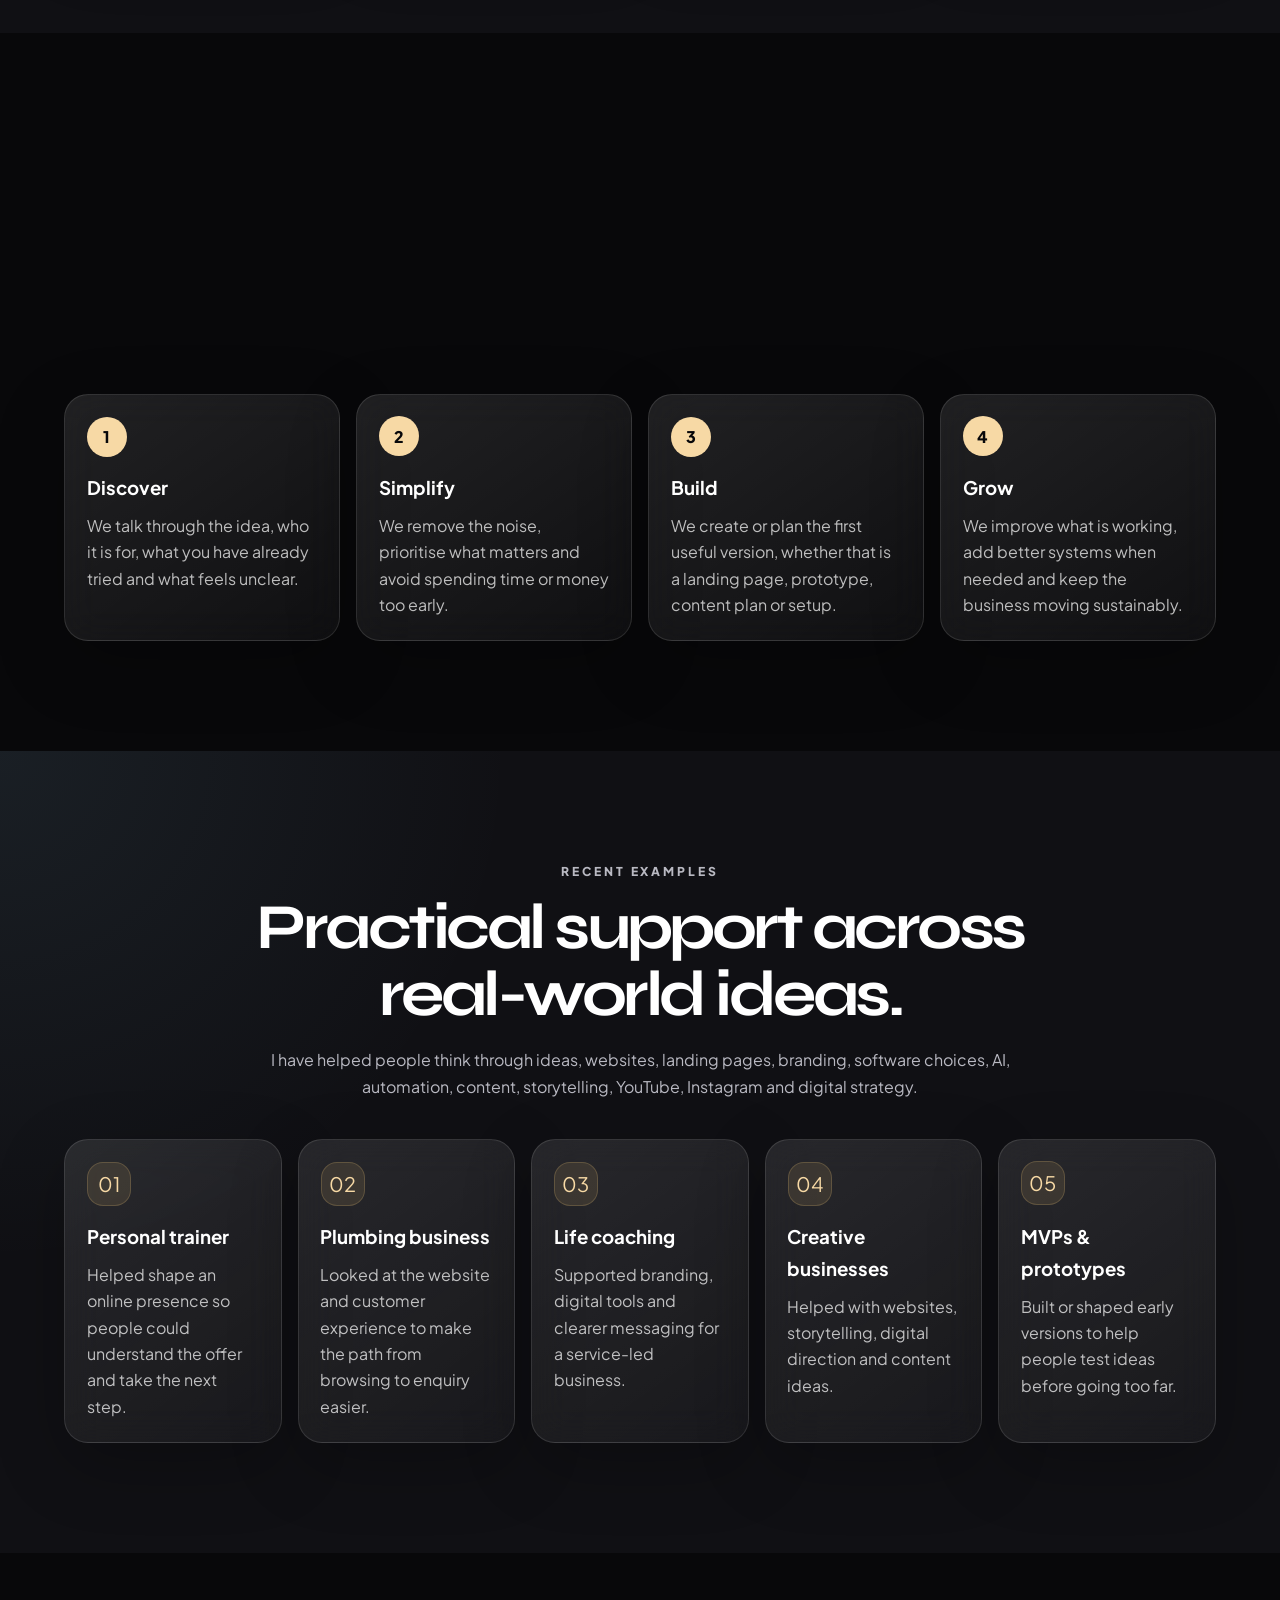
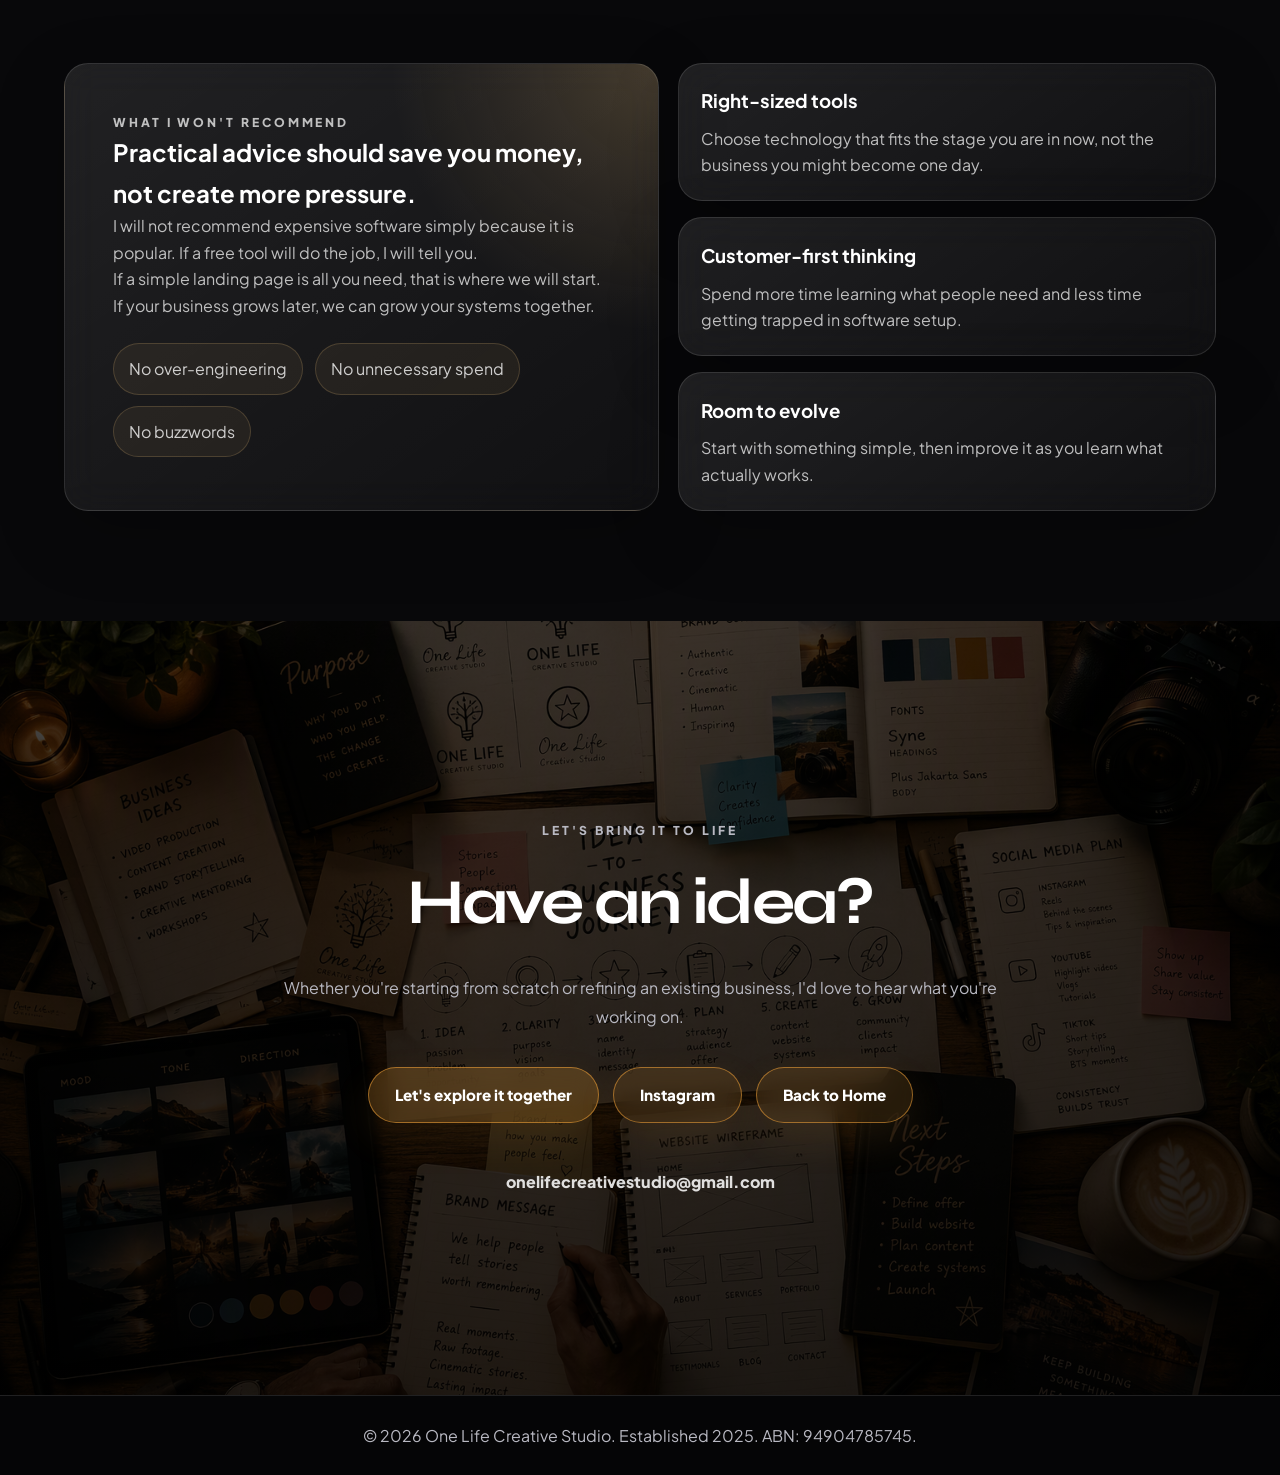
==== commit d59cd670: "Updates to bringing ideas Updates to bringing ideas together." ====
--- a/creative-mentoring.html
+++ b/creative-mentoring.html
@@ -1,34 +1,242 @@
 <!DOCTYPE html>
 <html lang="en">
 <head>
-
-<link rel="canonical"
-href="https://onelifecreativestudio.com/creative-mentoring.html">
-
+<link rel="canonical" href="https://onelifecreativestudio.com/creative-mentoring.html">
 <!-- Google tag (gtag.js) -->
 <script async src="https://www.googletagmanager.com/gtag/js?id=G-W9DHYK182R"></script>
 <script>
   window.dataLayer = window.dataLayer || [];
   function gtag(){dataLayer.push(arguments);}
   gtag('js', new Date());
-
   gtag('config', 'G-W9DHYK182R');
 </script>
-
-<meta charset="UTF-8" /><meta name="viewport" content="width=device-width, initial-scale=1.0" /><meta name="theme-color" content="#08080A" />
-<meta name="description" content="Creative Mentoring by One Life Creative Studio helps new businesses, creators and local operators find clarity, build confidence and share their story." />
-<meta name="keywords" content="creative mentoring, business clarity, brand story, business ideas, brand identity, content strategy, One Life Creative Studio" />
-<meta name="author" content="One Life Creative Studio" /><meta property="og:title" content="Creative Mentoring | One Life Creative Studio" /><meta property="og:description" content="Helping new businesses discover their purpose, build their brand and confidently share their story." /><meta property="og:type" content="website" /><meta property="og:image" content="images/creative-mentoring/Creative_mentoring_hero.png" />
-<title>Creative Mentoring | One Life Creative Studio</title><link rel="icon" type="image/png" href="images/Homepage_images/One_Life_Creative_studio_business_logo.png" /><link rel="preconnect" href="https://fonts.googleapis.com" /><link rel="preconnect" href="https://fonts.gstatic.com" crossorigin /><link href="https://fonts.googleapis.com/css2?family=Plus+Jakarta+Sans:wght@300;400;500;600;700;800&family=Syne:wght@700;800&display=swap" rel="stylesheet" /><link rel="stylesheet" href="style.css" />
+<meta charset="UTF-8" />
+<meta name="viewport" content="width=device-width, initial-scale=1.0" />
+<meta name="theme-color" content="#08080A" />
+<meta name="description" content="Practical guidance from One Life Creative Studio for people with an idea, side hustle or growing business. Start simple, launch smart, choose the right tools and grow over time." />
+<meta name="keywords" content="business ideas, MVP, prototypes, websites, brand identity, AI automation, digital strategy, landing pages, business systems, One Life Creative Studio" />
+<meta name="author" content="One Life Creative Studio" />
+<meta property="og:title" content="Bring Your Ideas To Life | One Life Creative Studio" />
+<meta property="og:description" content="Practical guidance for people with an idea, side hustle or growing business. Start simple, build what you need and grow when you're ready." />
+<meta property="og:type" content="website" />
+<meta property="og:image" content="images/creative-mentoring/Creative_mentoring_hero.png" />
+<title>Bring Your Ideas To Life | One Life Creative Studio</title>
+<link rel="icon" type="image/png" href="images/Homepage_images/One_Life_Creative_studio_business_logo.png" />
+<link rel="preconnect" href="https://fonts.googleapis.com" />
+<link rel="preconnect" href="https://fonts.gstatic.com" crossorigin />
+<link href="https://fonts.googleapis.com/css2?family=Plus+Jakarta+Sans:wght@300;400;500;600;700;800&family=Syne:wght@700;800&display=swap" rel="stylesheet" />
+<link rel="stylesheet" href="style.css" />
+<style>
+  .mentoring-page .mentoring-hero .hero-content { max-width: 860px; }
+  .mentoring-page .hero-subtitle { max-width: 720px; }
+  .mentoring-page .section-heading { max-width: 820px; margin: 0 auto 2.4rem; text-align: center; }
+  .mentoring-page .lead-text { font-size: clamp(1.05rem, 2vw, 1.25rem); color: rgba(255,255,255,.82); }
+  .mentoring-page .section-intro { max-width: 760px; margin: 0 auto 2.2rem; text-align: center; color: rgba(255,255,255,.72); }
+  .mentoring-page .mentoring-card-grid { display: grid; grid-template-columns: repeat(3, minmax(0, 1fr)); gap: 1rem; }
+  .mentoring-page .mentor-card,
+  .mentoring-page .example-card,
+  .mentoring-page .trust-card,
+  .mentoring-page .timeline-step,
+  .mentoring-page .audience-card {
+    position: relative;
+    overflow: hidden;
+    border: 1px solid rgba(255,255,255,.12);
+    background: linear-gradient(145deg, rgba(255,255,255,.10), rgba(255,255,255,.035));
+    border-radius: 24px;
+    padding: 1.35rem;
+    box-shadow: 0 22px 70px rgba(0,0,0,.24);
+    backdrop-filter: blur(18px);
+    -webkit-backdrop-filter: blur(18px);
+    transition: transform .28s ease, border-color .28s ease, background .28s ease;
+  }
+  .mentoring-page .mentor-card:hover,
+  .mentoring-page .example-card:hover,
+  .mentoring-page .trust-card:hover,
+  .mentoring-page .timeline-step:hover,
+  .mentoring-page .audience-card:hover { transform: translateY(-6px); border-color: rgba(214,174,111,.42); background: linear-gradient(145deg, rgba(214,174,111,.15), rgba(255,255,255,.045)); }
+  .mentoring-page .card-icon { width: 44px; height: 44px; display: grid; place-items: center; border-radius: 16px; margin-bottom: 1rem; color: #F7D9A5; background: rgba(214,174,111,.13); border: 1px solid rgba(214,174,111,.24); font-size: 1.25rem; }
+  .mentoring-page .mentor-card h3,
+  .mentoring-page .example-card h3,
+  .mentoring-page .trust-card h3,
+  .mentoring-page .timeline-step h3,
+  .mentoring-page .audience-card h3 { margin: 0 0 .55rem; }
+  .mentoring-page .mentor-card p,
+  .mentoring-page .example-card p,
+  .mentoring-page .trust-card p,
+  .mentoring-page .timeline-step p,
+  .mentoring-page .audience-card p { margin: 0; color: rgba(255,255,255,.72); line-height: 1.65; }
+  .mentoring-page .philosophy-panel { position: relative; overflow: hidden; border-radius: 32px; padding: clamp(2rem, 5vw, 4rem); border: 1px solid rgba(214,174,111,.22); background: radial-gradient(circle at top left, rgba(214,174,111,.26), transparent 34%), linear-gradient(145deg, rgba(255,255,255,.09), rgba(255,255,255,.035)); box-shadow: 0 30px 100px rgba(0,0,0,.34); }
+  .mentoring-page .philosophy-panel::after { content: ''; position: absolute; inset: auto -15% -40% 40%; height: 280px; background: radial-gradient(circle, rgba(214,174,111,.16), transparent 62%); pointer-events: none; }
+  .mentoring-page .philosophy-list { display: grid; grid-template-columns: repeat(2, minmax(0, 1fr)); gap: .85rem; margin-top: 1.6rem; }
+  .mentoring-page .philosophy-list span { border: 1px solid rgba(255,255,255,.10); border-radius: 999px; padding: .78rem 1rem; color: rgba(255,255,255,.82); background: rgba(0,0,0,.18); }
+  .mentoring-page .audience-grid { display: grid; grid-template-columns: repeat(4, minmax(0, 1fr)); gap: 1rem; }
+  .mentoring-page .audience-card { padding: 1.1rem; min-height: 120px; }
+  .mentoring-page .timeline { display: grid; grid-template-columns: repeat(4, minmax(0, 1fr)); gap: 1rem; counter-reset: steps; }
+  .mentoring-page .timeline-step { min-height: 210px; }
+  .mentoring-page .timeline-step .step-number { display: inline-flex; align-items: center; justify-content: center; width: 40px; height: 40px; border-radius: 50%; margin-bottom: 1rem; color: #08080A; background: #F7D9A5; font-weight: 800; }
+  .mentoring-page .example-grid { display: grid; grid-template-columns: repeat(5, minmax(0, 1fr)); gap: 1rem; }
+  .mentoring-page .example-card { min-height: 190px; }
+  .mentoring-page .trust-layout { display: grid; grid-template-columns: 1.05fr .95fr; gap: 1.2rem; align-items: stretch; }
+  .mentoring-page .trust-card.featured { padding: clamp(1.6rem, 4vw, 3rem); background: radial-gradient(circle at top right, rgba(214,174,111,.23), transparent 36%), linear-gradient(145deg, rgba(255,255,255,.10), rgba(255,255,255,.035)); }
+  .mentoring-page .trust-list { display: grid; gap: 1rem; }
+  .mentoring-page .mini-proof { display: flex; flex-wrap: wrap; gap: .7rem; margin-top: 1.5rem; }
+  .mentoring-page .mini-proof span { padding: .7rem .95rem; border-radius: 999px; border: 1px solid rgba(214,174,111,.22); color: rgba(255,255,255,.78); background: rgba(214,174,111,.08); }
+  @media (max-width: 1050px) { .mentoring-page .mentoring-card-grid, .mentoring-page .example-grid { grid-template-columns: repeat(2, minmax(0, 1fr)); } .mentoring-page .audience-grid, .mentoring-page .timeline { grid-template-columns: repeat(2, minmax(0, 1fr)); } .mentoring-page .trust-layout { grid-template-columns: 1fr; } }
+  @media (max-width: 680px) { .mentoring-page .mentoring-card-grid, .mentoring-page .example-grid, .mentoring-page .audience-grid, .mentoring-page .timeline, .mentoring-page .philosophy-list { grid-template-columns: 1fr; } .mentoring-page .mentor-card, .mentoring-page .example-card, .mentoring-page .trust-card, .mentoring-page .timeline-step, .mentoring-page .audience-card { border-radius: 20px; } }
+</style>
 </head>
-<body class="mentoring-page"><a class="skip-link" href="#main">Skip to main content</a>
-<header class="hero hero-static mentoring-hero" id="top"><div class="hero-static-bg" aria-hidden="true"></div><div class="hero-overlay hero-overlay-strong" aria-hidden="true"></div><nav class="site-nav" aria-label="Primary navigation"><a class="nav-brand" href="index.html"><img src="images/Homepage_images/One_Life_Creative_studio_business_logo.png" alt="One Life Creative Studio logo" /></a><button class="menu-toggle" type="button" aria-label="Open menu" aria-expanded="false" aria-controls="primary-navigation"><span></span><span></span><span></span></button><div class="nav-links" id="primary-navigation"><a href="index.html">Home</a><a href="#help">How I Help</a><a href="#for">Who It's For</a><a href="#approach">Approach</a><a href="#contact">Contact</a></div></nav><div class="hero-content reveal"><p class="eyebrow">Creative Mentoring</p><h1>Every Business Has A Story.</h1><p class="hero-subtitle">Helping new businesses, creators and local operators discover their purpose, build their brand and confidently share their story.</p><div class="button-row"><a class="btn btn-primary" href="mailto:onelifecreativestudio@gmail.com?subject=Creative%20Mentoring%20Conversation">Book a Conversation</a><a class="btn btn-secondary" href="index.html#work">View Creative Portfolio</a></div></div></header>
+<body class="mentoring-page">
+<a class="skip-link" href="#main">Skip to main content</a>
+<header class="hero hero-static mentoring-hero" id="top">
+  <div class="hero-static-bg" aria-hidden="true"></div>
+  <div class="hero-overlay hero-overlay-strong" aria-hidden="true"></div>
+  <nav class="site-nav" aria-label="Primary navigation">
+    <a class="nav-brand" href="index.html"><img src="images/Homepage_images/One_Life_Creative_studio_business_logo.png" alt="One Life Creative Studio logo" /></a>
+    <button class="menu-toggle" type="button" aria-label="Open menu" aria-expanded="false" aria-controls="primary-navigation"><span></span><span></span><span></span></button>
+    <div class="nav-links" id="primary-navigation">
+      <a href="index.html">Home</a>
+      <a href="#help">How I Help</a>
+      <a href="#philosophy">My Philosophy</a>
+      <a href="#for">Who It's For</a>
+      <a href="#approach">Approach</a>
+      <a href="#contact">Contact</a>
+    </div>
+  </nav>
+  <div class="hero-content reveal">
+    <p class="eyebrow">One Life Creative Studio</p>
+    <h1>Bring your ideas to life.</h1>
+    <p class="hero-subtitle">Practical guidance for people with an idea, side hustle or growing business.</p>
+    <div class="button-row">
+      <a class="btn btn-primary" href="mailto:onelifecreativestudio@gmail.com?subject=Let's%20Chat%20About%20My%20Idea">Let's Chat</a>
+      <a class="btn btn-secondary" href="#help">Explore How I Can Help</a>
+    </div>
+  </div>
+</header>
 <main id="main">
-<section class="section"><div class="container split"><div class="split-image reveal"><img src="images/creative-mentoring/Creative_mentoring_hero.png" alt="Creative planning desk with notebook, laptop, camera, sticky notes and warm sunrise light" loading="lazy" /></div><div class="split-content reveal"><p class="section-kicker">Why this exists</p><h2>Before the content comes the story.</h2><p>One Life Creative Studio started with storytelling through video, but the same questions kept appearing before the camera ever switched on.</p><p>What is the idea? Who is it for? What makes it meaningful? How should it be explained, shared and brought to life?</p><p>Creative Mentoring is a natural extension of that work — a relaxed space to shape ideas, clarify messages and build confidence in what you are creating.</p></div></div></section>
-<section class="section section-alt" id="help"><div class="container"><div class="how-help-layout"><div class="how-help-content reveal"><p class="section-kicker">How I can help</p><h2>From scattered ideas to clear next steps.</h2><p class="lead-text">Many people know they are good at what they do. They just need help packaging it, explaining it and communicating it with confidence.</p><p>Creative Mentoring helps bring clarity to your business idea, brand, message, content and next steps.</p><p>Think of it as a creative conversation — not formal consulting.</p></div><div class="how-help-image reveal"><img src="images/creative-mentoring/How_I_can_help_portrait.png" alt="How I can help creative mentoring overview showing business ideas, brand identity, purpose, mission statements, content strategy, social media, creative direction, website planning, AI productivity and video storytelling" loading="lazy" /></div></div></div></section>
-<section class="section" id="for"><div class="container split split-reverse"><div class="split-content reveal"><p class="section-kicker">Who it's for</p><h2>For people ready to bring something to life.</h2><p>You do not need everything figured out. You might have a name, a rough idea, a few services, or just a feeling that there is something you want to build.</p><div class="tag-cloud"><span>Tradies</span><span>Coaches</span><span>Creators</span><span>Small Businesses</span><span>Local Community</span><span>Start-ups</span><span>Family Businesses</span><span>Side Hustles</span></div></div><div class="split-image reveal"><img src="images/creative-mentoring/coffe_shop_photooutside.png" alt="Camera filming a local boutique business owner outside a shopfront" loading="lazy" /></div></div></section>
-<section class="section section-alt" id="approach"><div class="container split"><div class="split-image reveal"><img src="images/creative-mentoring/Cafe_conversation.png" alt="Relaxed outdoor cafe conversation with coffee, notebook, laptop and camera" loading="lazy" /></div><div class="split-content reveal"><p class="section-kicker">My approach</p><h2>Not formal consulting. Creative conversations.</h2><p>These are relaxed, collaborative mentoring sessions designed to help you think clearly, explore ideas and make practical decisions.</p><p>We can talk through what you are building, who it is for, how to explain it, what content to create and what the next step should be.</p><div class="pillar-grid"><article><span>01</span><h3>Clarity</h3><p>Make sense of the idea and define what matters.</p></article><article><span>02</span><h3>Creativity</h3><p>Explore names, messages, content and brand direction.</p></article><article><span>03</span><h3>Confidence</h3><p>Leave with practical next steps and stronger direction.</p></article></div></div></div></section>
-<section class="section"><div class="container"><div class="section-heading reveal"><p class="section-kicker">The journey</p><h2>Idea to business, one clear step at a time.</h2><p>The goal is simple: leave with more clarity than when you arrived.</p></div><div class="feature-image-card reveal"><img src="images/creative-mentoring/Idea_Journey.png" alt="Idea to business journey planning board with brand, content, website and launch notes" loading="lazy" /></div></div></section>
-<section class="final-cta mentoring-final" id="contact"><div class="final-content reveal"><p class="section-kicker">Let's bring your ideas to life</p><h2>Creative confidence.<br />Clear direction.<br />A story people understand.</h2><p>If you are starting something, shaping something or trying to explain what you do, this is a relaxed place to begin.</p><div class="button-row"><a class="btn btn-primary" href="mailto:onelifecreativestudio@gmail.com?subject=Creative%20Mentoring%20Conversation">Book a Conversation</a><a class="btn btn-secondary" href="https://www.instagram.com/onelifecreativestudio/" target="_blank" rel="noopener noreferrer">Instagram</a><a class="btn btn-secondary" href="index.html">Back to Home</a></div><a class="email-link" href="mailto:onelifecreativestudio@gmail.com">onelifecreativestudio@gmail.com</a></div></section>
-</main><footer class="footer-note"><p>© <span id="year"></span> One Life Creative Studio. Established 2025. ABN: 94904785745.</p></footer><script src="script.js"></script>
-</body></html>+  <section class="section">
+    <div class="container split">
+      <div class="split-image reveal"><img src="images/creative-mentoring/Creative_mentoring_hero.png" alt="Creative planning workspace with notebook, laptop, camera and warm light" loading="lazy" /></div>
+      <div class="split-content reveal">
+        <p class="section-kicker">Why I created this</p>
+        <h2>Some ideas need a practical person beside them.</h2>
+        <p>Over the years, I have naturally found myself helping friends, family and business owners make clearer decisions around technology, websites, branding, launching ideas and simplifying the way things work.</p>
+        <p>Most people do not need a big consulting firm. They need someone who understands creativity, technology and the reality of starting small.</p>
+        <p>This page is for people who are building something and want a calm, practical sounding board to help turn the idea into something real.</p>
+      </div>
+    </div>
+  </section>
+
+  <section class="section section-alt" id="help">
+    <div class="container">
+      <div class="section-heading reveal">
+        <p class="section-kicker">How I can help</p>
+        <h2>Clear thinking across the things that matter first.</h2>
+        <p>We can focus on the parts that will help you move forward now, without making the business feel bigger, heavier or more expensive than it needs to be.</p>
+      </div>
+      <div class="mentoring-card-grid reveal">
+        <article class="mentor-card"><div class="card-icon" aria-hidden="true">✦</div><h3>Business Ideas</h3><p>Shape the idea, test the value and find a simple way to explain what you are building.</p></article>
+        <article class="mentor-card"><div class="card-icon" aria-hidden="true">⌁</div><h3>Business Foundations</h3><p>Work through the basics like offer, audience, message, tools and the first version of your setup.</p></article>
+        <article class="mentor-card"><div class="card-icon" aria-hidden="true">◎</div><h3>MVPs &amp; Prototypes</h3><p>Create a practical first version so you can learn from real people before over-investing.</p></article>
+        <article class="mentor-card"><div class="card-icon" aria-hidden="true">◐</div><h3>Websites</h3><p>Plan a clean website or landing page that gives people enough confidence to take the next step.</p></article>
+        <article class="mentor-card"><div class="card-icon" aria-hidden="true">◆</div><h3>Brand Identity</h3><p>Clarify the look, tone and story so your business feels consistent and easy to recognise.</p></article>
+        <article class="mentor-card"><div class="card-icon" aria-hidden="true">◌</div><h3>Social Media</h3><p>Choose simple content ideas for Instagram, YouTube or other channels without trying to do everything.</p></article>
+        <article class="mentor-card"><div class="card-icon" aria-hidden="true">▶</div><h3>Video Strategy</h3><p>Use video to explain the story behind your business, service or product in a natural way.</p></article>
+        <article class="mentor-card"><div class="card-icon" aria-hidden="true">△</div><h3>AI &amp; Automation</h3><p>Use AI and automation where it genuinely saves time, not just because everyone is talking about it.</p></article>
+        <article class="mentor-card"><div class="card-icon" aria-hidden="true">⌘</div><h3>Technology Decisions</h3><p>Choose software, domains, Google Workspace and tools that fit your current stage.</p></article>
+        <article class="mentor-card"><div class="card-icon" aria-hidden="true">✎</div><h3>Content Planning</h3><p>Turn your ideas into useful content pillars, simple posts and stories people can understand.</p></article>
+        <article class="mentor-card"><div class="card-icon" aria-hidden="true">⌬</div><h3>Digital Strategy</h3><p>Connect the website, content, tools and next steps into a practical direction.</p></article>
+        <article class="mentor-card"><div class="card-icon" aria-hidden="true">▣</div><h3>Business Systems</h3><p>Keep your processes simple first, then improve them when the work and customers justify it.</p></article>
+      </div>
+    </div>
+  </section>
+
+  <section class="section" id="philosophy">
+    <div class="container">
+      <div class="philosophy-panel reveal">
+        <p class="section-kicker">Start simple. Grow when you're ready.</p>
+        <h2>Do not spend money solving problems you do not have yet.</h2>
+        <p class="lead-text">A lot of new businesses feel pressure to buy the best software, build the perfect website, automate everything and look fully established from day one. I do not believe that is always the smartest place to start.</p>
+        <p>Start with what you need. Launch the first useful version. Spend more time with customers than learning software. Then improve the business as the business earns the right to grow.</p>
+        <div class="philosophy-list" aria-label="Practical business philosophy">
+          <span>Build only what you need</span><span>Keep costs low</span><span>Launch an MVP</span><span>Improve over time</span><span>Choose tools for your stage</span><span>Use AI where it saves time</span><span>Avoid over-engineering</span><span>Invest when the business is ready</span>
+        </div>
+      </div>
+    </div>
+  </section>
+
+  <section class="section section-alt" id="for">
+    <div class="container">
+      <div class="section-heading reveal"><p class="section-kicker">Who this is for</p><h2>For people building something real.</h2><p>You might be starting from scratch, refining an existing business or trying to make your next move clearer.</p></div>
+      <div class="audience-grid reveal">
+        <article class="audience-card"><h3>New businesses</h3><p>Find the first practical steps before things become too complicated.</p></article>
+        <article class="audience-card"><h3>Side hustles</h3><p>Turn a rough idea into something people can understand and try.</p></article>
+        <article class="audience-card"><h3>Tradies</h3><p>Build a stronger online presence without getting buried in tools.</p></article>
+        <article class="audience-card"><h3>Coaches</h3><p>Clarify your offer, message, brand and digital experience.</p></article>
+        <article class="audience-card"><h3>Creators</h3><p>Shape your content, story and channels into a clearer direction.</p></article>
+        <article class="audience-card"><h3>Community organisations</h3><p>Explain what you do and make it easier for people to engage.</p></article>
+        <article class="audience-card"><h3>Professionals</h3><p>Bring structure to a new idea, service or personal brand.</p></article>
+        <article class="audience-card"><h3>Family businesses</h3><p>Modernise your digital presence while keeping things practical.</p></article>
+      </div>
+    </div>
+  </section>
+
+  <section class="section" id="approach">
+    <div class="container">
+      <div class="section-heading reveal"><p class="section-kicker">How we'll work together</p><h2>A simple path from idea to action.</h2><p>Relaxed conversations, clear decisions and practical next steps.</p></div>
+      <div class="timeline reveal" aria-label="How we will work together timeline">
+        <article class="timeline-step"><span class="step-number">1</span><h3>Discover</h3><p>We talk through the idea, who it is for, what you have already tried and what feels unclear.</p></article>
+        <article class="timeline-step"><span class="step-number">2</span><h3>Simplify</h3><p>We remove the noise, prioritise what matters and avoid spending time or money too early.</p></article>
+        <article class="timeline-step"><span class="step-number">3</span><h3>Build</h3><p>We create or plan the first useful version, whether that is a landing page, prototype, content plan or setup.</p></article>
+        <article class="timeline-step"><span class="step-number">4</span><h3>Grow</h3><p>We improve what is working, add better systems when needed and keep the business moving sustainably.</p></article>
+      </div>
+    </div>
+  </section>
+
+  <section class="section section-alt">
+    <div class="container">
+      <div class="section-heading reveal"><p class="section-kicker">Recent examples</p><h2>Practical support across real-world ideas.</h2><p>I have helped people think through ideas, websites, landing pages, branding, software choices, AI, automation, content, storytelling, YouTube, Instagram and digital strategy.</p></div>
+      <div class="example-grid reveal">
+        <article class="example-card"><div class="card-icon" aria-hidden="true">01</div><h3>Personal trainer</h3><p>Helped shape an online presence so people could understand the offer and take the next step.</p></article>
+        <article class="example-card"><div class="card-icon" aria-hidden="true">02</div><h3>Plumbing business</h3><p>Looked at the website and customer experience to make the path from browsing to enquiry easier.</p></article>
+        <article class="example-card"><div class="card-icon" aria-hidden="true">03</div><h3>Life coaching</h3><p>Supported branding, digital tools and clearer messaging for a service-led business.</p></article>
+        <article class="example-card"><div class="card-icon" aria-hidden="true">04</div><h3>Creative businesses</h3><p>Helped with websites, storytelling, digital direction and content ideas.</p></article>
+        <article class="example-card"><div class="card-icon" aria-hidden="true">05</div><h3>MVPs &amp; prototypes</h3><p>Built or shaped early versions to help people test ideas before going too far.</p></article>
+      </div>
+    </div>
+  </section>
+
+  <section class="section">
+    <div class="container trust-layout reveal">
+      <article class="trust-card featured">
+        <p class="section-kicker">What I won't recommend</p>
+        <h2>Practical advice should save you money, not create more pressure.</h2>
+        <p>I will not recommend expensive software simply because it is popular. If a free tool will do the job, I will tell you.</p>
+        <p>If a simple landing page is all you need, that is where we will start. If your business grows later, we can grow your systems together.</p>
+        <div class="mini-proof"><span>No over-engineering</span><span>No unnecessary spend</span><span>No buzzwords</span></div>
+      </article>
+      <div class="trust-list">
+        <article class="trust-card"><h3>Right-sized tools</h3><p>Choose technology that fits the stage you are in now, not the business you might become one day.</p></article>
+        <article class="trust-card"><h3>Customer-first thinking</h3><p>Spend more time learning what people need and less time getting trapped in software setup.</p></article>
+        <article class="trust-card"><h3>Room to evolve</h3><p>Start with something simple, then improve it as you learn what actually works.</p></article>
+      </div>
+    </div>
+  </section>
+
+  <section class="final-cta mentoring-final" id="contact">
+    <div class="final-content reveal">
+      <p class="section-kicker">Let's bring it to life</p>
+      <h2>Have an idea?</h2>
+      <p>Whether you're starting from scratch or refining an existing business, I'd love to hear what you're working on.</p>
+      <div class="button-row">
+        <a class="btn btn-primary" href="mailto:onelifecreativestudio@gmail.com?subject=Let's%20Explore%20My%20Idea%20Together">Let's explore it together</a>
+        <a class="btn btn-secondary" href="https://www.instagram.com/onelifecreativestudio/" target="_blank" rel="noopener noreferrer">Instagram</a>
+        <a class="btn btn-secondary" href="index.html">Back to Home</a>
+      </div>
+      <a class="email-link" href="mailto:onelifecreativestudio@gmail.com">onelifecreativestudio@gmail.com</a>
+    </div>
+  </section>
+</main>
+<footer class="footer-note"><p>© <span id="year"></span> One Life Creative Studio. Established 2025. ABN: 94904785745.</p></footer>
+<script src="script.js"></script>
+</body>
+</html>
--- a/style.css
+++ b/style.css
@@ -1 +1,71 @@
-:root{--orange:#F2A33A;--dark:#08080A;--dark-2:#101014;--card:#17171C;--text:#fff;--muted:#B9B9C2;--border:rgba(255,255,255,.11);--shadow:0 30px 80px rgba(0,0,0,.45);--button-bg:rgba(242,163,58,.14);--button-border:rgba(242,163,58,.55)}*{box-sizing:border-box;margin:0;padding:0}html{scroll-behavior:smooth}body{font-family:"Plus Jakarta Sans",system-ui,-apple-system,BlinkMacSystemFont,"Segoe UI",sans-serif;background:var(--dark);color:var(--text);line-height:1.7;overflow-x:hidden}body.menu-open{overflow:hidden}img,video{max-width:100%;display:block}a{color:inherit;text-decoration:none}.skip-link{position:fixed;top:12px;left:12px;z-index:999;transform:translateY(-160%);background:#fff;color:#000;padding:10px 14px;border-radius:999px;font-weight:800}.skip-link:focus{transform:translateY(0)}.container{width:min(1180px,90%);margin:0 auto}.hero{position:relative;min-height:100vh;overflow:hidden;display:flex;align-items:center;justify-content:center;text-align:center;background:#000}.hero-video,.hero-static-bg{position:absolute;inset:0;width:100%;height:100%;object-fit:cover;object-position:center;z-index:0}.hero-static-bg{background:center/cover no-repeat}.mentoring-hero .hero-static-bg{background-image:url("images/creative-mentoring/Creative_mentoring_hero.png")}.hero-overlay{position:absolute;inset:0;background:radial-gradient(circle at 50% 35%,rgba(242,163,58,.14),transparent 34%),linear-gradient(rgba(0,0,0,.36),rgba(0,0,0,.84));z-index:1}.hero-overlay-strong{background:linear-gradient(90deg,rgba(0,0,0,.78),rgba(0,0,0,.42),rgba(0,0,0,.78))}.site-nav{position:absolute;top:0;left:0;z-index:5;width:100%;padding:22px 5%;display:flex;align-items:center;justify-content:space-between}.nav-brand img{width:82px;height:82px;object-fit:contain;filter:drop-shadow(0 14px 28px rgba(0,0,0,.45))}.nav-links{display:flex;align-items:center;gap:22px;background:rgba(0,0,0,.24);border:1px solid rgba(255,255,255,.12);backdrop-filter:blur(14px);padding:12px 20px;border-radius:999px}.nav-links a{font-size:.86rem;font-weight:800;color:rgba(255,255,255,.86)}.nav-links a:hover{color:var(--orange)}.menu-toggle{display:none;width:48px;height:48px;border-radius:50%;border:1px solid rgba(255,255,255,.18);background:rgba(0,0,0,.28);backdrop-filter:blur(10px);cursor:pointer;align-items:center;justify-content:center;flex-direction:column;gap:5px}.menu-toggle span{width:20px;height:2px;background:#fff;border-radius:999px;transition:transform .25s ease,opacity .25s ease}.menu-toggle[aria-expanded="true"] span:nth-child(1){transform:translateY(7px) rotate(45deg)}.menu-toggle[aria-expanded="true"] span:nth-child(2){opacity:0}.menu-toggle[aria-expanded="true"] span:nth-child(3){transform:translateY(-7px) rotate(-45deg)}.hero-content{position:relative;z-index:2;width:min(990px,90%);padding:130px 0 90px}.eyebrow,.section-kicker,.card-tag{text-transform:uppercase;letter-spacing:.24em;font-size:.76rem;font-weight:900;color:var(--orange)}.hero h1{font-family:"Syne",sans-serif;font-size:clamp(3.2rem,8vw,7rem);line-height:.9;letter-spacing:-.07em;margin:18px auto 26px}.hero-subtitle{max-width:790px;margin:0 auto 34px;color:rgba(255,255,255,.9);font-size:clamp(1.05rem,2vw,1.28rem)}.button-row{display:flex;flex-wrap:wrap;justify-content:center;gap:14px}.button-row-left{justify-content:flex-start}.btn{display:inline-flex;align-items:center;justify-content:center;min-height:48px;padding:14px 26px;border-radius:999px;font-weight:900;font-size:.95rem;transition:.25s}.btn:hover{transform:translateY(-3px)}.btn-primary,.btn-secondary{color:#fff;border:1px solid var(--button-border);background:var(--button-bg);backdrop-filter:blur(12px);box-shadow:0 16px 40px rgba(242,163,58,.10)}.btn-primary{background:rgba(242,163,58,.22)}.scroll-cue{position:absolute;bottom:34px;left:50%;transform:translateX(-50%);z-index:4;width:32px;height:52px;border:1px solid rgba(255,255,255,.34);border-radius:999px;display:flex;justify-content:center;padding-top:10px}.scroll-cue span{width:5px;height:9px;border-radius:999px;background:#fff;animation:scrollPulse 1.5s infinite}@keyframes scrollPulse{0%{opacity:0;transform:translateY(0)}40%{opacity:1}100%{opacity:0;transform:translateY(18px)}}.feature-image-section{padding:38px 0 20px;background:var(--dark)}.feature-image-card{border-radius:34px;overflow:hidden;border:1px solid var(--border);box-shadow:var(--shadow);background:var(--card)}.feature-image-card img{width:100%;height:auto;object-fit:cover}.section{padding:110px 0;background:var(--dark)}.section-alt{background:radial-gradient(circle at top left,rgba(140,207,233,.08),transparent 34%),var(--dark-2)}.section-heading{max-width:850px;margin:0 auto 56px;text-align:center}.section-heading h2,.split-content h2,.final-content h2,.how-help-content h2{font-family:"Syne",sans-serif;font-size:clamp(2.3rem,5vw,4.4rem);line-height:.98;letter-spacing:-.055em;margin:12px 0 18px}.section-heading p,.split-content p,.process-card p,.service-content p,.video-info p,.final-content p,.footer-note p,.pillar-grid p,.how-help-content p{color:var(--muted)}.service-grid{display:grid;grid-template-columns:repeat(4,1fr);gap:22px}.service-card,.process-card,.video-card,.pillar-grid article{background:linear-gradient(180deg,rgba(255,255,255,.045),rgba(255,255,255,.018));border:1px solid var(--border);box-shadow:0 18px 60px rgba(0,0,0,.24)}.service-card{border-radius:28px;overflow:hidden;transition:.28s}.service-card:hover{transform:translateY(-8px);border-color:rgba(242,163,58,.38)}.service-card img{width:100%;height:250px;object-fit:cover}.service-content{padding:24px}.service-content h3,.process-card h3,.video-info h3,.pillar-grid h3{font-family:"Syne",sans-serif;letter-spacing:-.03em}.service-content h3{font-size:1.35rem;margin:8px 0 10px}.split{display:grid;grid-template-columns:1fr 1fr;gap:54px;align-items:center}.split-reverse .split-content{order:1}.split-reverse .split-image{order:2}.split-image img{width:100%;height:650px;object-fit:cover;border-radius:34px;box-shadow:var(--shadow)}.profile-image img{object-position:center top}.split-content{max-width:580px}.split-content p{margin-bottom:18px}.mini-list{margin-top:34px;display:grid;gap:14px}.mini-list div{display:grid;grid-template-columns:48px 1fr;gap:16px;align-items:start;padding:18px;border-radius:18px;background:rgba(255,255,255,.045);border:1px solid var(--border)}.mini-list span,.process-card span,.pillar-grid span{border-radius:50%;background:rgba(242,163,58,.20);border:1px solid rgba(242,163,58,.55);display:flex;align-items:center;justify-content:center;font-weight:900}.mini-list span{width:42px;height:42px}.gallery-grid{display:grid;grid-template-columns:repeat(4,1fr);grid-auto-rows:260px;gap:18px}.gallery-item{overflow:hidden;border-radius:28px;border:1px solid var(--border);box-shadow:0 18px 55px rgba(0,0,0,.24)}.gallery-item img{width:100%;height:100%;object-fit:cover;transition:.35s}.gallery-item:hover img{transform:scale(1.06)}.gallery-large{grid-column:span 2;grid-row:span 2}.gallery-wide{grid-column:span 2}.process-grid{display:grid;grid-template-columns:repeat(4,1fr);gap:22px}.process-card{padding:30px;border-radius:26px;min-height:250px}.process-card span{width:54px;height:54px;margin-bottom:24px}.video-grid{display:grid;grid-template-columns:repeat(3,1fr);gap:24px}.video-grid-four{grid-template-columns:repeat(4,1fr)}.video-card{overflow:hidden;border-radius:28px}.video-frame{position:relative;height:0;padding-bottom:56.25%;background:#000}.video-frame iframe{position:absolute;inset:0;width:100%;height:100%;border:0}.video-info{padding:24px}.final-cta{position:relative;min-height:86vh;background:linear-gradient(rgba(0,0,0,.72),rgba(0,0,0,.84)),url("images/Homepage_images/Europe_boats_night.png") center/cover no-repeat;display:flex;align-items:center;justify-content:center;text-align:center;padding:100px 20px}.mentoring-final{background:linear-gradient(rgba(0,0,0,.72),rgba(0,0,0,.84)),url("images/creative-mentoring/Idea_Journey.png") center/cover no-repeat}.final-content{position:relative;z-index:2;width:min(930px,92%)}.email-link{display:inline-block;margin-top:28px;color:rgba(255,255,255,.86);font-weight:800}.footer-note{padding:26px 5%;text-align:center;background:#050506;border-top:1px solid var(--border)}.reveal{opacity:0;transform:translateY(18px);transition:opacity .7s ease,transform .7s ease}.reveal.is-visible{opacity:1;transform:translateY(0)}.tag-cloud{display:flex;flex-wrap:wrap;gap:12px;margin-top:28px}.tag-cloud span{padding:12px 16px;border-radius:999px;background:rgba(242,163,58,.12);border:1px solid rgba(242,163,58,.38);font-weight:800}.pillar-grid{display:grid;grid-template-columns:repeat(3,1fr);gap:14px;margin-top:28px}.pillar-grid article{border-radius:20px;padding:20px}.pillar-grid span{width:42px;height:42px;margin-bottom:14px}.how-help-layout{display:grid;grid-template-columns:.9fr 1.1fr;gap:60px;align-items:center}.how-help-content{max-width:540px}.how-help-content .lead-text{font-size:1.2rem;line-height:1.65;color:#fff;margin-bottom:20px}.how-help-content p{margin-bottom:18px}.how-help-image{display:flex;justify-content:center}.how-help-image img{width:min(100%,560px);border-radius:30px;border:1px solid rgba(255,255,255,.10);box-shadow:0 30px 80px rgba(0,0,0,.45);background:var(--card)}@media (prefers-reduced-motion:reduce){html{scroll-behavior:auto}*,*::before,*::after{animation-duration:.001ms!important;animation-iteration-count:1!important;scroll-behavior:auto!important;transition-duration:.001ms!important}.hero-video{display:none}.reveal{opacity:1;transform:none}}@media(max-width:1180px){.video-grid-four{grid-template-columns:repeat(2,1fr)}}@media(max-width:1100px){.service-grid,.process-grid{grid-template-columns:repeat(2,1fr)}.video-grid{grid-template-columns:1fr}.video-grid-four{grid-template-columns:repeat(2,1fr)}.gallery-grid{grid-template-columns:repeat(2,1fr)}.gallery-large,.gallery-wide{grid-column:span 1;grid-row:span 1}.pillar-grid{grid-template-columns:1fr}}@media(max-width:900px){.how-help-layout{grid-template-columns:1fr;gap:40px}.how-help-content{max-width:100%;text-align:left}.how-help-image img{width:min(100%,520px)}}@media(max-width:820px){.site-nav{padding:18px 5%}.menu-toggle{display:flex;z-index:8}.nav-links{position:fixed;inset:0;z-index:7;border-radius:0;border:0;background:rgba(5,5,6,.94);backdrop-filter:blur(18px);flex-direction:column;justify-content:center;gap:26px;transform:translateX(100%);transition:.28s}.nav-links.is-open{transform:translateX(0)}.nav-links a{font-size:1.3rem}.nav-brand img{width:70px;height:70px}.hero-content{padding:112px 0 75px}.section{padding:78px 0}.split{grid-template-columns:1fr}.split-reverse .split-content,.split-reverse .split-image{order:initial}.split-image img{height:460px}.split-content{max-width:100%}.service-grid,.process-grid,.gallery-grid{grid-template-columns:1fr}.gallery-grid{grid-auto-rows:auto}.gallery-item img{height:360px}.button-row{flex-direction:column;align-items:stretch}.btn{width:100%}.video-grid-four{grid-template-columns:1fr}}@media(max-width:520px){.hero{min-height:92vh}.hero h1{font-size:clamp(3rem,15vw,4.5rem);letter-spacing:-.06em}.eyebrow,.section-kicker,.card-tag{letter-spacing:.18em}.section-heading h2,.split-content h2,.final-content h2,.how-help-content h2{font-size:2.35rem}.service-card img{height:220px}.split-image img,.gallery-item img{height:320px}.feature-image-section{padding:24px 0 0}.final-content p{font-size:1.05rem}.how-help-image img{border-radius:22px}}+:root{--orange:#F2A33A;--dark:#08080A;--dark-2:#101014;--card:#17171C;--text:#fff;--muted:#B9B9C2;--border:rgba(255,255,255,.11);--shadow:0 30px 80px rgba(0,0,0,.45);--button-bg:rgba(242,163,58,.14);--button-border:rgba(242,163,58,.55)}*{box-sizing:border-box;margin:0;padding:0}html{scroll-behavior:smooth}body{font-family:"Plus Jakarta Sans",system-ui,-apple-system,BlinkMacSystemFont,"Segoe UI",sans-serif;background:var(--dark);color:var(--text);line-height:1.7;overflow-x:hidden}body.menu-open{overflow:hidden}img,video{max-width:100%;display:block}a{color:inherit;text-decoration:none}.skip-link{position:fixed;top:12px;left:12px;z-index:999;transform:translateY(-160%);background:#fff;color:#000;padding:10px 14px;border-radius:999px;font-weight:800}.skip-link:focus{transform:translateY(0)}.container{width:min(1180px,90%);margin:0 auto}.hero{position:relative;min-height:100vh;overflow:hidden;display:flex;align-items:center;justify-content:center;text-align:center;background:#000}.hero-video,.hero-static-bg{position:absolute;inset:0;width:100%;height:100%;object-fit:cover;object-position:center;z-index:0}.hero-static-bg{background:center/cover no-repeat}.mentoring-hero .hero-static-bg{background-image:url("images/creative-mentoring/Creative_mentoring_hero.png")}.hero-overlay{position:absolute;inset:0;background:radial-gradient(circle at 50% 35%,rgba(242,163,58,.14),transparent 34%),linear-gradient(rgba(0,0,0,.36),rgba(0,0,0,.84));z-index:1}.hero-overlay-strong{background:linear-gradient(90deg,rgba(0,0,0,.78),rgba(0,0,0,.42),rgba(0,0,0,.78))}.site-nav{position:absolute;top:0;left:0;z-index:5;width:100%;padding:22px 5%;display:flex;align-items:center;justify-content:space-between}.nav-brand img{width:82px;height:82px;object-fit:contain;filter:drop-shadow(0 14px 28px rgba(0,0,0,.45))}.nav-links{display:flex;align-items:center;gap:22px;background:rgba(0,0,0,.24);border:1px solid rgba(255,255,255,.12);backdrop-filter:blur(14px);padding:12px 20px;border-radius:999px}.nav-links a{font-size:.86rem;font-weight:800;color:rgba(255,255,255,.86)}.nav-links a:hover{color:var(--orange)}.menu-toggle{display:none;width:48px;height:48px;border-radius:50%;border:1px solid rgba(255,255,255,.18);background:rgba(0,0,0,.28);backdrop-filter:blur(10px);cursor:pointer;align-items:center;justify-content:center;flex-direction:column;gap:5px}.menu-toggle span{width:20px;height:2px;background:#fff;border-radius:999px;transition:transform .25s ease,opacity .25s ease}.menu-toggle[aria-expanded="true"] span:nth-child(1){transform:translateY(7px) rotate(45deg)}.menu-toggle[aria-expanded="true"] span:nth-child(2){opacity:0}.menu-toggle[aria-expanded="true"] span:nth-child(3){transform:translateY(-7px) rotate(-45deg)}.hero-content{position:relative;z-index:2;width:min(990px,90%);padding:130px 0 90px}.eyebrow,.section-kicker,.card-tag{text-transform:uppercase;letter-spacing:.24em;font-size:.76rem;font-weight:900;color:var(--orange)}.hero h1{font-family:"Syne",sans-serif;font-size:clamp(3.2rem,8vw,7rem);line-height:.9;letter-spacing:-.07em;margin:18px auto 26px}.hero-subtitle{max-width:790px;margin:0 auto 34px;color:rgba(255,255,255,.9);font-size:clamp(1.05rem,2vw,1.28rem)}.button-row{display:flex;flex-wrap:wrap;justify-content:center;gap:14px}.button-row-left{justify-content:flex-start}.btn{display:inline-flex;align-items:center;justify-content:center;min-height:48px;padding:14px 26px;border-radius:999px;font-weight:900;font-size:.95rem;transition:.25s}.btn:hover{transform:translateY(-3px)}.btn-primary,.btn-secondary{color:#fff;border:1px solid var(--button-border);background:var(--button-bg);backdrop-filter:blur(12px);box-shadow:0 16px 40px rgba(242,163,58,.10)}.btn-primary{background:rgba(242,163,58,.22)}.scroll-cue{position:absolute;bottom:34px;left:50%;transform:translateX(-50%);z-index:4;width:32px;height:52px;border:1px solid rgba(255,255,255,.34);border-radius:999px;display:flex;justify-content:center;padding-top:10px}.scroll-cue span{width:5px;height:9px;border-radius:999px;background:#fff;animation:scrollPulse 1.5s infinite}@keyframes scrollPulse{0%{opacity:0;transform:translateY(0)}40%{opacity:1}100%{opacity:0;transform:translateY(18px)}}.feature-image-section{padding:38px 0 20px;background:var(--dark)}.feature-image-card{border-radius:34px;overflow:hidden;border:1px solid var(--border);box-shadow:var(--shadow);background:var(--card)}.feature-image-card img{width:100%;height:auto;object-fit:cover}.section{padding:110px 0;background:var(--dark)}.section-alt{background:radial-gradient(circle at top left,rgba(140,207,233,.08),transparent 34%),var(--dark-2)}.section-heading{max-width:850px;margin:0 auto 56px;text-align:center}
+.section-heading h2,
+.split-content h2,
+.how-help-content h2 {
+font-family: "Syne", sans-serif;
+font-size: clamp(2.3rem, 5vw, 4.4rem);
+line-height: 1.05;
+letter-spacing: -0.055em;
+margin: 12px 0 18px;
+}
+
+.final-content h2 {
+font-family: "Syne", sans-serif;
+font-size: clamp(3rem, 5vw, 5.5rem);
+
+line-height: 1.15;
+
+letter-spacing: -0.04em;
+
+margin-top: 20px;
+margin-bottom: 35px;
+
+max-width: 1000px;
+
+margin-left: auto;
+margin-right: auto;
+}
+
+
+
+.section-heading p,.split-content p,.process-card p,.service-content p,.video-info p,.final-content p,.footer-note p,.pillar-grid p,.how-help-content p{color:var(--muted)}.service-grid{display:grid;grid-template-columns:repeat(4,1fr);gap:22px}.service-card,.process-card,.video-card,.pillar-grid article{background:linear-gradient(180deg,rgba(255,255,255,.045),rgba(255,255,255,.018));border:1px solid var(--border);box-shadow:0 18px 60px rgba(0,0,0,.24)}.service-card{border-radius:28px;overflow:hidden;transition:.28s}.service-card:hover{transform:translateY(-8px);border-color:rgba(242,163,58,.38)}.service-card img{width:100%;height:250px;object-fit:cover}.service-content{padding:24px}.service-content h3,.process-card h3,.video-info h3,.pillar-grid h3{font-family:"Syne",sans-serif;letter-spacing:-.03em}.service-content h3{font-size:1.35rem;margin:8px 0 10px}.split{display:grid;grid-template-columns:1fr 1fr;gap:54px;align-items:center}.split-reverse .split-content{order:1}.split-reverse .split-image{order:2}.split-image img{width:100%;height:650px;object-fit:cover;border-radius:34px;box-shadow:var(--shadow)}.profile-image img{object-position:center top}.split-content{max-width:580px}.split-content p{margin-bottom:18px}.mini-list{margin-top:34px;display:grid;gap:14px}.mini-list div{display:grid;grid-template-columns:48px 1fr;gap:16px;align-items:start;padding:18px;border-radius:18px;background:rgba(255,255,255,.045);border:1px solid var(--border)}.mini-list span,.process-card span,.pillar-grid span{border-radius:50%;background:rgba(242,163,58,.20);border:1px solid rgba(242,163,58,.55);display:flex;align-items:center;justify-content:center;font-weight:900}.mini-list span{width:42px;height:42px}.gallery-grid{display:grid;grid-template-columns:repeat(4,1fr);grid-auto-rows:260px;gap:18px}.gallery-item{overflow:hidden;border-radius:28px;border:1px solid var(--border);box-shadow:0 18px 55px rgba(0,0,0,.24)}.gallery-item img{width:100%;height:100%;object-fit:cover;transition:.35s}.gallery-item:hover img{transform:scale(1.06)}.gallery-large{grid-column:span 2;grid-row:span 2}.gallery-wide{grid-column:span 2}.process-grid{display:grid;grid-template-columns:repeat(4,1fr);gap:22px}.process-card{padding:30px;border-radius:26px;min-height:250px}.process-card span{width:54px;height:54px;margin-bottom:24px}.video-grid{display:grid;grid-template-columns:repeat(3,1fr);gap:24px}.video-grid-four{grid-template-columns:repeat(4,1fr)}.video-card{overflow:hidden;border-radius:28px}.video-frame{position:relative;height:0;padding-bottom:56.25%;background:#000}.video-frame iframe{position:absolute;inset:0;width:100%;height:100%;border:0}.video-info{padding:24px}.final-cta{position:relative;min-height:86vh;background:linear-gradient(rgba(0,0,0,.72),rgba(0,0,0,.84)),url("images/Homepage_images/Europe_boats_night.png") center/cover no-repeat;display:flex;align-items:center;justify-content:center;text-align:center;padding:100px 20px}.mentoring-final{background:linear-gradient(rgba(0,0,0,.72),rgba(0,0,0,.84)),url("images/creative-mentoring/Idea_Journey.png") center/cover no-repeat}.final-content{position:relative;z-index:2;width:min(930px,92%)}.email-link{display:inline-block;margin-top:28px;color:rgba(255,255,255,.86);font-weight:800}.footer-note{padding:26px 5%;text-align:center;background:#050506;border-top:1px solid var(--border)}.reveal{opacity:0;transform:translateY(18px);transition:opacity .7s ease,transform .7s ease}.reveal.is-visible{opacity:1;transform:translateY(0)}.tag-cloud{display:flex;flex-wrap:wrap;gap:12px;margin-top:28px}.tag-cloud span{padding:12px 16px;border-radius:999px;background:rgba(242,163,58,.12);border:1px solid rgba(242,163,58,.38);font-weight:800}.pillar-grid{display:grid;grid-template-columns:repeat(3,1fr);gap:14px;margin-top:28px}.pillar-grid article{border-radius:20px;padding:20px}.pillar-grid span{width:42px;height:42px;margin-bottom:14px}.how-help-layout{display:grid;grid-template-columns:.9fr 1.1fr;gap:60px;align-items:center}.how-help-content{max-width:540px}.how-help-content .lead-text{font-size:1.2rem;line-height:1.65;color:#fff;margin-bottom:20px}.how-help-content p{margin-bottom:18px}.how-help-image{display:flex;justify-content:center}.how-help-image img{width:min(100%,480px);border-radius:30px;border:1px solid rgba(255,255,255,.10);box-shadow:0 30px 80px rgba(0,0,0,.45);background:var(--card)}@media (prefers-reduced-motion:reduce){html{scroll-behavior:auto}*,*::before,*::after{animation-duration:.001ms!important;animation-iteration-count:1!important;scroll-behavior:auto!important;transition-duration:.001ms!important}.hero-video{display:none}.reveal{opacity:1;transform:none}}@media(max-width:1180px){.video-grid-four{grid-template-columns:repeat(2,1fr)}}@media(max-width:1100px){.service-grid,.process-grid{grid-template-columns:repeat(2,1fr)}.video-grid{grid-template-columns:1fr}.video-grid-four{grid-template-columns:repeat(2,1fr)}.gallery-grid{grid-template-columns:repeat(2,1fr)}.gallery-large,.gallery-wide{grid-column:span 1;grid-row:span 1}.pillar-grid{grid-template-columns:1fr}}@media(max-width:900px){.how-help-layout{grid-template-columns:1fr;gap:40px}.how-help-content{max-width:100%;text-align:left}.how-help-image img{width:min(100%,520px)}}@media(max-width:820px){.site-nav{padding:18px 5%}.menu-toggle{display:flex;z-index:8}.nav-links{position:fixed;inset:0;z-index:7;border-radius:0;border:0;background:rgba(5,5,6,.94);backdrop-filter:blur(18px);flex-direction:column;justify-content:center;gap:26px;transform:translateX(100%);transition:.28s}.nav-links.is-open{transform:translateX(0)}.nav-links a{font-size:1.3rem}.nav-brand img{width:70px;height:70px}.hero-content{padding:112px 0 75px}.section{padding:78px 0}.split{grid-template-columns:1fr}.split-reverse .split-content,.split-reverse .split-image{order:initial}.split-image img{height:460px}.split-content{max-width:100%}.service-grid,.process-grid,.gallery-grid{grid-template-columns:1fr}.gallery-grid{grid-auto-rows:auto}.gallery-item img{height:360px}.button-row{flex-direction:column;align-items:stretch}.btn{width:100%}.video-grid-four{grid-template-columns:1fr}}@media(max-width:520px){.hero{min-height:92vh}.hero h1{font-size:clamp(3rem,15vw,4.5rem);letter-spacing:-.06em}.eyebrow,.section-kicker,.card-tag{letter-spacing:.18em}.section-heading h2,.split-content h2,.final-content h2,.how-help-content h2{font-size:2.35rem}.service-card img{height:220px}.split-image img,.gallery-item img{height:320px}.feature-image-section{padding:24px 0 0}.final-content p{font-size:1.05rem}.how-help-image img{border-radius:22px}}
+
+
+
+/* ========================================
+CTA SPACING FIX
+======================================== */
+
+.final-content {
+width: min(980px, 92%);
+padding: 40px 20px;
+}
+
+.final-cta .section-kicker {
+margin-bottom: 24px;
+}
+
+.final-cta p {
+max-width: 760px;
+margin-left: auto;
+margin-right: auto;
+line-height: 1.8;
+}
+
+.final-cta .button-row {
+margin-top: 35px;
+margin-bottom: 25px;
+}
+
+.final-cta .email-link {
+margin-top: 20px;
+}
+
+@media (max-width: 768px) {
+
+.final-content h2 {
+font-size: clamp(2.5rem, 10vw, 4rem);
+line-height: 1.18;
+}
+}
+
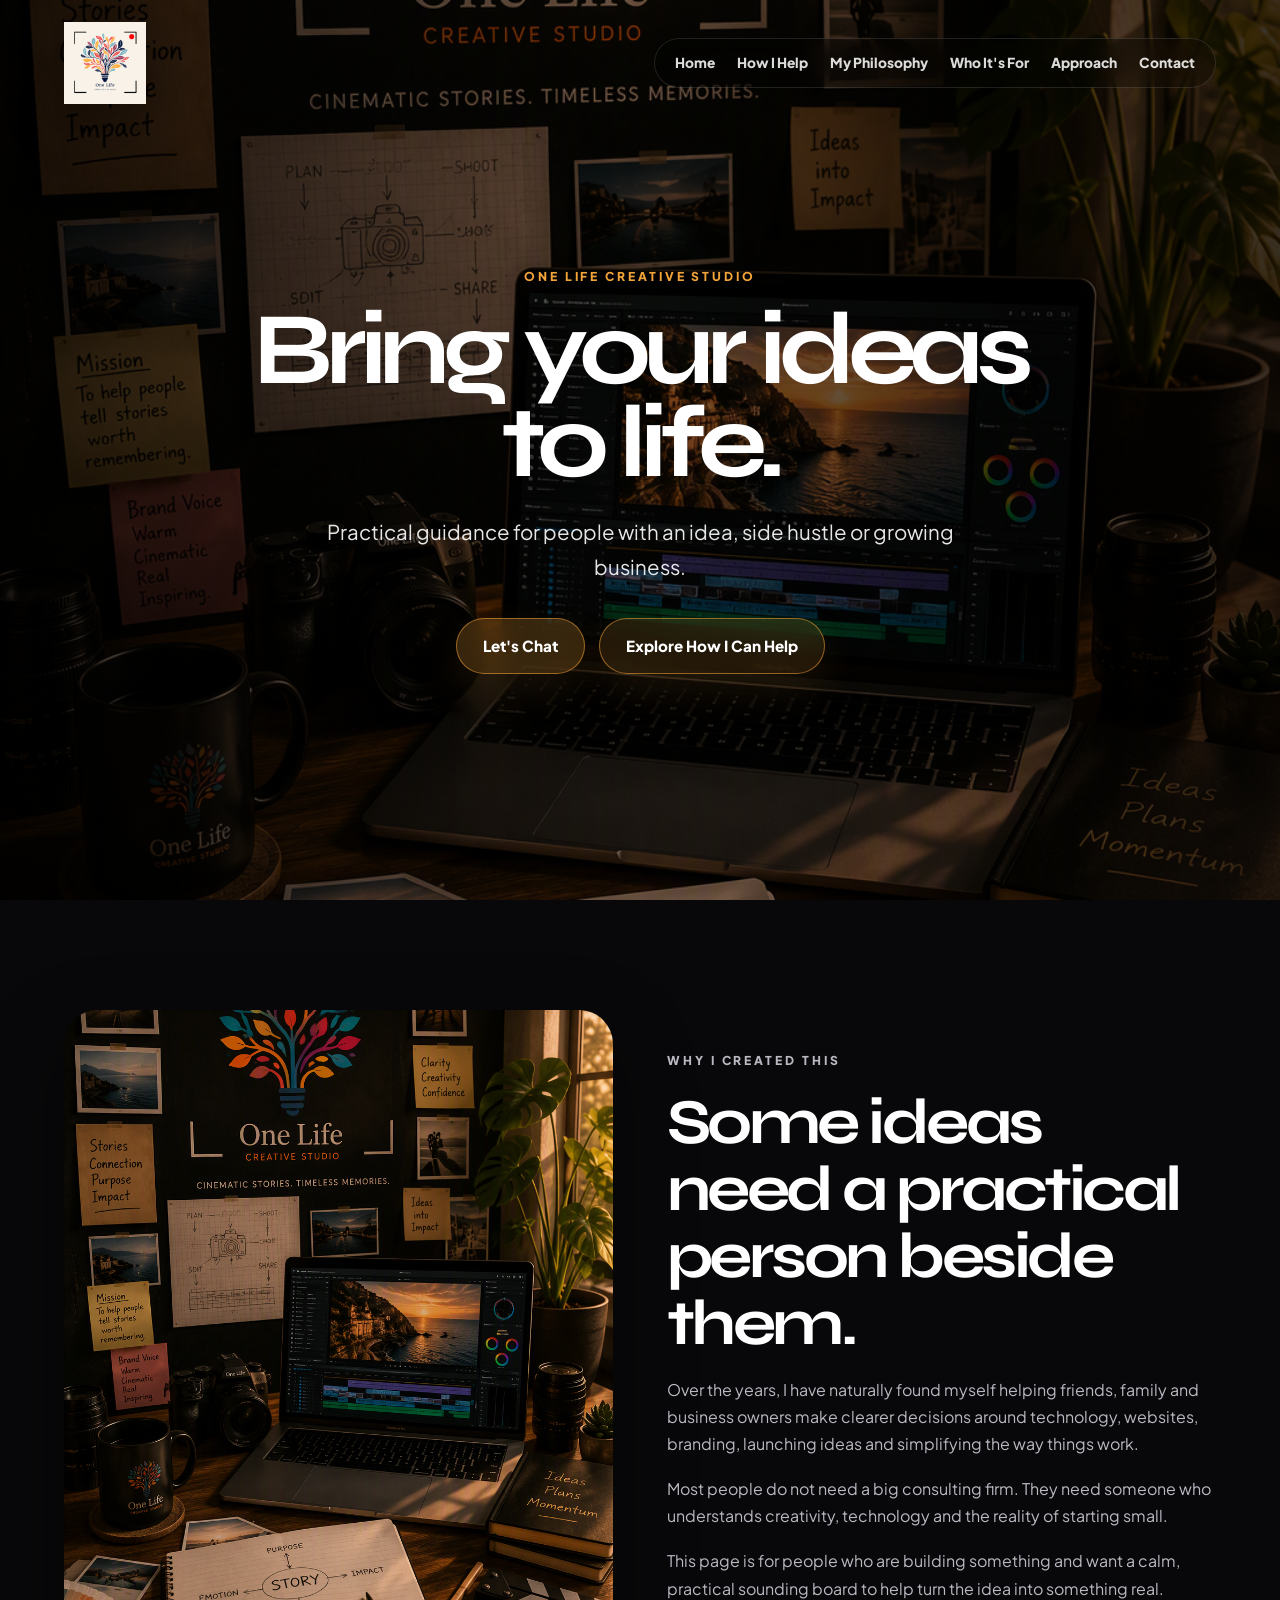
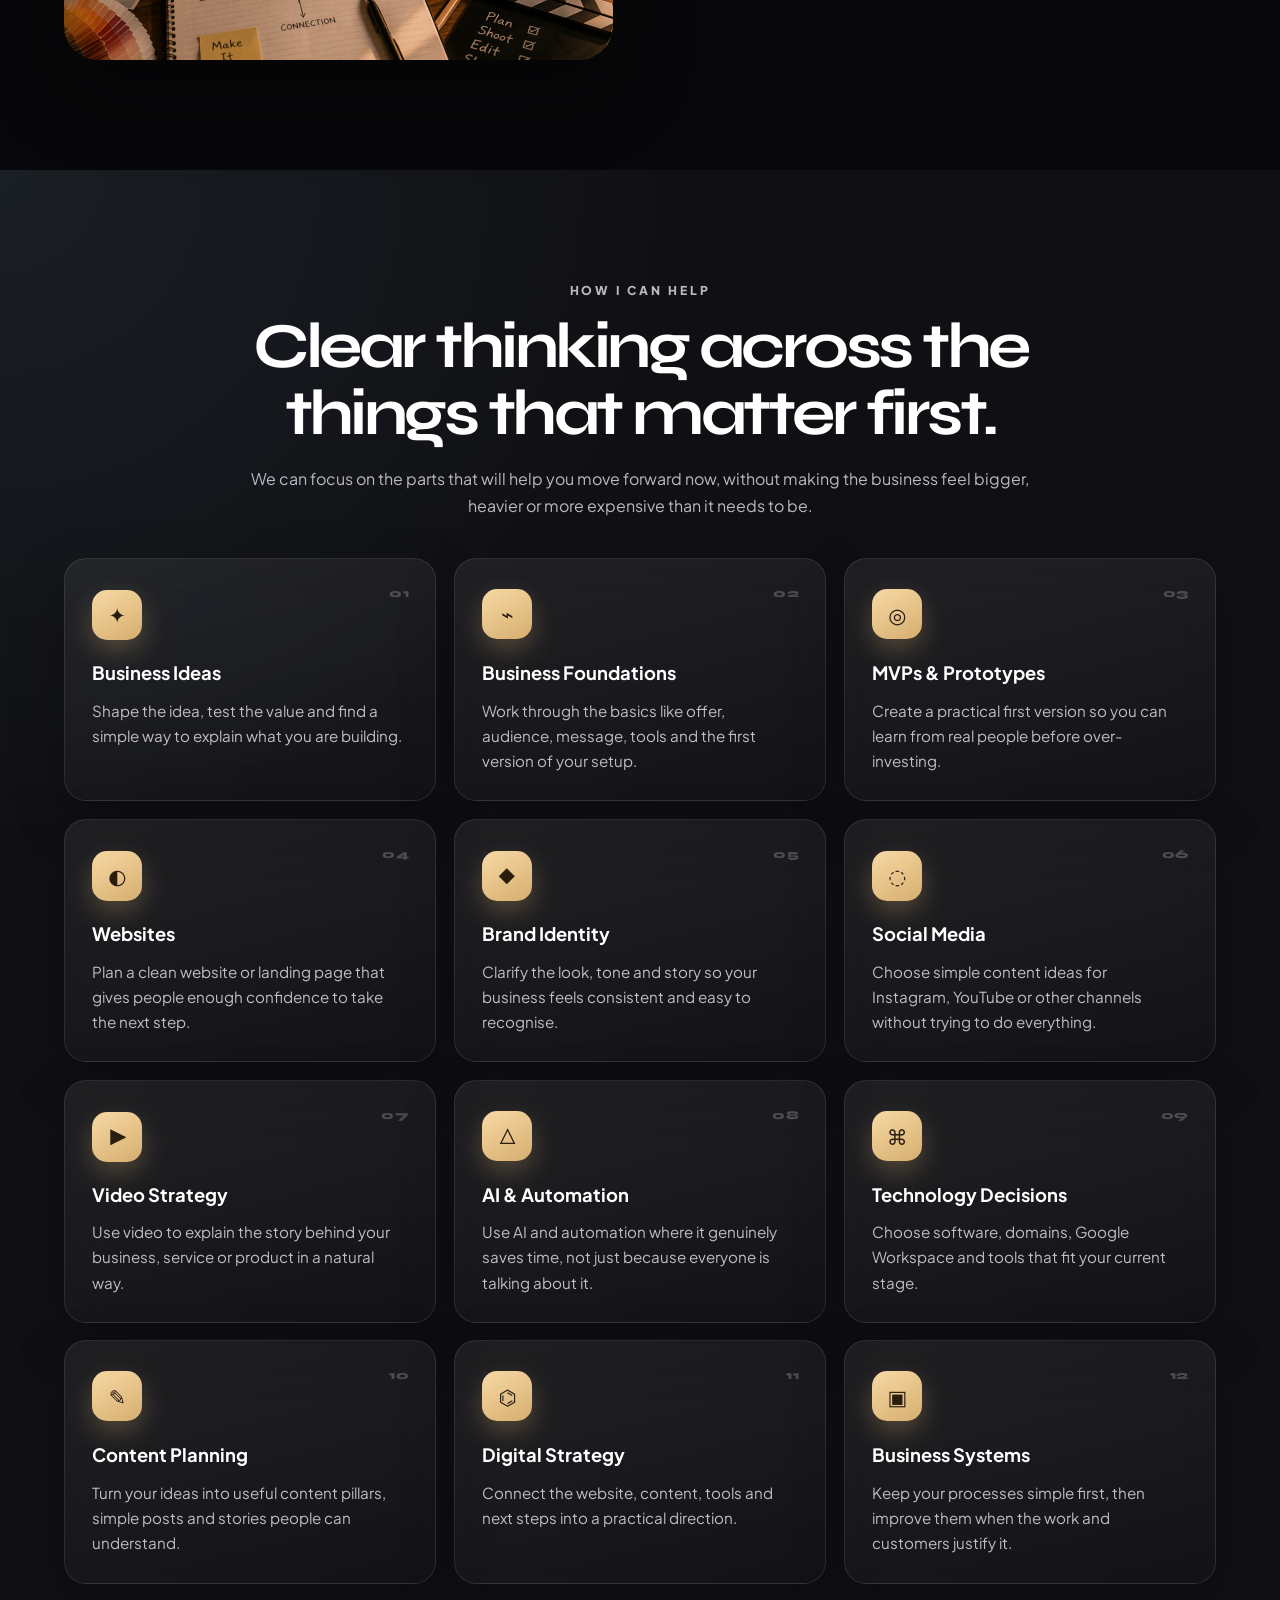
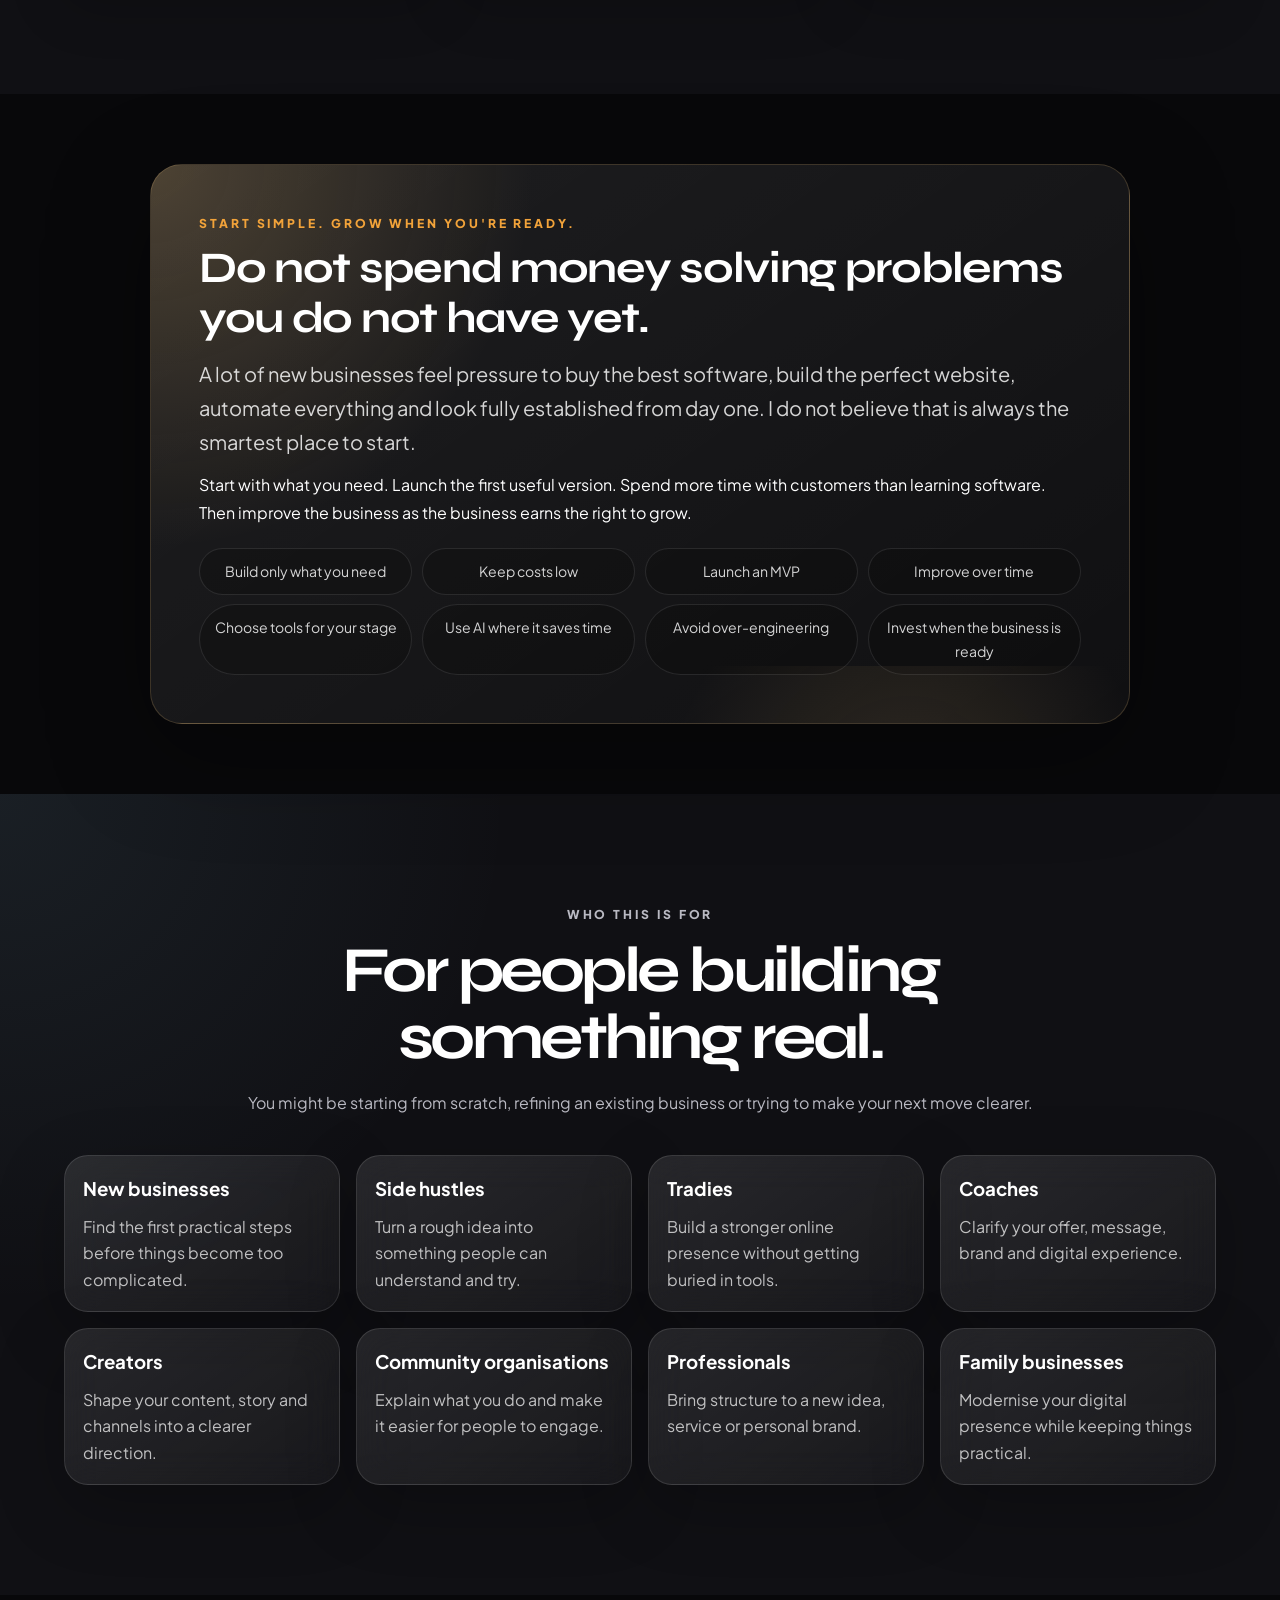
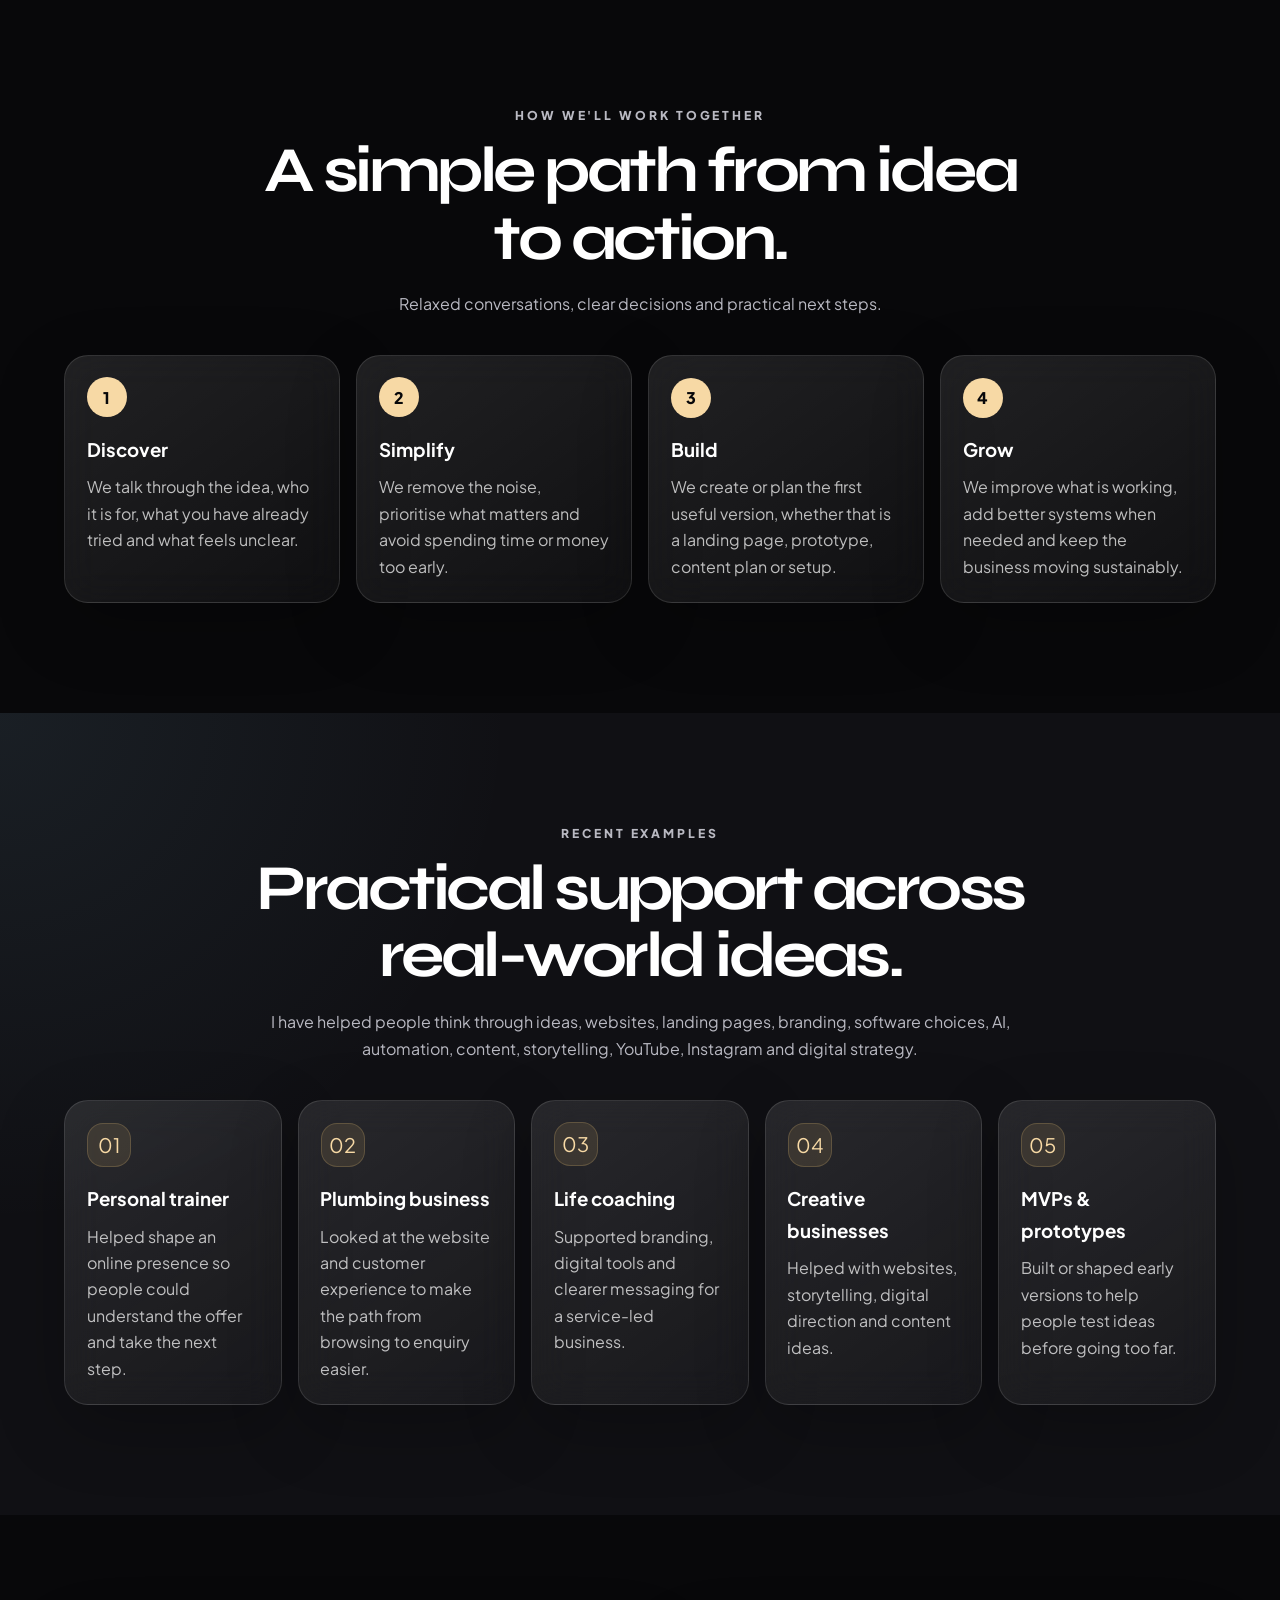
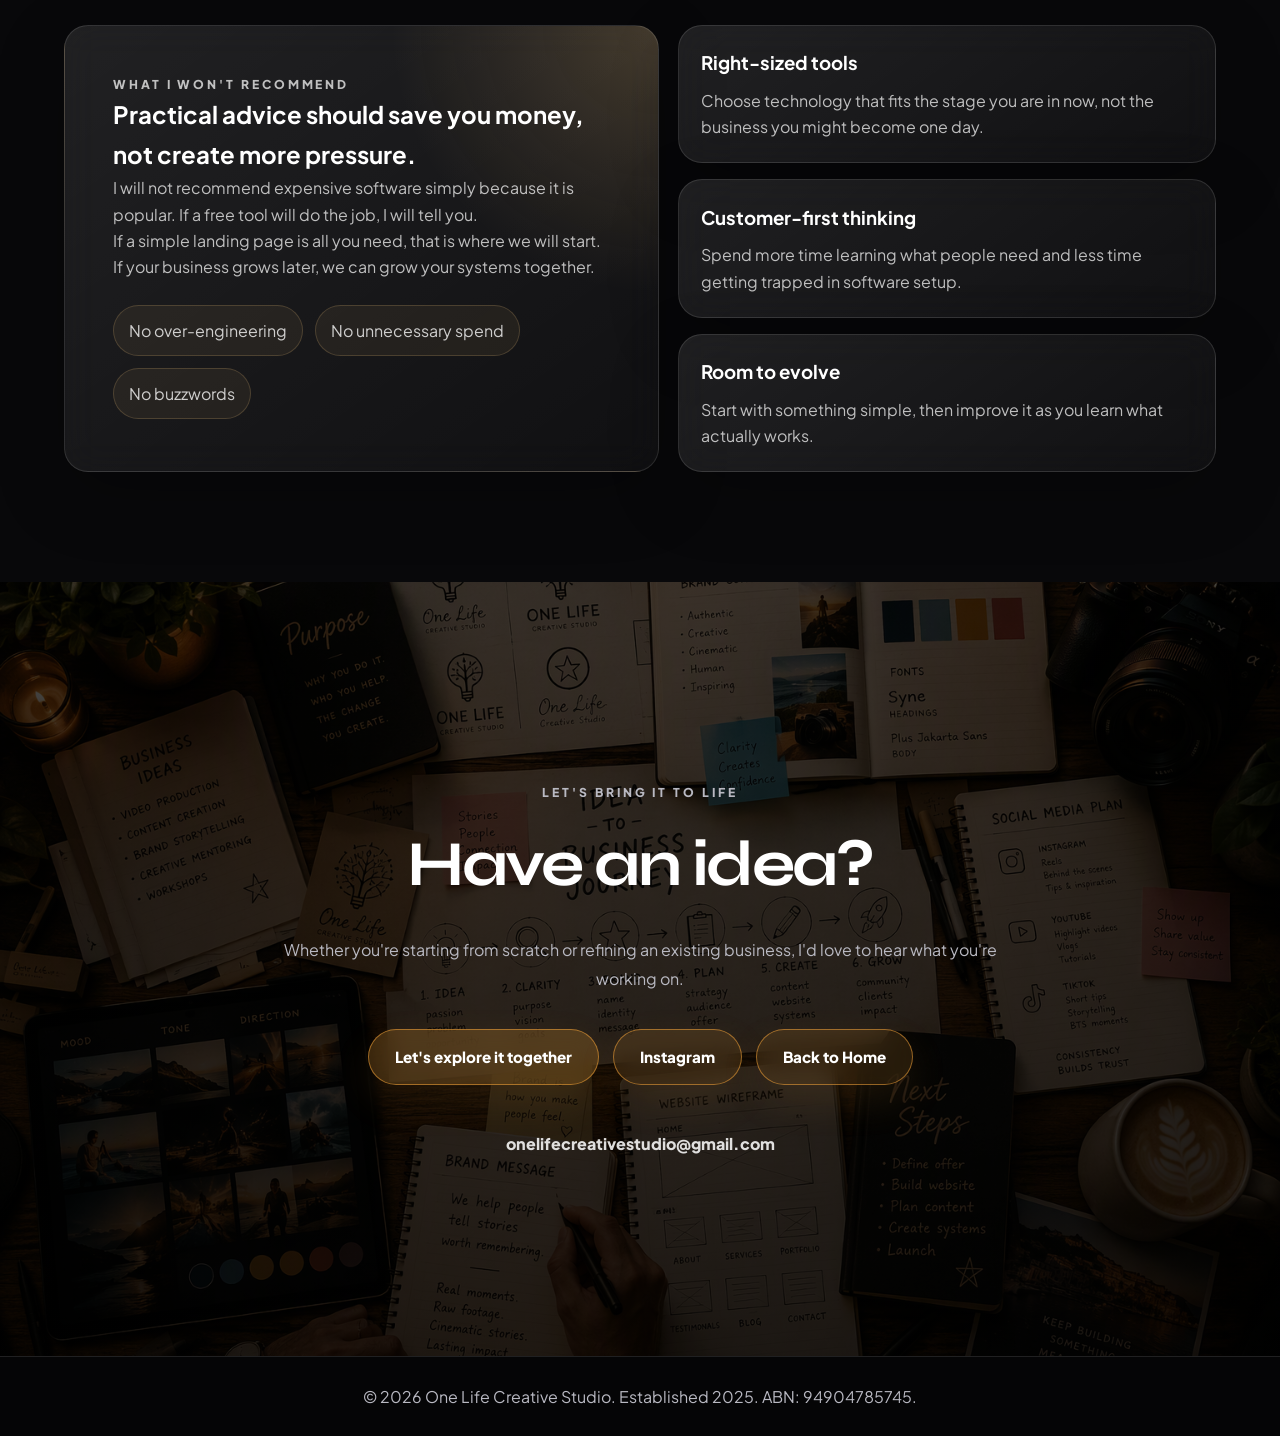
==== commit 290eed40: "Updated with inspiration pages and icons I've started using claude to create content and change the " ====
--- a/creative-mentoring.html
+++ b/creative-mentoring.html
@@ -1,3 +1,4 @@
+
 <!DOCTYPE html>
 <html lang="en">
 <head>
@@ -32,8 +33,7 @@
   .mentoring-page .section-heading { max-width: 820px; margin: 0 auto 2.4rem; text-align: center; }
   .mentoring-page .lead-text { font-size: clamp(1.05rem, 2vw, 1.25rem); color: rgba(255,255,255,.82); }
   .mentoring-page .section-intro { max-width: 760px; margin: 0 auto 2.2rem; text-align: center; color: rgba(255,255,255,.72); }
-  .mentoring-page .mentoring-card-grid { display: grid; grid-template-columns: repeat(3, minmax(0, 1fr)); gap: 1rem; }
-  .mentoring-page .mentor-card,
+  /* Shared card base for example / trust / timeline / audience cards */
   .mentoring-page .example-card,
   .mentoring-page .trust-card,
   .mentoring-page .timeline-step,
@@ -49,26 +49,99 @@
     -webkit-backdrop-filter: blur(18px);
     transition: transform .28s ease, border-color .28s ease, background .28s ease;
   }
-  .mentoring-page .mentor-card:hover,
   .mentoring-page .example-card:hover,
   .mentoring-page .trust-card:hover,
   .mentoring-page .timeline-step:hover,
   .mentoring-page .audience-card:hover { transform: translateY(-6px); border-color: rgba(214,174,111,.42); background: linear-gradient(145deg, rgba(214,174,111,.15), rgba(255,255,255,.045)); }
   .mentoring-page .card-icon { width: 44px; height: 44px; display: grid; place-items: center; border-radius: 16px; margin-bottom: 1rem; color: #F7D9A5; background: rgba(214,174,111,.13); border: 1px solid rgba(214,174,111,.24); font-size: 1.25rem; }
-  .mentoring-page .mentor-card h3,
   .mentoring-page .example-card h3,
   .mentoring-page .trust-card h3,
   .mentoring-page .timeline-step h3,
   .mentoring-page .audience-card h3 { margin: 0 0 .55rem; }
-  .mentoring-page .mentor-card p,
   .mentoring-page .example-card p,
   .mentoring-page .trust-card p,
   .mentoring-page .timeline-step p,
   .mentoring-page .audience-card p { margin: 0; color: rgba(255,255,255,.72); line-height: 1.65; }
-  .mentoring-page .philosophy-panel { position: relative; overflow: hidden; border-radius: 32px; padding: clamp(2rem, 5vw, 4rem); border: 1px solid rgba(214,174,111,.22); background: radial-gradient(circle at top left, rgba(214,174,111,.26), transparent 34%), linear-gradient(145deg, rgba(255,255,255,.09), rgba(255,255,255,.035)); box-shadow: 0 30px 100px rgba(0,0,0,.34); }
+
+  /* "How I Can Help" tiles — redesigned */
+  .mentoring-page .mentoring-card-grid { display: grid; grid-template-columns: repeat(3, minmax(0, 1fr)); gap: 1.1rem; counter-reset: mentorcard; }
+  .mentoring-page .mentor-card {
+    counter-increment: mentorcard;
+    position: relative;
+    overflow: hidden;
+    border-radius: 22px;
+    padding: 1.9rem 1.7rem 1.7rem;
+    border: 1px solid rgba(255,255,255,.10);
+    background: linear-gradient(165deg, rgba(255,255,255,.07), rgba(255,255,255,.015));
+    box-shadow: 0 20px 55px rgba(0,0,0,.22);
+    backdrop-filter: blur(18px);
+    -webkit-backdrop-filter: blur(18px);
+    transition: transform .3s ease, border-color .3s ease, background .3s ease, box-shadow .3s ease;
+  }
+  .mentoring-page .mentor-card::before {
+    content: '';
+    position: absolute;
+    inset: 0 0 auto 0;
+    height: 3px;
+    background: linear-gradient(90deg, transparent, #F7D9A5, transparent);
+    opacity: 0;
+    transition: opacity .3s ease;
+  }
+  .mentoring-page .mentor-card::after {
+    content: counter(mentorcard, decimal-leading-zero);
+    position: absolute;
+    top: 1.5rem;
+    right: 1.6rem;
+    font-family: "Syne", sans-serif;
+    font-size: .74rem;
+    font-weight: 800;
+    letter-spacing: .08em;
+    color: rgba(255,255,255,.22);
+  }
+  .mentoring-page .mentor-card:hover {
+    transform: translateY(-8px);
+    border-color: rgba(214,174,111,.5);
+    background: linear-gradient(165deg, rgba(214,174,111,.16), rgba(255,255,255,.03));
+    box-shadow: 0 26px 80px rgba(0,0,0,.32);
+  }
+  .mentoring-page .mentor-card:hover::before { opacity: 1; }
+  .mentoring-page .mentor-card .card-icon {
+    width: 50px;
+    height: 50px;
+    border-radius: 15px;
+    display: grid;
+    place-items: center;
+    margin: 0 0 1.1rem;
+    font-size: 1.3rem;
+    color: #2A1D0E;
+    background: linear-gradient(150deg, #F7D9A5, #D6AE6F);
+    box-shadow: 0 10px 26px rgba(214,174,111,.3);
+    transition: transform .3s ease;
+    border: none;
+  }
+  .mentoring-page .mentor-card:hover .card-icon { transform: scale(1.08) rotate(-4deg); }
+  .mentoring-page .mentor-card h3 { margin: 0 0 .6rem; padding-right: 1.8rem; font-size: 1.15rem; }
+  .mentoring-page .mentor-card p { margin: 0; color: rgba(255,255,255,.72); line-height: 1.65; font-size: .95rem; }
+
+  /* Philosophy panel — tightened spacing */
+  .mentoring-page #philosophy { padding: 70px 0; }
+  .mentoring-page .philosophy-panel {
+    position: relative;
+    overflow: hidden;
+    max-width: 980px;
+    margin: 0 auto;
+    border-radius: 32px;
+    padding: clamp(1.75rem, 4vw, 3rem);
+    border: 1px solid rgba(214,174,111,.22);
+    background: radial-gradient(circle at top left, rgba(214,174,111,.26), transparent 34%), linear-gradient(145deg, rgba(255,255,255,.09), rgba(255,255,255,.035));
+    box-shadow: 0 30px 100px rgba(0,0,0,.34);
+  }
   .mentoring-page .philosophy-panel::after { content: ''; position: absolute; inset: auto -15% -40% 40%; height: 280px; background: radial-gradient(circle, rgba(214,174,111,.16), transparent 62%); pointer-events: none; }
-  .mentoring-page .philosophy-list { display: grid; grid-template-columns: repeat(2, minmax(0, 1fr)); gap: .85rem; margin-top: 1.6rem; }
-  .mentoring-page .philosophy-list span { border: 1px solid rgba(255,255,255,.10); border-radius: 999px; padding: .78rem 1rem; color: rgba(255,255,255,.82); background: rgba(0,0,0,.18); }
+  .mentoring-page .philosophy-panel h2 { font-family: "Syne", sans-serif; font-size: clamp(1.9rem, 3.4vw, 2.9rem); line-height: 1.15; letter-spacing: -0.03em; margin: 10px 0 14px; }
+  .mentoring-page .philosophy-panel .lead-text { margin-bottom: 12px; }
+  .mentoring-page .philosophy-panel > p:last-of-type { margin-bottom: 0; }
+  .mentoring-page .philosophy-list { display: grid; grid-template-columns: repeat(4, minmax(0, 1fr)); gap: .6rem; margin-top: 1.4rem; }
+  .mentoring-page .philosophy-list span { border: 1px solid rgba(255,255,255,.10); border-radius: 999px; padding: .65rem .9rem; font-size: .88rem; color: rgba(255,255,255,.82); background: rgba(0,0,0,.18); text-align: center; }
   .mentoring-page .audience-grid { display: grid; grid-template-columns: repeat(4, minmax(0, 1fr)); gap: 1rem; }
   .mentoring-page .audience-card { padding: 1.1rem; min-height: 120px; }
   .mentoring-page .timeline { display: grid; grid-template-columns: repeat(4, minmax(0, 1fr)); gap: 1rem; counter-reset: steps; }
@@ -81,7 +154,7 @@
   .mentoring-page .trust-list { display: grid; gap: 1rem; }
   .mentoring-page .mini-proof { display: flex; flex-wrap: wrap; gap: .7rem; margin-top: 1.5rem; }
   .mentoring-page .mini-proof span { padding: .7rem .95rem; border-radius: 999px; border: 1px solid rgba(214,174,111,.22); color: rgba(255,255,255,.78); background: rgba(214,174,111,.08); }
-  @media (max-width: 1050px) { .mentoring-page .mentoring-card-grid, .mentoring-page .example-grid { grid-template-columns: repeat(2, minmax(0, 1fr)); } .mentoring-page .audience-grid, .mentoring-page .timeline { grid-template-columns: repeat(2, minmax(0, 1fr)); } .mentoring-page .trust-layout { grid-template-columns: 1fr; } }
+  @media (max-width: 1050px) { .mentoring-page .mentoring-card-grid, .mentoring-page .example-grid { grid-template-columns: repeat(2, minmax(0, 1fr)); } .mentoring-page .audience-grid, .mentoring-page .timeline { grid-template-columns: repeat(2, minmax(0, 1fr)); } .mentoring-page .trust-layout { grid-template-columns: 1fr; } .mentoring-page .philosophy-list { grid-template-columns: repeat(2, minmax(0, 1fr)); } }
   @media (max-width: 680px) { .mentoring-page .mentoring-card-grid, .mentoring-page .example-grid, .mentoring-page .audience-grid, .mentoring-page .timeline, .mentoring-page .philosophy-list { grid-template-columns: 1fr; } .mentoring-page .mentor-card, .mentoring-page .example-card, .mentoring-page .trust-card, .mentoring-page .timeline-step, .mentoring-page .audience-card { border-radius: 20px; } }
 </style>
 </head>
--- a/style.css
+++ b/style.css
@@ -1,4 +1,4 @@
-:root{--orange:#F2A33A;--dark:#08080A;--dark-2:#101014;--card:#17171C;--text:#fff;--muted:#B9B9C2;--border:rgba(255,255,255,.11);--shadow:0 30px 80px rgba(0,0,0,.45);--button-bg:rgba(242,163,58,.14);--button-border:rgba(242,163,58,.55)}*{box-sizing:border-box;margin:0;padding:0}html{scroll-behavior:smooth}body{font-family:"Plus Jakarta Sans",system-ui,-apple-system,BlinkMacSystemFont,"Segoe UI",sans-serif;background:var(--dark);color:var(--text);line-height:1.7;overflow-x:hidden}body.menu-open{overflow:hidden}img,video{max-width:100%;display:block}a{color:inherit;text-decoration:none}.skip-link{position:fixed;top:12px;left:12px;z-index:999;transform:translateY(-160%);background:#fff;color:#000;padding:10px 14px;border-radius:999px;font-weight:800}.skip-link:focus{transform:translateY(0)}.container{width:min(1180px,90%);margin:0 auto}.hero{position:relative;min-height:100vh;overflow:hidden;display:flex;align-items:center;justify-content:center;text-align:center;background:#000}.hero-video,.hero-static-bg{position:absolute;inset:0;width:100%;height:100%;object-fit:cover;object-position:center;z-index:0}.hero-static-bg{background:center/cover no-repeat}.mentoring-hero .hero-static-bg{background-image:url("images/creative-mentoring/Creative_mentoring_hero.png")}.hero-overlay{position:absolute;inset:0;background:radial-gradient(circle at 50% 35%,rgba(242,163,58,.14),transparent 34%),linear-gradient(rgba(0,0,0,.36),rgba(0,0,0,.84));z-index:1}.hero-overlay-strong{background:linear-gradient(90deg,rgba(0,0,0,.78),rgba(0,0,0,.42),rgba(0,0,0,.78))}.site-nav{position:absolute;top:0;left:0;z-index:5;width:100%;padding:22px 5%;display:flex;align-items:center;justify-content:space-between}.nav-brand img{width:82px;height:82px;object-fit:contain;filter:drop-shadow(0 14px 28px rgba(0,0,0,.45))}.nav-links{display:flex;align-items:center;gap:22px;background:rgba(0,0,0,.24);border:1px solid rgba(255,255,255,.12);backdrop-filter:blur(14px);padding:12px 20px;border-radius:999px}.nav-links a{font-size:.86rem;font-weight:800;color:rgba(255,255,255,.86)}.nav-links a:hover{color:var(--orange)}.menu-toggle{display:none;width:48px;height:48px;border-radius:50%;border:1px solid rgba(255,255,255,.18);background:rgba(0,0,0,.28);backdrop-filter:blur(10px);cursor:pointer;align-items:center;justify-content:center;flex-direction:column;gap:5px}.menu-toggle span{width:20px;height:2px;background:#fff;border-radius:999px;transition:transform .25s ease,opacity .25s ease}.menu-toggle[aria-expanded="true"] span:nth-child(1){transform:translateY(7px) rotate(45deg)}.menu-toggle[aria-expanded="true"] span:nth-child(2){opacity:0}.menu-toggle[aria-expanded="true"] span:nth-child(3){transform:translateY(-7px) rotate(-45deg)}.hero-content{position:relative;z-index:2;width:min(990px,90%);padding:130px 0 90px}.eyebrow,.section-kicker,.card-tag{text-transform:uppercase;letter-spacing:.24em;font-size:.76rem;font-weight:900;color:var(--orange)}.hero h1{font-family:"Syne",sans-serif;font-size:clamp(3.2rem,8vw,7rem);line-height:.9;letter-spacing:-.07em;margin:18px auto 26px}.hero-subtitle{max-width:790px;margin:0 auto 34px;color:rgba(255,255,255,.9);font-size:clamp(1.05rem,2vw,1.28rem)}.button-row{display:flex;flex-wrap:wrap;justify-content:center;gap:14px}.button-row-left{justify-content:flex-start}.btn{display:inline-flex;align-items:center;justify-content:center;min-height:48px;padding:14px 26px;border-radius:999px;font-weight:900;font-size:.95rem;transition:.25s}.btn:hover{transform:translateY(-3px)}.btn-primary,.btn-secondary{color:#fff;border:1px solid var(--button-border);background:var(--button-bg);backdrop-filter:blur(12px);box-shadow:0 16px 40px rgba(242,163,58,.10)}.btn-primary{background:rgba(242,163,58,.22)}.scroll-cue{position:absolute;bottom:34px;left:50%;transform:translateX(-50%);z-index:4;width:32px;height:52px;border:1px solid rgba(255,255,255,.34);border-radius:999px;display:flex;justify-content:center;padding-top:10px}.scroll-cue span{width:5px;height:9px;border-radius:999px;background:#fff;animation:scrollPulse 1.5s infinite}@keyframes scrollPulse{0%{opacity:0;transform:translateY(0)}40%{opacity:1}100%{opacity:0;transform:translateY(18px)}}.feature-image-section{padding:38px 0 20px;background:var(--dark)}.feature-image-card{border-radius:34px;overflow:hidden;border:1px solid var(--border);box-shadow:var(--shadow);background:var(--card)}.feature-image-card img{width:100%;height:auto;object-fit:cover}.section{padding:110px 0;background:var(--dark)}.section-alt{background:radial-gradient(circle at top left,rgba(140,207,233,.08),transparent 34%),var(--dark-2)}.section-heading{max-width:850px;margin:0 auto 56px;text-align:center}
+:root{--orange:#F2A33A;--dark:#08080A;--dark-2:#101014;--card:#17171C;--text:#fff;--muted:#B9B9C2;--border:rgba(255,255,255,.11);--shadow:0 30px 80px rgba(0,0,0,.45);--button-bg:rgba(242,163,58,.14);--button-border:rgba(242,163,58,.55)}*{box-sizing:border-box;margin:0;padding:0}html{scroll-behavior:smooth}body{font-family:"Plus Jakarta Sans",system-ui,-apple-system,BlinkMacSystemFont,"Segoe UI",sans-serif;background:var(--dark);color:var(--text);line-height:1.7;overflow-x:hidden}body.menu-open{overflow:hidden}img,video{max-width:100%;display:block}a{color:inherit;text-decoration:none}.skip-link{position:fixed;top:12px;left:12px;z-index:999;transform:translateY(-160%);background:#fff;color:#000;padding:10px 14px;border-radius:999px;font-weight:800}.skip-link:focus{transform:translateY(0)}.container{width:min(1180px,90%);margin:0 auto}.hero{position:relative;min-height:100vh;overflow:hidden;display:flex;align-items:center;justify-content:center;text-align:center;background:#000}.hero-video,.hero-static-bg{position:absolute;inset:0;width:100%;height:100%;object-fit:cover;object-position:center;z-index:0}.hero-static-bg{background:center/cover no-repeat}.mentoring-hero .hero-static-bg{background-image:url("images/creative-mentoring/Creative_mentoring_hero.png")}.hero-overlay{position:absolute;inset:0;background:radial-gradient(circle at 50% 35%,rgba(242,163,58,.14),transparent 34%),linear-gradient(rgba(0,0,0,.36),rgba(0,0,0,.84));z-index:1}.hero-overlay-strong{background:linear-gradient(90deg,rgba(0,0,0,.78),rgba(0,0,0,.42),rgba(0,0,0,.78))}.site-nav{position:absolute;top:0;left:0;z-index:5;width:100%;padding:22px 5%;display:flex;align-items:center;justify-content:space-between}.nav-brand img{width:82px;height:82px;object-fit:contain;filter:drop-shadow(0 14px 28px rgba(0,0,0,.45))}.nav-links{display:flex;align-items:center;gap:22px;background:rgba(0,0,0,.24);border:1px solid rgba(255,255,255,.12);backdrop-filter:blur(14px);padding:12px 20px;border-radius:999px}.nav-links a{font-size:.86rem;font-weight:800;color:rgba(255,255,255,.86)}.nav-links a:hover{color:var(--orange)}.menu-toggle{display:none;width:48px;height:48px;border-radius:50%;border:1px solid rgba(255,255,255,.18);background:rgba(0,0,0,.28);backdrop-filter:blur(10px);cursor:pointer;align-items:center;justify-content:center;flex-direction:column;gap:5px}.menu-toggle span{width:20px;height:2px;background:#fff;border-radius:999px;transition:transform .25s ease,opacity .25s ease}.menu-toggle[aria-expanded="true"] span:nth-child(1){transform:translateY(7px) rotate(45deg)}.menu-toggle[aria-expanded="true"] span:nth-child(2){opacity:0}.menu-toggle[aria-expanded="true"] span:nth-child(3){transform:translateY(-7px) rotate(-45deg)}.hero-content{position:relative;z-index:2;width:min(990px,90%);padding:130px 0 90px}.eyebrow,.section-kicker,.card-tag{text-transform:uppercase;letter-spacing:.24em;font-size:.76rem;font-weight:900;color:var(--orange)}.hero h1{font-family:"Syne",sans-serif;font-size:clamp(3.2rem,8vw,7rem);line-height:.9;letter-spacing:-.07em;margin:18px auto 26px}.hero-subtitle{max-width:790px;margin:0 auto 34px;color:rgba(255,255,255,.9);font-size:clamp(1.05rem,2vw,1.28rem)}.button-row{display:flex;flex-wrap:wrap;justify-content:center;gap:14px}.button-row-left{justify-content:flex-start}.social-icons{display:flex;flex-wrap:wrap;justify-content:center;align-items:center;gap:16px;margin-top:22px}.social-icons-left{justify-content:flex-start}.social-icon{width:52px;height:52px;border-radius:50%;display:flex;align-items:center;justify-content:center;border:1px solid var(--button-border);background:var(--button-bg);backdrop-filter:blur(12px);box-shadow:0 16px 40px rgba(242,163,58,.10);transition:.25s}.social-icon:hover{transform:translateY(-4px);border-color:var(--orange);background:rgba(242,163,58,.30)}.social-icon img{width:22px;height:22px;object-fit:contain}.btn{display:inline-flex;align-items:center;justify-content:center;min-height:48px;padding:14px 26px;border-radius:999px;font-weight:900;font-size:.95rem;transition:.25s}.btn:hover{transform:translateY(-3px)}.btn-primary,.btn-secondary{color:#fff;border:1px solid var(--button-border);background:var(--button-bg);backdrop-filter:blur(12px);box-shadow:0 16px 40px rgba(242,163,58,.10)}.btn-primary{background:rgba(242,163,58,.22)}.scroll-cue{position:absolute;bottom:34px;left:50%;transform:translateX(-50%);z-index:4;width:32px;height:52px;border:1px solid rgba(255,255,255,.34);border-radius:999px;display:flex;justify-content:center;padding-top:10px}.scroll-cue span{width:5px;height:9px;border-radius:999px;background:#fff;animation:scrollPulse 1.5s infinite}@keyframes scrollPulse{0%{opacity:0;transform:translateY(0)}40%{opacity:1}100%{opacity:0;transform:translateY(18px)}}.feature-image-section{padding:38px 0 20px;background:var(--dark)}.feature-image-card{border-radius:34px;overflow:hidden;border:1px solid var(--border);box-shadow:var(--shadow);background:var(--card)}.feature-image-card img{width:100%;height:auto;object-fit:cover}.section{padding:110px 0;background:var(--dark)}.section-alt{background:radial-gradient(circle at top left,rgba(140,207,233,.08),transparent 34%),var(--dark-2)}.section-heading{max-width:850px;margin:0 auto 56px;text-align:center}
 .section-heading h2,
 .split-content h2,
 .how-help-content h2 {
@@ -28,7 +28,17 @@
 
 
 
-.section-heading p,.split-content p,.process-card p,.service-content p,.video-info p,.final-content p,.footer-note p,.pillar-grid p,.how-help-content p{color:var(--muted)}.service-grid{display:grid;grid-template-columns:repeat(4,1fr);gap:22px}.service-card,.process-card,.video-card,.pillar-grid article{background:linear-gradient(180deg,rgba(255,255,255,.045),rgba(255,255,255,.018));border:1px solid var(--border);box-shadow:0 18px 60px rgba(0,0,0,.24)}.service-card{border-radius:28px;overflow:hidden;transition:.28s}.service-card:hover{transform:translateY(-8px);border-color:rgba(242,163,58,.38)}.service-card img{width:100%;height:250px;object-fit:cover}.service-content{padding:24px}.service-content h3,.process-card h3,.video-info h3,.pillar-grid h3{font-family:"Syne",sans-serif;letter-spacing:-.03em}.service-content h3{font-size:1.35rem;margin:8px 0 10px}.split{display:grid;grid-template-columns:1fr 1fr;gap:54px;align-items:center}.split-reverse .split-content{order:1}.split-reverse .split-image{order:2}.split-image img{width:100%;height:650px;object-fit:cover;border-radius:34px;box-shadow:var(--shadow)}.profile-image img{object-position:center top}.split-content{max-width:580px}.split-content p{margin-bottom:18px}.mini-list{margin-top:34px;display:grid;gap:14px}.mini-list div{display:grid;grid-template-columns:48px 1fr;gap:16px;align-items:start;padding:18px;border-radius:18px;background:rgba(255,255,255,.045);border:1px solid var(--border)}.mini-list span,.process-card span,.pillar-grid span{border-radius:50%;background:rgba(242,163,58,.20);border:1px solid rgba(242,163,58,.55);display:flex;align-items:center;justify-content:center;font-weight:900}.mini-list span{width:42px;height:42px}.gallery-grid{display:grid;grid-template-columns:repeat(4,1fr);grid-auto-rows:260px;gap:18px}.gallery-item{overflow:hidden;border-radius:28px;border:1px solid var(--border);box-shadow:0 18px 55px rgba(0,0,0,.24)}.gallery-item img{width:100%;height:100%;object-fit:cover;transition:.35s}.gallery-item:hover img{transform:scale(1.06)}.gallery-large{grid-column:span 2;grid-row:span 2}.gallery-wide{grid-column:span 2}.process-grid{display:grid;grid-template-columns:repeat(4,1fr);gap:22px}.process-card{padding:30px;border-radius:26px;min-height:250px}.process-card span{width:54px;height:54px;margin-bottom:24px}.video-grid{display:grid;grid-template-columns:repeat(3,1fr);gap:24px}.video-grid-four{grid-template-columns:repeat(4,1fr)}.video-card{overflow:hidden;border-radius:28px}.video-frame{position:relative;height:0;padding-bottom:56.25%;background:#000}.video-frame iframe{position:absolute;inset:0;width:100%;height:100%;border:0}.video-info{padding:24px}.final-cta{position:relative;min-height:86vh;background:linear-gradient(rgba(0,0,0,.72),rgba(0,0,0,.84)),url("images/Homepage_images/Europe_boats_night.png") center/cover no-repeat;display:flex;align-items:center;justify-content:center;text-align:center;padding:100px 20px}.mentoring-final{background:linear-gradient(rgba(0,0,0,.72),rgba(0,0,0,.84)),url("images/creative-mentoring/Idea_Journey.png") center/cover no-repeat}.final-content{position:relative;z-index:2;width:min(930px,92%)}.email-link{display:inline-block;margin-top:28px;color:rgba(255,255,255,.86);font-weight:800}.footer-note{padding:26px 5%;text-align:center;background:#050506;border-top:1px solid var(--border)}.reveal{opacity:0;transform:translateY(18px);transition:opacity .7s ease,transform .7s ease}.reveal.is-visible{opacity:1;transform:translateY(0)}.tag-cloud{display:flex;flex-wrap:wrap;gap:12px;margin-top:28px}.tag-cloud span{padding:12px 16px;border-radius:999px;background:rgba(242,163,58,.12);border:1px solid rgba(242,163,58,.38);font-weight:800}.pillar-grid{display:grid;grid-template-columns:repeat(3,1fr);gap:14px;margin-top:28px}.pillar-grid article{border-radius:20px;padding:20px}.pillar-grid span{width:42px;height:42px;margin-bottom:14px}.how-help-layout{display:grid;grid-template-columns:.9fr 1.1fr;gap:60px;align-items:center}.how-help-content{max-width:540px}.how-help-content .lead-text{font-size:1.2rem;line-height:1.65;color:#fff;margin-bottom:20px}.how-help-content p{margin-bottom:18px}.how-help-image{display:flex;justify-content:center}.how-help-image img{width:min(100%,480px);border-radius:30px;border:1px solid rgba(255,255,255,.10);box-shadow:0 30px 80px rgba(0,0,0,.45);background:var(--card)}@media (prefers-reduced-motion:reduce){html{scroll-behavior:auto}*,*::before,*::after{animation-duration:.001ms!important;animation-iteration-count:1!important;scroll-behavior:auto!important;transition-duration:.001ms!important}.hero-video{display:none}.reveal{opacity:1;transform:none}}@media(max-width:1180px){.video-grid-four{grid-template-columns:repeat(2,1fr)}}@media(max-width:1100px){.service-grid,.process-grid{grid-template-columns:repeat(2,1fr)}.video-grid{grid-template-columns:1fr}.video-grid-four{grid-template-columns:repeat(2,1fr)}.gallery-grid{grid-template-columns:repeat(2,1fr)}.gallery-large,.gallery-wide{grid-column:span 1;grid-row:span 1}.pillar-grid{grid-template-columns:1fr}}@media(max-width:900px){.how-help-layout{grid-template-columns:1fr;gap:40px}.how-help-content{max-width:100%;text-align:left}.how-help-image img{width:min(100%,520px)}}@media(max-width:820px){.site-nav{padding:18px 5%}.menu-toggle{display:flex;z-index:8}.nav-links{position:fixed;inset:0;z-index:7;border-radius:0;border:0;background:rgba(5,5,6,.94);backdrop-filter:blur(18px);flex-direction:column;justify-content:center;gap:26px;transform:translateX(100%);transition:.28s}.nav-links.is-open{transform:translateX(0)}.nav-links a{font-size:1.3rem}.nav-brand img{width:70px;height:70px}.hero-content{padding:112px 0 75px}.section{padding:78px 0}.split{grid-template-columns:1fr}.split-reverse .split-content,.split-reverse .split-image{order:initial}.split-image img{height:460px}.split-content{max-width:100%}.service-grid,.process-grid,.gallery-grid{grid-template-columns:1fr}.gallery-grid{grid-auto-rows:auto}.gallery-item img{height:360px}.button-row{flex-direction:column;align-items:stretch}.btn{width:100%}.video-grid-four{grid-template-columns:1fr}}@media(max-width:520px){.hero{min-height:92vh}.hero h1{font-size:clamp(3rem,15vw,4.5rem);letter-spacing:-.06em}.eyebrow,.section-kicker,.card-tag{letter-spacing:.18em}.section-heading h2,.split-content h2,.final-content h2,.how-help-content h2{font-size:2.35rem}.service-card img{height:220px}.split-image img,.gallery-item img{height:320px}.feature-image-section{padding:24px 0 0}.final-content p{font-size:1.05rem}.how-help-image img{border-radius:22px}}
+.section-heading p,.split-content p,.process-card p,.service-content p,.video-info p,.final-content p,.footer-note p,.pillar-grid p,.how-help-content p{color:var(--muted)}.service-grid{display:grid;grid-template-columns:repeat(4,1fr);gap:22px}.service-card,.process-card,.video-card,.pillar-grid article{background:linear-gradient(180deg,rgba(255,255,255,.045),rgba(255,255,255,.018));border:1px solid var(--border);box-shadow:0 18px 60px rgba(0,0,0,.24)}.service-card{border-radius:28px;overflow:hidden;transition:.28s}.service-card:hover{transform:translateY(-8px);border-color:rgba(242,163,58,.38)}.service-card img{width:100%;height:250px;object-fit:cover}.service-content{padding:24px}.service-content h3,.process-card h3,.video-info h3,.pillar-grid h3{font-family:"Syne",sans-serif;letter-spacing:-.03em}.service-content h3{font-size:1.35rem;margin:8px 0 10px}.split{display:grid;grid-template-columns:1fr 1fr;gap:54px;align-items:center}.split-reverse .split-content{order:1}.split-reverse .split-image{order:2}.split-image img{width:100%;height:650px;object-fit:cover;border-radius:34px;box-shadow:var(--shadow)}.profile-image img{object-position:center top}.split-content{max-width:580px}.split-content p{margin-bottom:18px}.mini-list{margin-top:34px;display:grid;gap:14px}.mini-list div{display:grid;grid-template-columns:48px 1fr;gap:16px;align-items:start;padding:18px;border-radius:18px;background:rgba(255,255,255,.045);border:1px solid var(--border)}.mini-list span,.process-card span,.pillar-grid span{border-radius:50%;background:rgba(242,163,58,.20);border:1px solid rgba(242,163,58,.55);display:flex;align-items:center;justify-content:center;font-weight:900}.mini-list span{width:42px;height:42px}
+
+/* ========================================
+   UNIFORM GALLERY GRID (fixed)
+   ======================================== */
+.gallery-grid{display:grid;grid-template-columns:repeat(3,1fr);grid-auto-rows:300px;gap:20px}
+.gallery-item{overflow:hidden;border-radius:28px;border:1px solid var(--border);box-shadow:0 18px 55px rgba(0,0,0,.24)}
+.gallery-item img{width:100%;height:100%;object-fit:cover;transition:.35s}
+.gallery-item:hover img{transform:scale(1.06)}
+
+.process-grid{display:grid;grid-template-columns:repeat(4,1fr);gap:22px}.process-card{padding:30px;border-radius:26px;min-height:250px}.process-card span{width:54px;height:54px;margin-bottom:24px}.video-grid{display:grid;grid-template-columns:repeat(3,1fr);gap:24px}.video-grid-four{grid-template-columns:repeat(4,1fr)}.video-card{overflow:hidden;border-radius:28px}.video-frame{position:relative;height:0;padding-bottom:56.25%;background:#000}.video-frame iframe{position:absolute;inset:0;width:100%;height:100%;border:0}.video-info{padding:24px}.final-cta{position:relative;min-height:86vh;background:linear-gradient(rgba(0,0,0,.72),rgba(0,0,0,.84)),url("images/Homepage_images/Europe_boats_night.png") center/cover no-repeat;display:flex;align-items:center;justify-content:center;text-align:center;padding:100px 20px}.mentoring-final{background:linear-gradient(rgba(0,0,0,.72),rgba(0,0,0,.84)),url("images/creative-mentoring/Idea_Journey.png") center/cover no-repeat}.final-content{position:relative;z-index:2;width:min(930px,92%)}.email-link{display:inline-block;margin-top:28px;color:rgba(255,255,255,.86);font-weight:800}.footer-note{padding:26px 5%;text-align:center;background:#050506;border-top:1px solid var(--border)}.reveal{opacity:0;transform:translateY(18px);transition:opacity .7s ease,transform .7s ease}.reveal.is-visible{opacity:1;transform:translateY(0)}.tag-cloud{display:flex;flex-wrap:wrap;gap:12px;margin-top:28px}.tag-cloud span{padding:12px 16px;border-radius:999px;background:rgba(242,163,58,.12);border:1px solid rgba(242,163,58,.38);font-weight:800}.pillar-grid{display:grid;grid-template-columns:repeat(3,1fr);gap:14px;margin-top:28px}.pillar-grid article{border-radius:20px;padding:20px}.pillar-grid span{width:42px;height:42px;margin-bottom:14px}.how-help-layout{display:grid;grid-template-columns:.9fr 1.1fr;gap:60px;align-items:center}.how-help-content{max-width:540px}.how-help-content .lead-text{font-size:1.2rem;line-height:1.65;color:#fff;margin-bottom:20px}.how-help-content p{margin-bottom:18px}.how-help-image{display:flex;justify-content:center}.how-help-image img{width:min(100%,480px);border-radius:30px;border:1px solid rgba(255,255,255,.10);box-shadow:0 30px 80px rgba(0,0,0,.45);background:var(--card)}@media (prefers-reduced-motion:reduce){html{scroll-behavior:auto}*,*::before,*::after{animation-duration:.001ms!important;animation-iteration-count:1!important;scroll-behavior:auto!important;transition-duration:.001ms!important}.hero-video{display:none}.reveal{opacity:1;transform:none}}@media(max-width:1180px){.video-grid-four{grid-template-columns:repeat(2,1fr)}}@media(max-width:1100px){.service-grid,.process-grid{grid-template-columns:repeat(2,1fr)}.video-grid{grid-template-columns:1fr}.video-grid-four{grid-template-columns:repeat(2,1fr)}.gallery-grid{grid-template-columns:repeat(2,1fr);grid-auto-rows:260px}.pillar-grid{grid-template-columns:1fr}}@media(max-width:900px){.how-help-layout{grid-template-columns:1fr;gap:40px}.how-help-content{max-width:100%;text-align:left}.how-help-image img{width:min(100%,520px)}}@media(max-width:820px){.site-nav{padding:18px 5%}.menu-toggle{display:flex;z-index:8}.nav-links{position:fixed;inset:0;z-index:7;border-radius:0;border:0;background:rgba(5,5,6,.94);backdrop-filter:blur(18px);flex-direction:column;justify-content:center;gap:26px;transform:translateX(100%);transition:.28s}.nav-links.is-open{transform:translateX(0)}.nav-links a{font-size:1.3rem}.nav-brand img{width:70px;height:70px}.hero-content{padding:112px 0 75px}.section{padding:78px 0}.split{grid-template-columns:1fr}.split-reverse .split-content,.split-reverse .split-image{order:initial}.split-image img{height:460px}.split-content{max-width:100%}.service-grid,.process-grid{grid-template-columns:1fr}.gallery-grid{grid-template-columns:1fr;grid-auto-rows:auto}.gallery-item img{height:320px}.button-row{flex-direction:column;align-items:stretch}.btn{width:100%}.video-grid-four{grid-template-columns:1fr}}@media(max-width:520px){.hero{min-height:92vh}.hero h1{font-size:clamp(3rem,15vw,4.5rem);letter-spacing:-.06em}.eyebrow,.section-kicker,.card-tag{letter-spacing:.18em}.section-heading h2,.split-content h2,.final-content h2,.how-help-content h2{font-size:2.35rem}.service-card img{height:220px}.split-image img{height:320px}.feature-image-section{padding:24px 0 0}.final-content p{font-size:1.05rem}.how-help-image img{border-radius:22px}}
 
 
 
@@ -69,3 +79,24 @@
 }
 }
 
+/* ========================================
+
+INSPIRATION PAGE
+
+======================================== */
+
+
+.pinterest-wrapper {
+  padding: 40px;
+  display: flex;
+  justify-content: center;
+  align-items: center;
+  min-height: 900px;
+}
+
+@media (max-width: 768px) {
+  .pinterest-wrapper {
+    padding: 20px;
+    min-height: 750px;
+  }
+}
